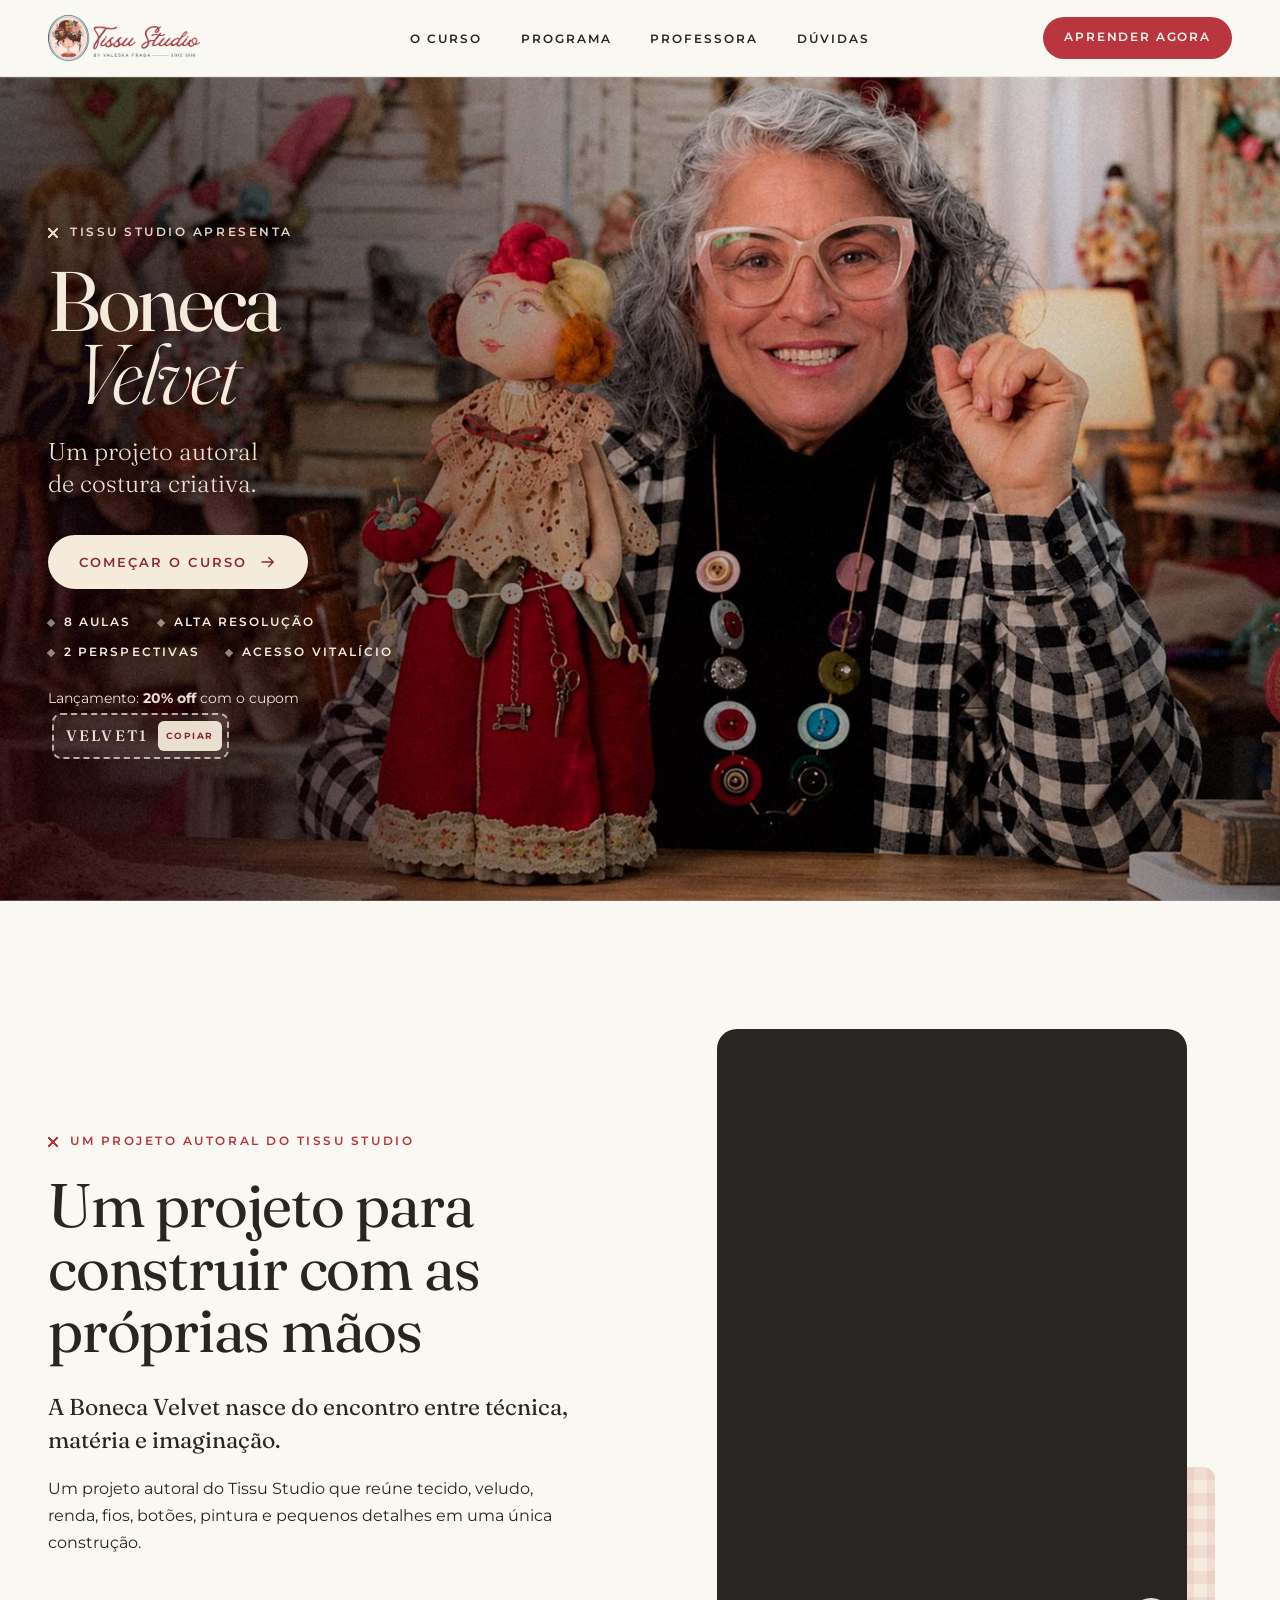
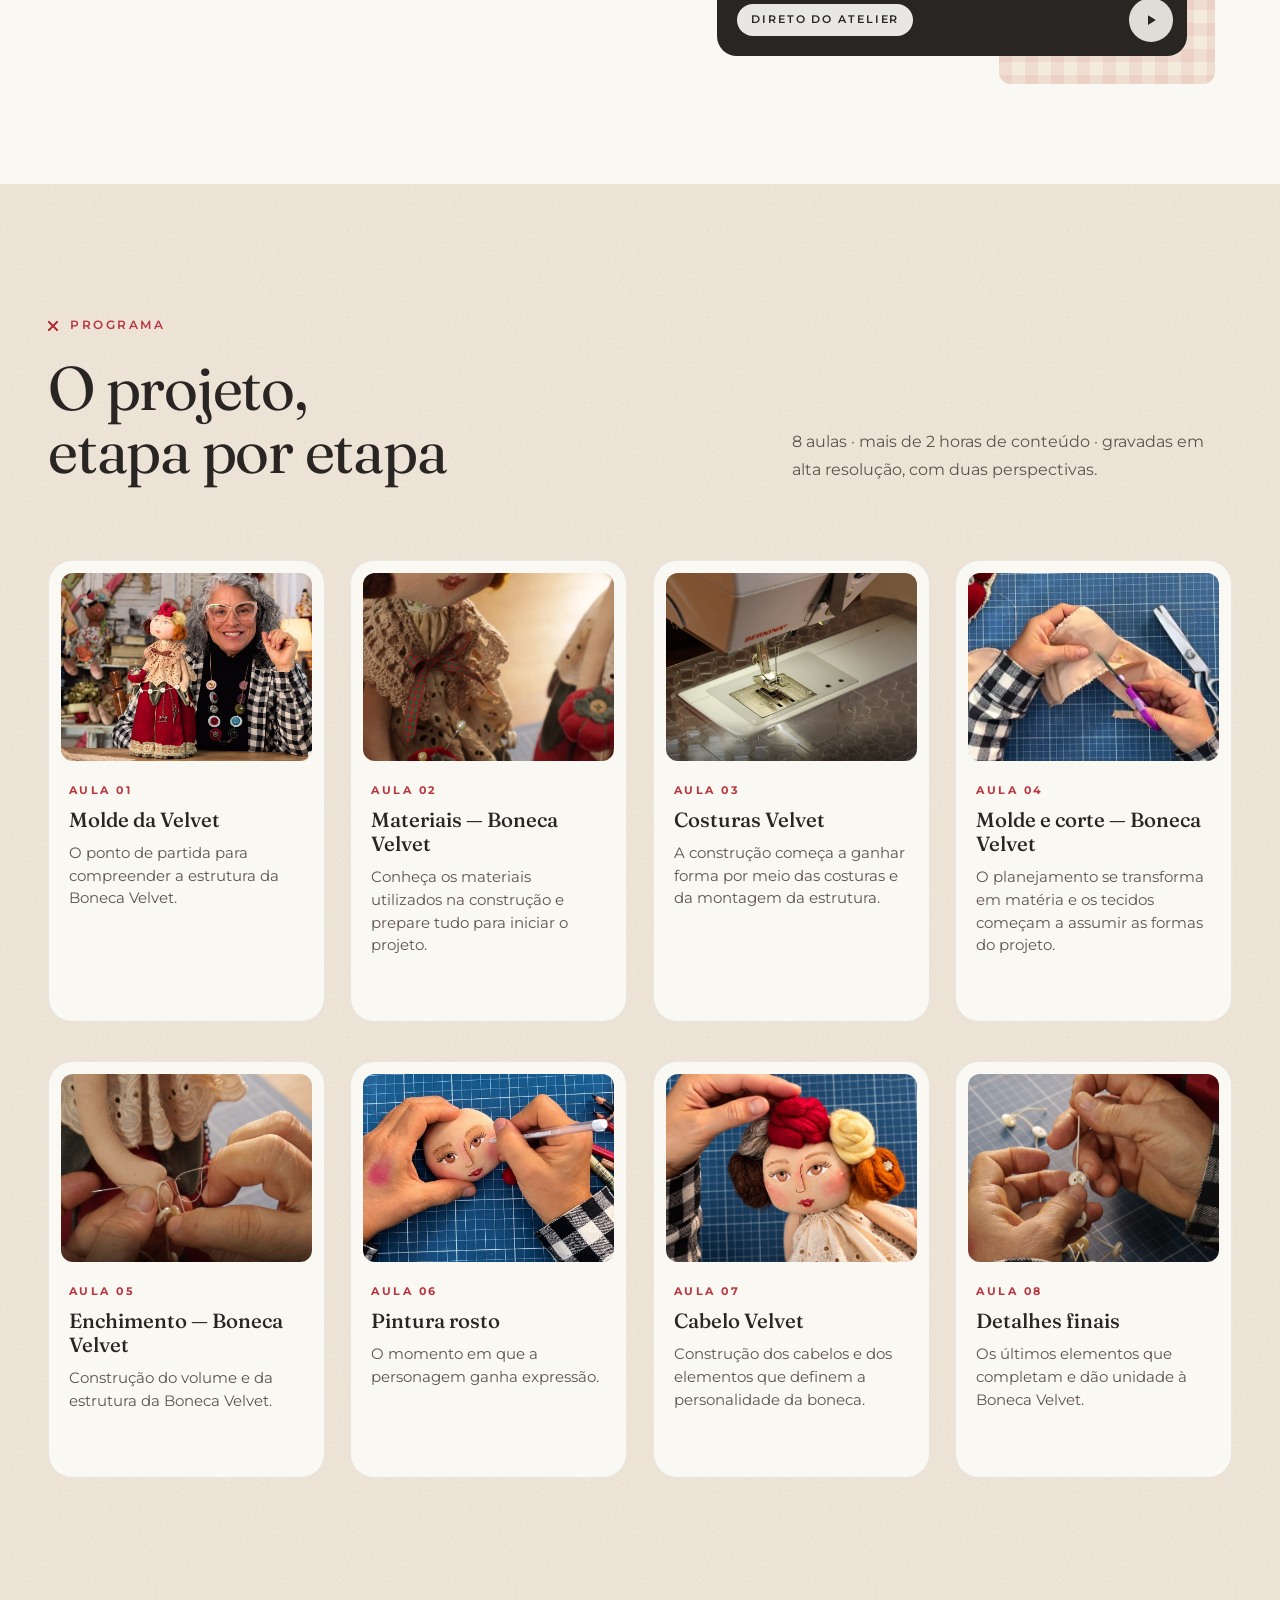
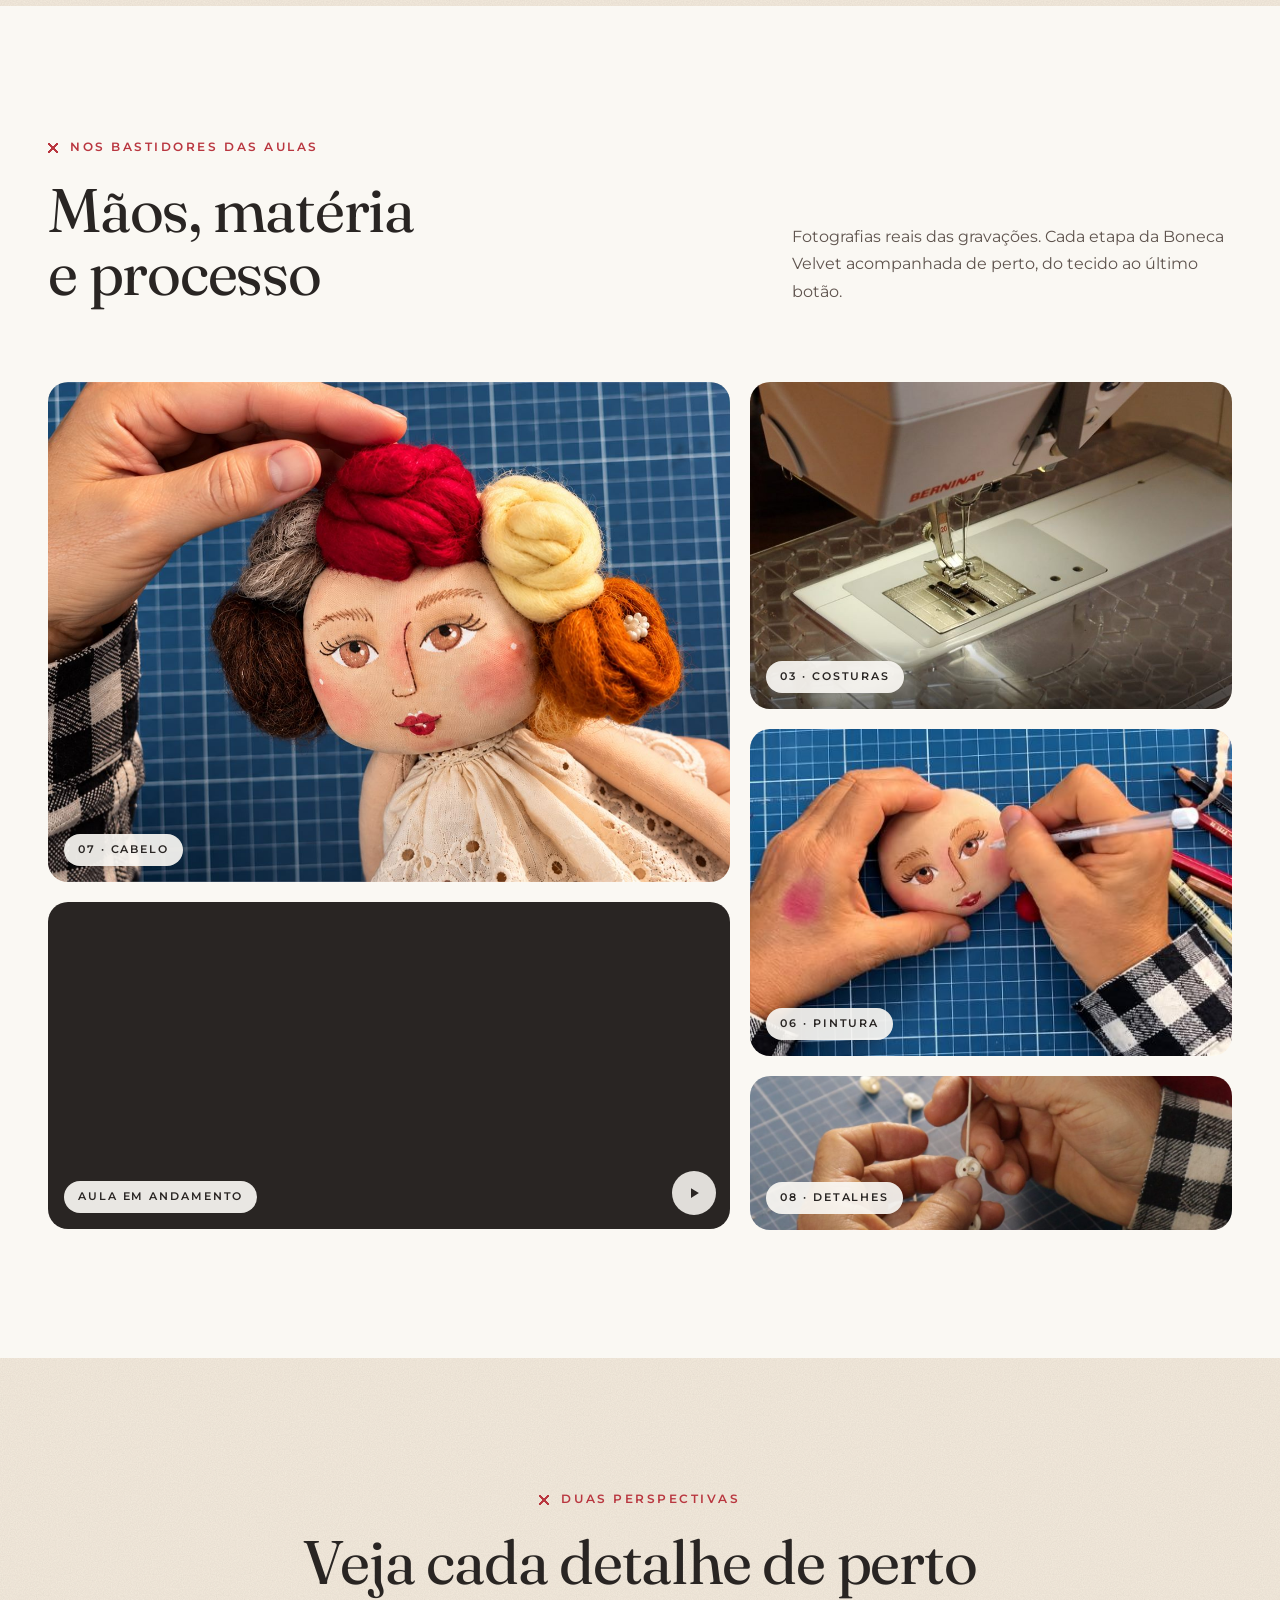
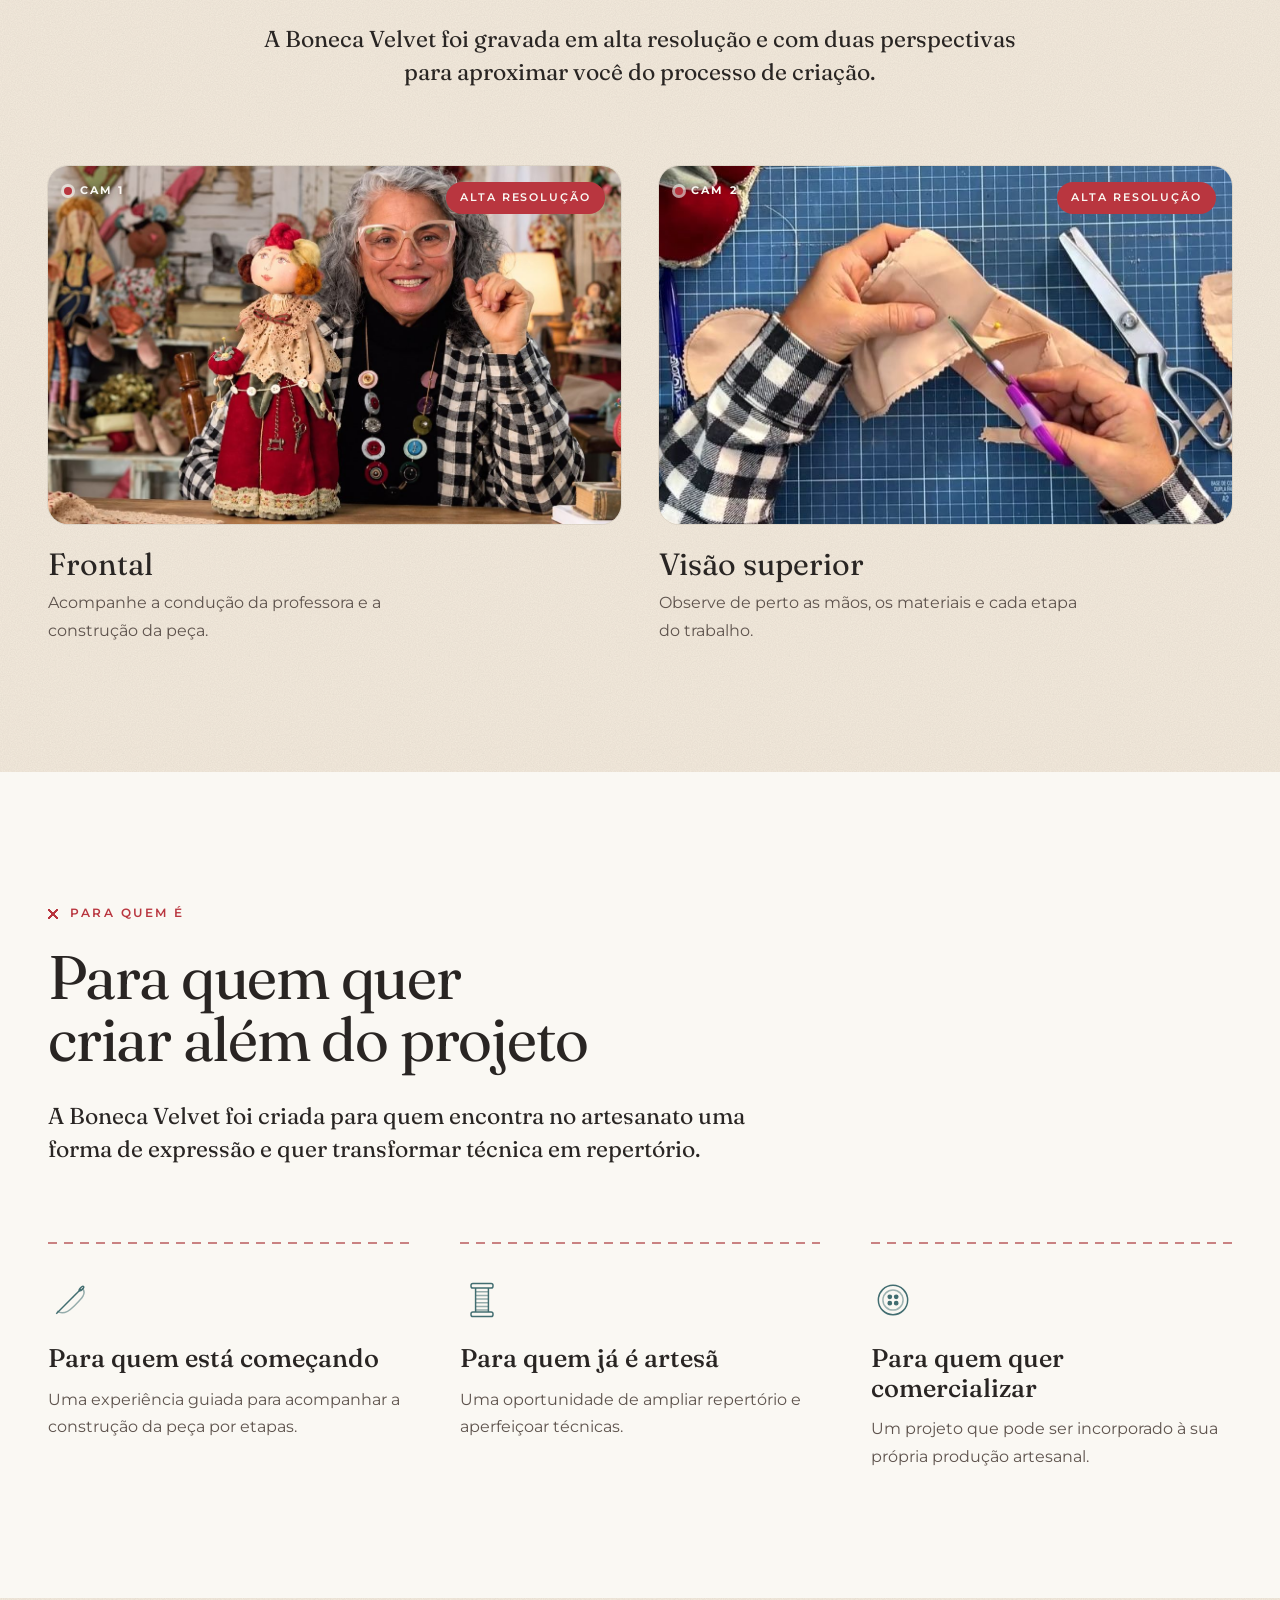
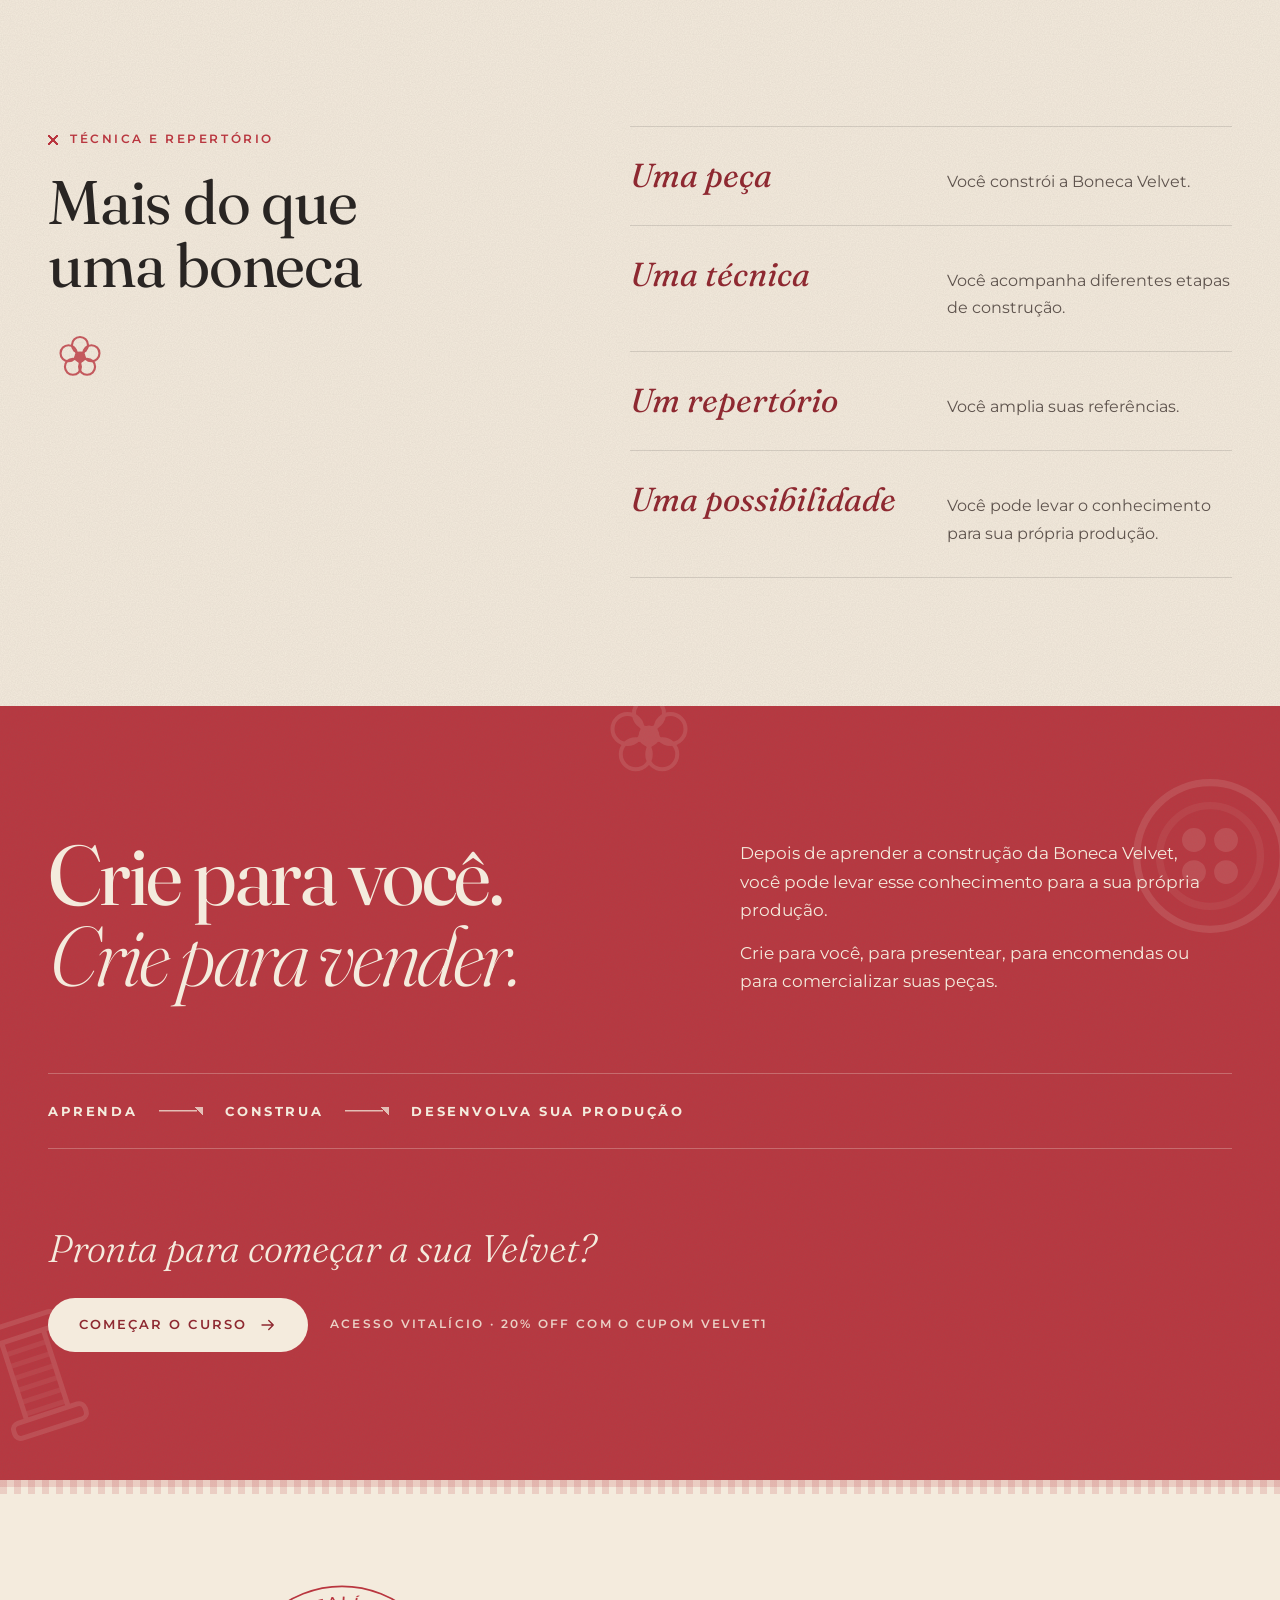
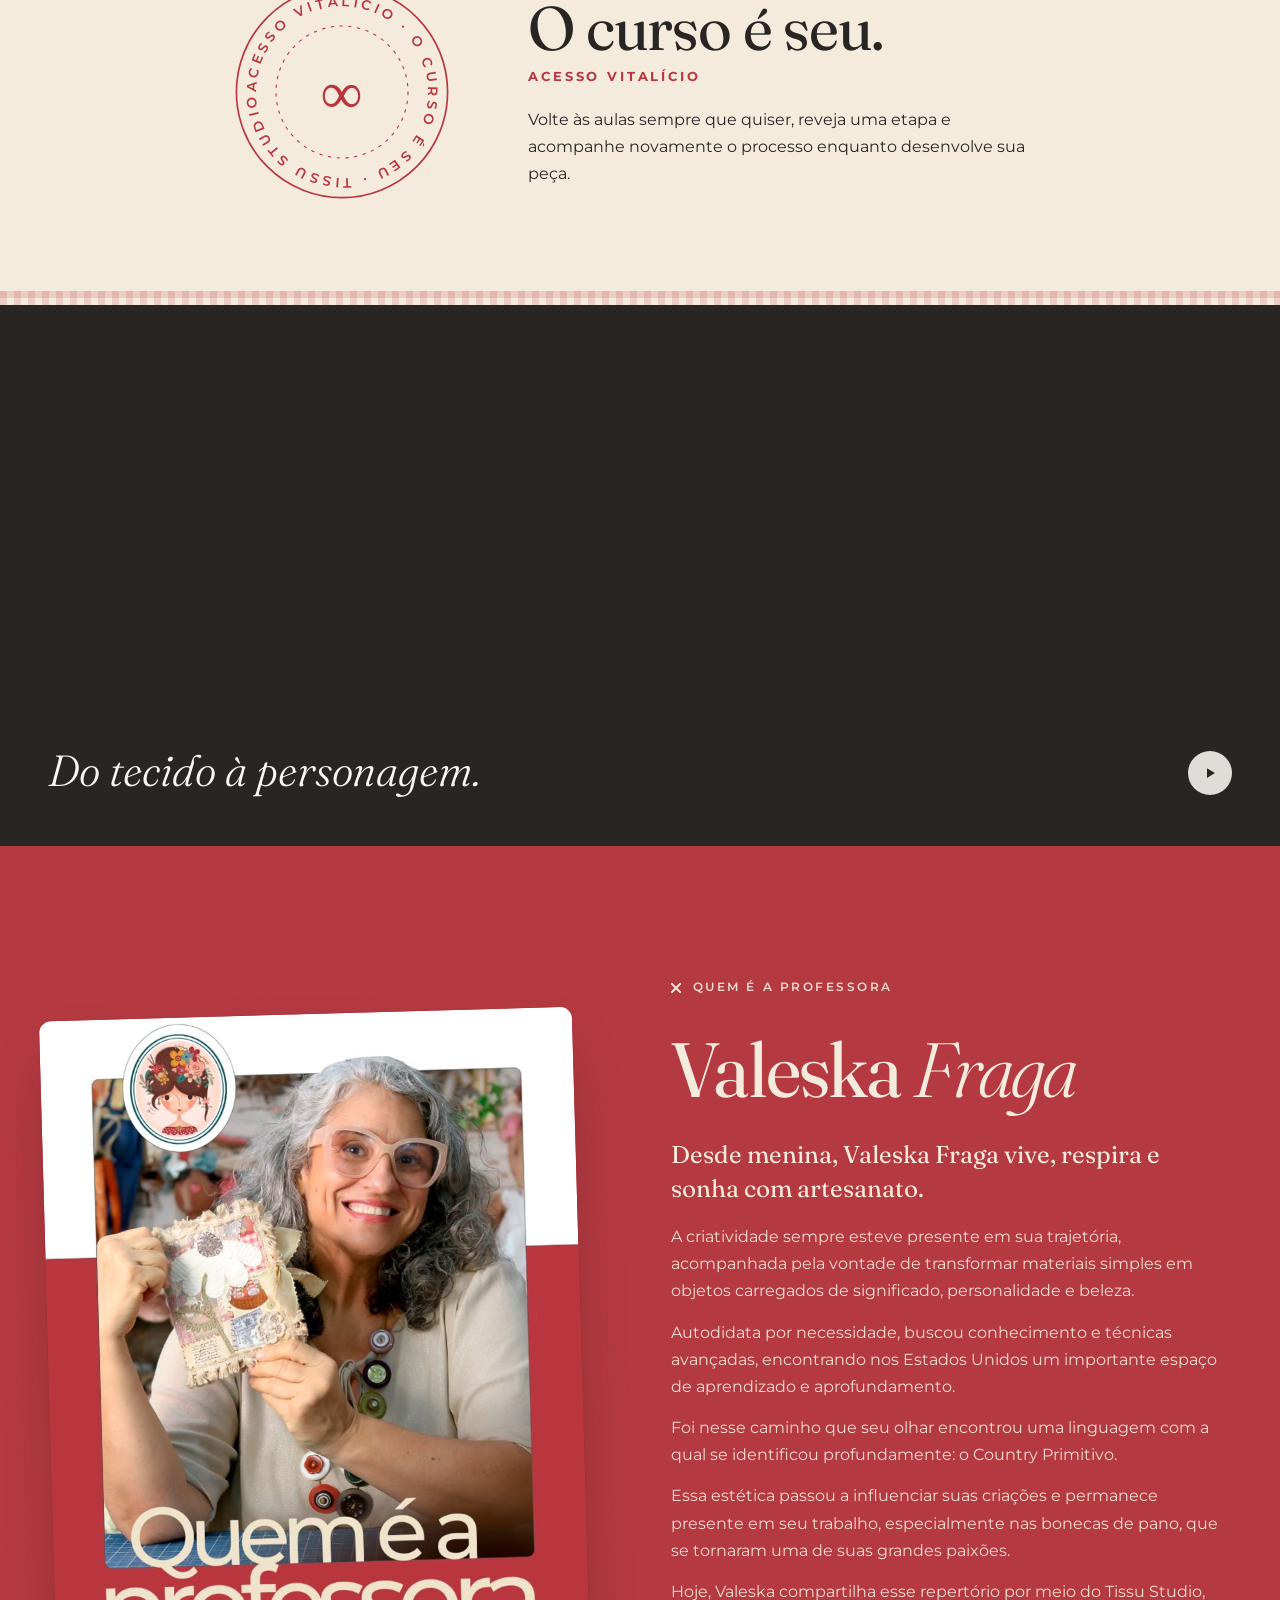
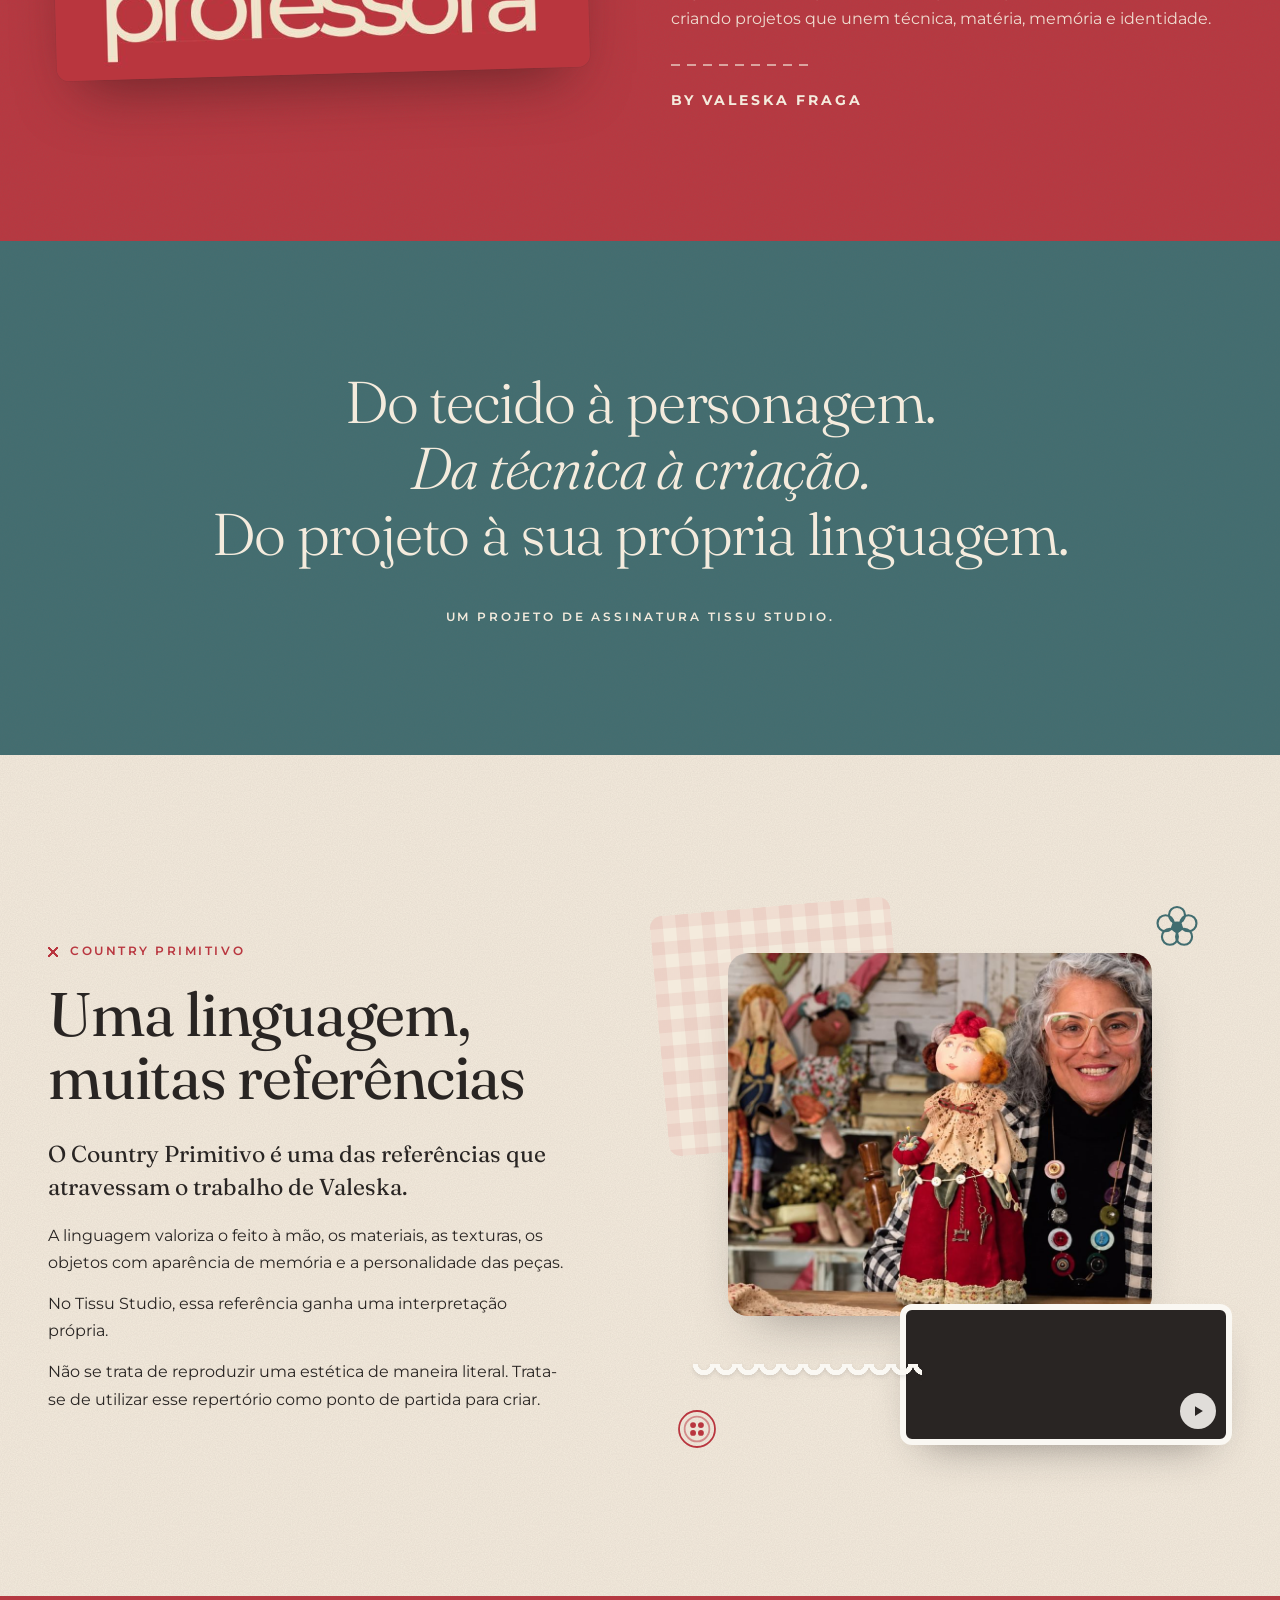
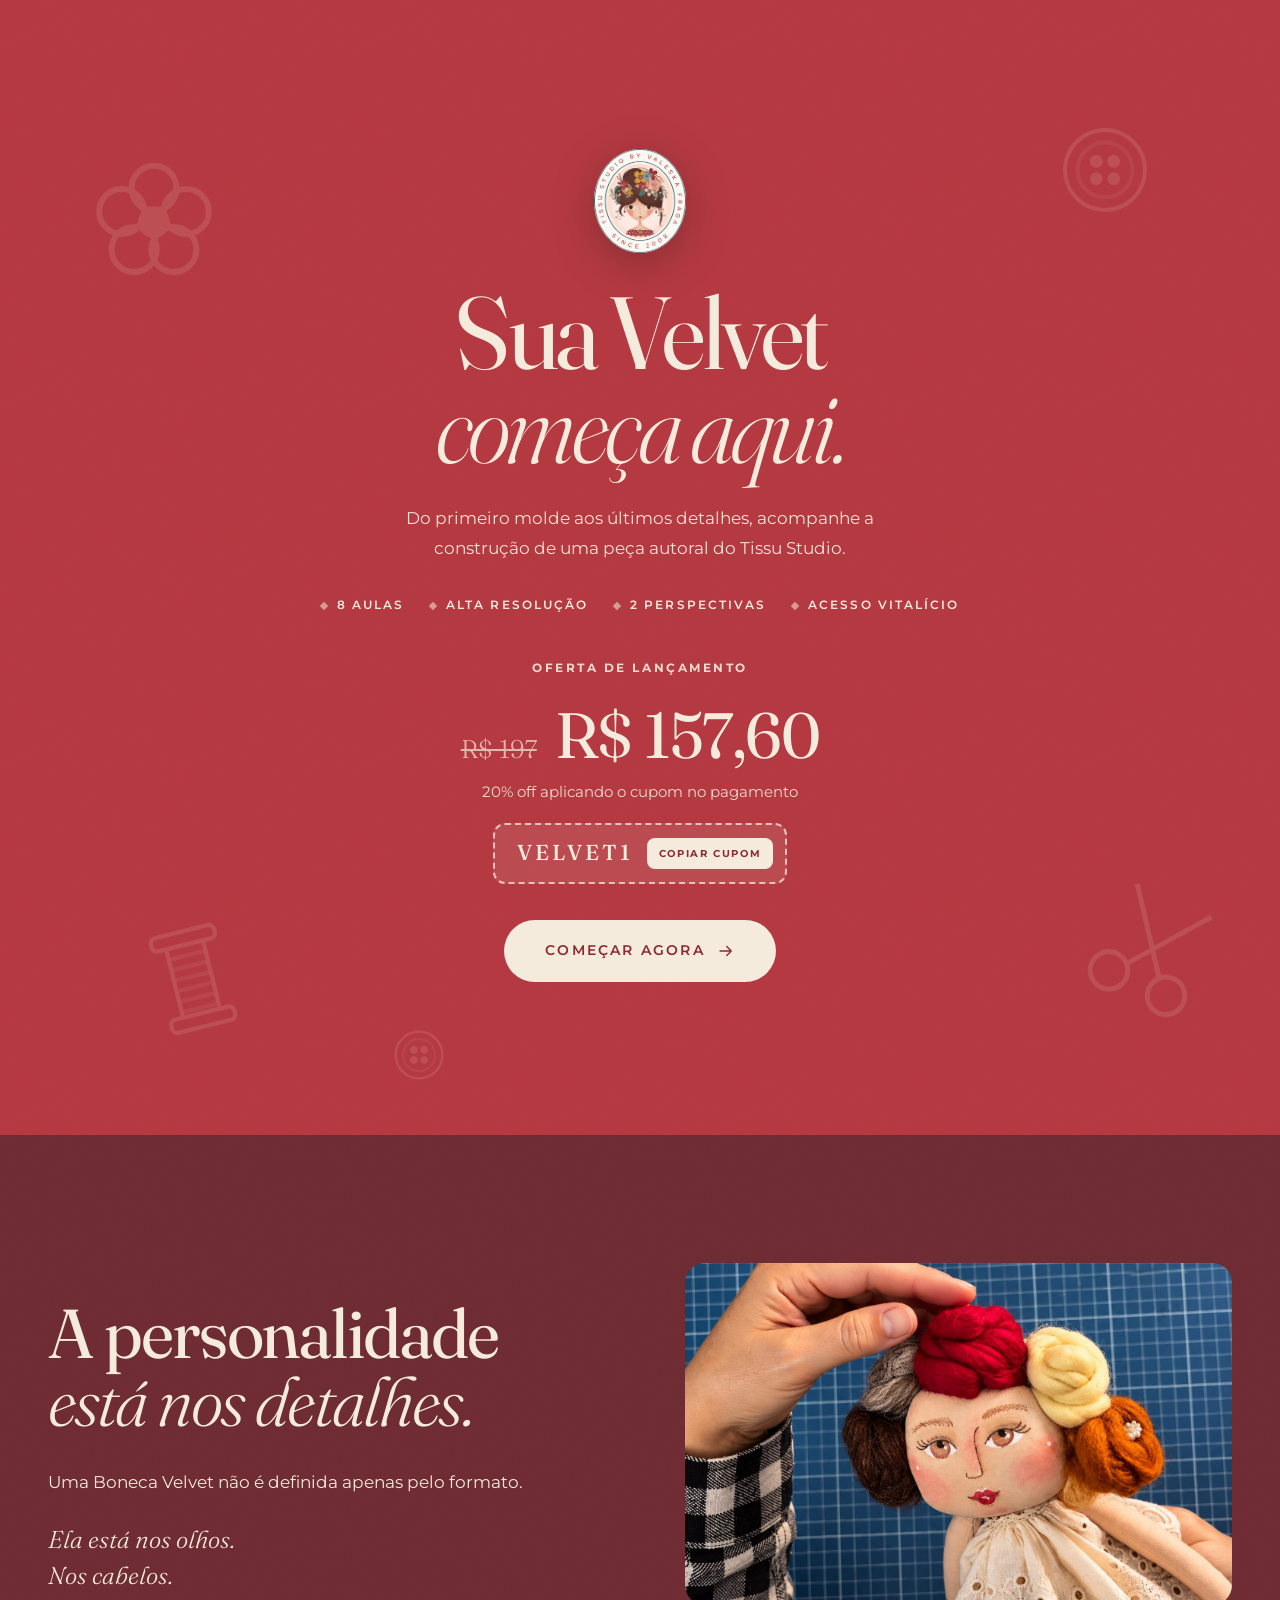
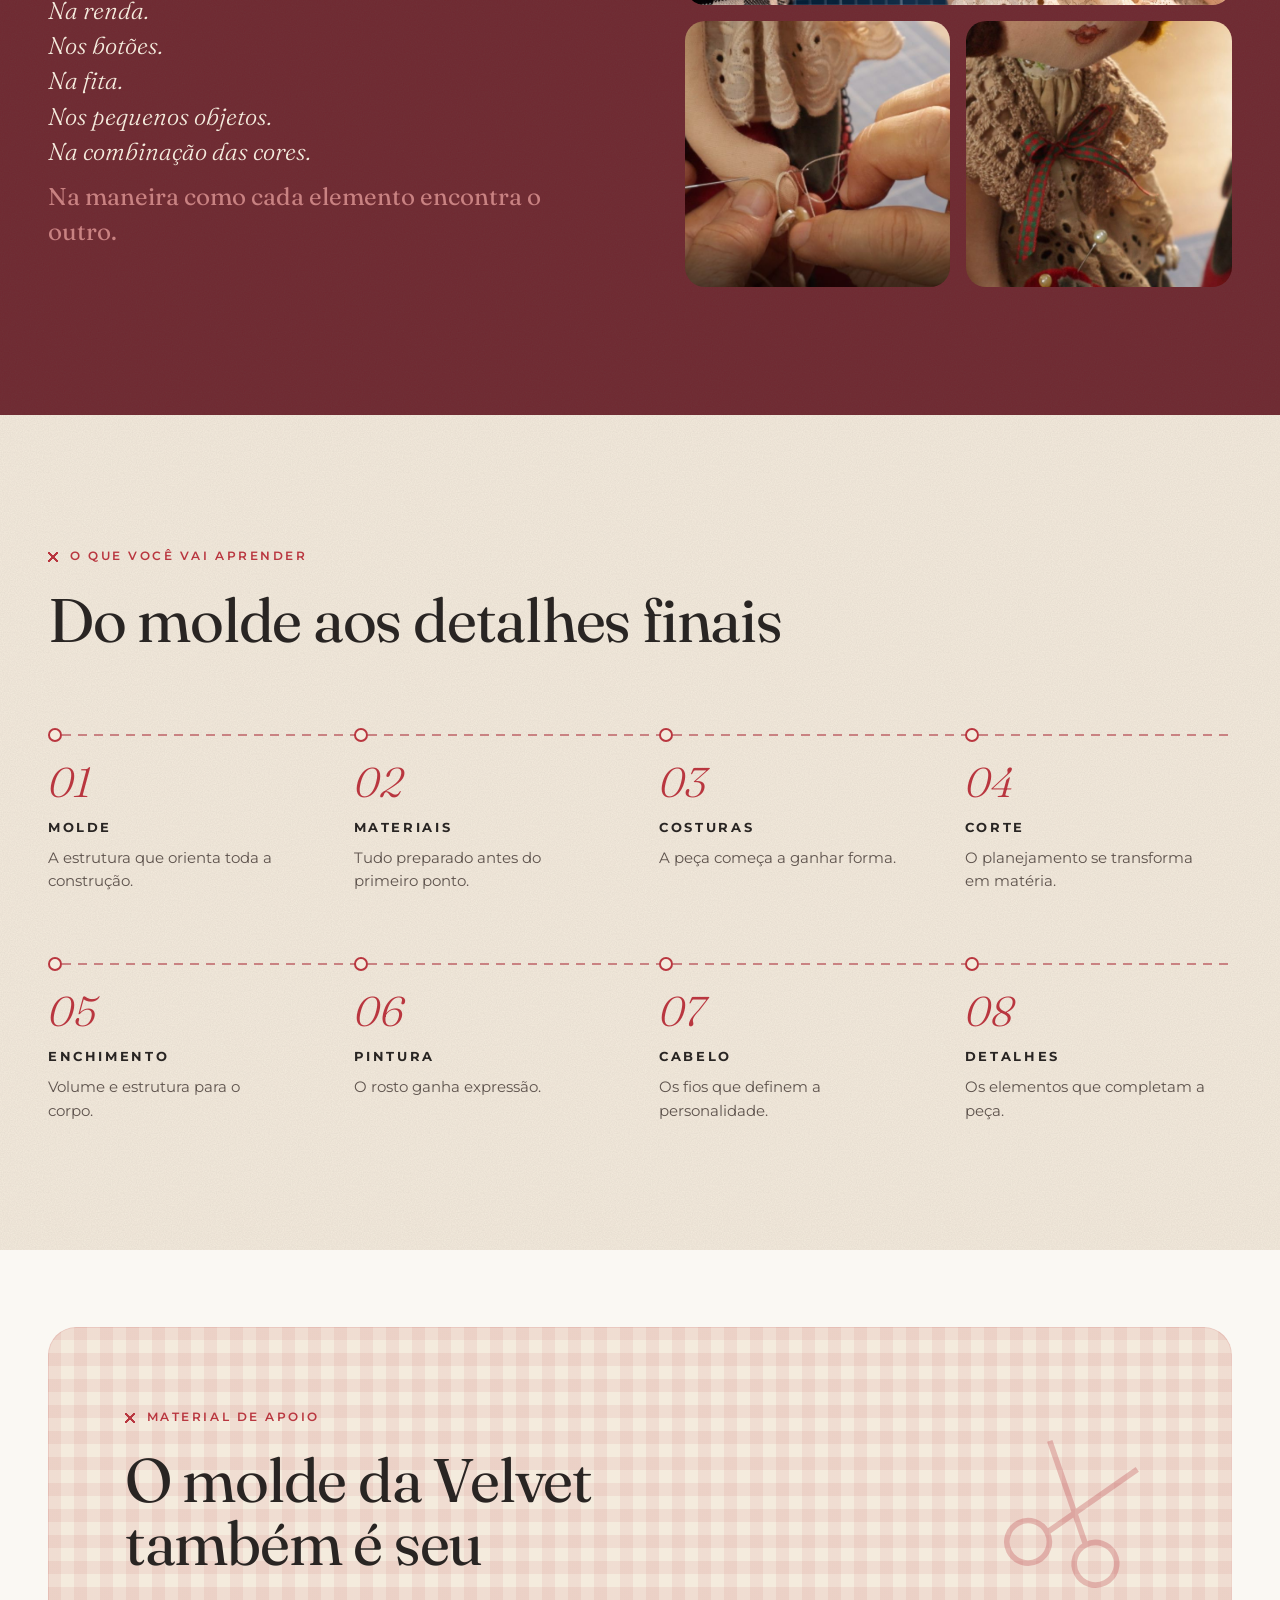
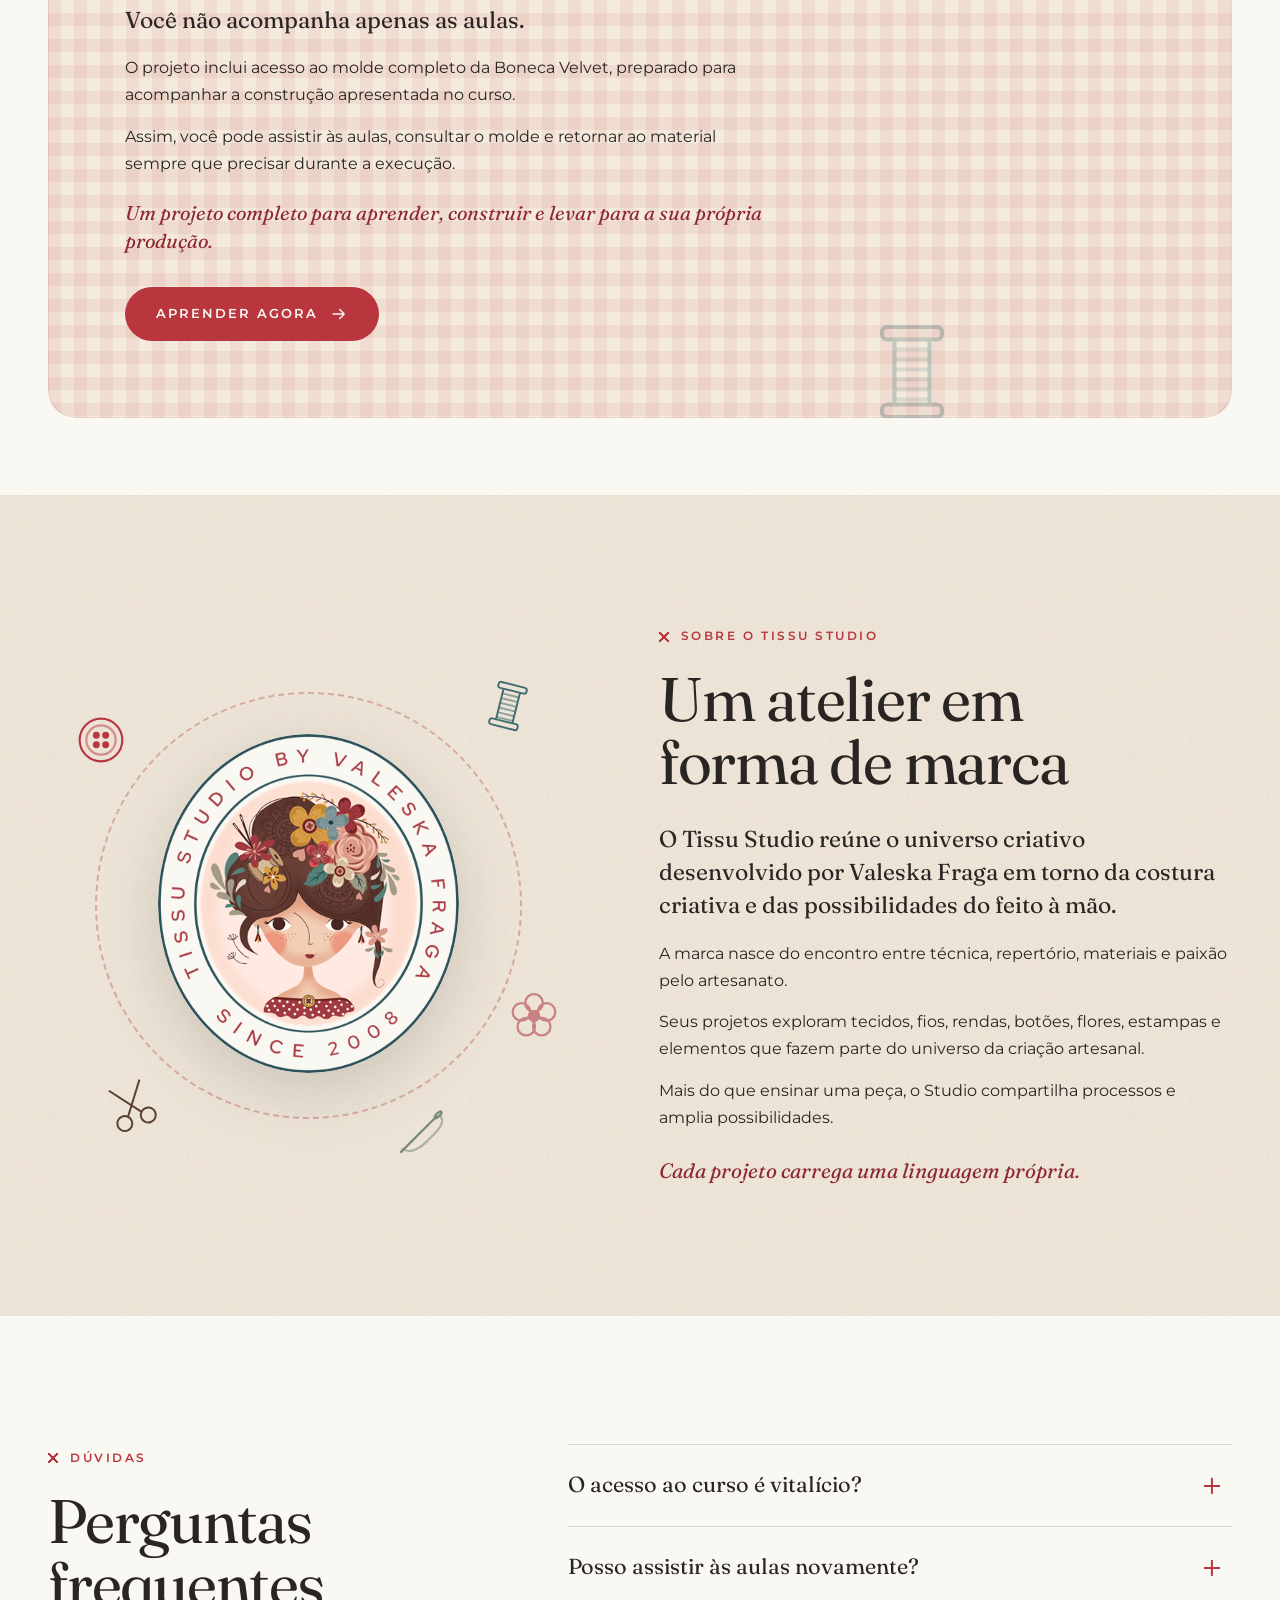
==== cursos/boneca-velvet/index.html @ a9a872b1 "Home/hub do Tissu Studio e Velvet em /cursos/boneca-velvet/ Co-Authored-By: Claude Opus 5.5 <noreply" ====
<!doctype html>
<html lang="pt-BR">
<head>
  <meta charset="utf-8">
  <meta name="viewport" content="width=device-width, initial-scale=1">
  <title>Boneca Velvet | Curso de Costura Criativa — Tissu Studio</title>
  <meta name="description" content="Aprenda a construir a Boneca Velvet em um projeto autoral do Tissu Studio. Aulas em alta resolução, duas perspectivas de gravação e acesso vitalício.">
  <meta name="theme-color" content="#B9363F">
  <meta property="og:type" content="website">
  <meta property="og:title" content="Boneca Velvet — Tissu Studio">
  <meta property="og:description" content="Um projeto autoral de costura criativa. 8 aulas, alta resolução, 2 perspectivas e acesso vitalício.">
  <meta property="og:image" content="../../assets/img/atelier.jpg">
  <meta property="og:locale" content="pt_BR">
  <link rel="icon" type="image/png" href="../../assets/logo/favicon.png">
  <link rel="preconnect" href="https://fonts.googleapis.com">
  <link rel="preconnect" href="https://fonts.gstatic.com" crossorigin>
  <link href="https://fonts.googleapis.com/css2?family=Fraunces:ital,opsz,wght@0,9..144,300..600;1,9..144,300..600&family=Montserrat:wght@400;500;600;700&display=swap" rel="stylesheet">
  <link rel="preload" as="image" href="../../assets/img/hero.jpg">
  <link rel="stylesheet" href="../../css/style.css">
</head>
<body>

  <!-- Ícones e grafismos do atelier -->
  <svg width="0" height="0" style="position:absolute" aria-hidden="true" focusable="false">
    <defs>
      <symbol id="i-button" viewBox="0 0 48 48" fill="none" stroke="currentColor" stroke-width="1.6">
        <circle cx="24" cy="24" r="16"/><circle cx="24" cy="24" r="11" opacity=".5"/>
        <circle cx="20.5" cy="20.5" r="1.8" fill="currentColor"/><circle cx="27.5" cy="20.5" r="1.8" fill="currentColor"/>
        <circle cx="20.5" cy="27.5" r="1.8" fill="currentColor"/><circle cx="27.5" cy="27.5" r="1.8" fill="currentColor"/>
      </symbol>
      <symbol id="i-spool" viewBox="0 0 48 48" fill="none" stroke="currentColor" stroke-width="1.6">
        <rect x="12" y="6" width="24" height="5" rx="2"/><rect x="12" y="37" width="24" height="5" rx="2"/>
        <path d="M17 11v26M31 11v26"/><path d="M17 15h14M17 19h14M17 23h14M17 27h14M17 31h14M17 35h14" opacity=".55"/>
      </symbol>
      <symbol id="i-flower" viewBox="0 0 48 48" fill="none" stroke="currentColor" stroke-width="1.6">
        <circle cx="24" cy="15" r="6"/><circle cx="32.6" cy="21.2" r="6"/><circle cx="29.3" cy="31.3" r="6"/>
        <circle cx="18.7" cy="31.3" r="6"/><circle cx="15.4" cy="21.2" r="6"/><circle cx="24" cy="24" r="3.4" fill="currentColor"/>
      </symbol>
      <symbol id="i-scissors" viewBox="0 0 48 48" fill="none" stroke="currentColor" stroke-width="1.6">
        <circle cx="14" cy="37" r="6"/><circle cx="34" cy="37" r="6"/><path d="M18.4 32.6 37 8M29.6 32.6 11 8"/>
      </symbol>
      <symbol id="i-needle" viewBox="0 0 48 48" fill="none" stroke="currentColor" stroke-width="1.6">
        <path d="M9 39 36 12"/><ellipse cx="36.5" cy="11.5" rx="1.3" ry="3.2" transform="rotate(45 36.5 11.5)"/>
        <path d="M37 11c7 6-3 14-9 20s-13 9-18 5" opacity=".55"/>
      </symbol>
      <symbol id="i-arrow" viewBox="0 0 24 24" fill="none" stroke="currentColor" stroke-width="1.8" stroke-linecap="round" stroke-linejoin="round">
        <path d="M4 12h15M13 6l6 6-6 6"/>
      </symbol>
      <symbol id="i-clock" viewBox="0 0 24 24" fill="none" stroke="currentColor" stroke-width="1.6" stroke-linecap="round">
        <circle cx="12" cy="12" r="9"/><path d="M12 7v5l3 2"/>
      </symbol>
      <symbol id="i-play" viewBox="0 0 24 24"><path d="M8 5.5v13l10.5-6.5z" fill="currentColor"/></symbol>
      <symbol id="i-pause" viewBox="0 0 24 24"><path d="M7 5h3.5v14H7zM13.5 5H17v14h-3.5z" fill="currentColor"/></symbol>
    </defs>
  </svg>

  <a class="skip-link" href="#conteudo">Pular para o conteúdo</a>

  <!-- HEADER -->
  <header class="site-header" id="topo">
    <div class="site-header__inner">
      <a class="site-header__logo" href="../../index.html" aria-label="Tissu Studio — página inicial">
        <img src="../../assets/logo/logo-horizontal.png" alt="Tissu Studio by Valeska Fraga" width="720" height="218">
      </a>

      <nav class="site-nav" id="site-nav" aria-label="Navegação principal">
        <ul>
          <li><a href="#curso">O curso</a></li>
          <li><a href="#programa">Programa</a></li>
          <li><a href="#professora">Professora</a></li>
          <li><a href="#duvidas">Dúvidas</a></li>
        </ul>
        <a class="btn btn--red site-nav__cta" href="#" data-link="checkout">Começar o curso</a>
      </nav>

      <div class="site-header__actions">
        <a class="btn btn--red btn--sm site-header__cta" href="#" data-link="checkout">Aprender agora</a>
        <button class="menu-toggle" type="button" aria-expanded="false" aria-controls="site-nav">
          <span class="menu-toggle__bars" aria-hidden="true"></span>
          <span class="sr-only">Abrir menu</span>
        </button>
      </div>
    </div>
  </header>

  <main id="conteudo">

    <!-- HERO -->
    <section class="hero" aria-labelledby="hero-title">
      <img class="hero__bg" src="../../assets/img/hero.jpg" width="1600" height="895"
           alt="Valeska Fraga sorrindo em seu atelier ao lado da Boneca Velvet, de saia de veludo vermelho, blusa de renda e cabelos de lã coloridos.">

      <div class="hero__inner container">
      <div class="hero__text">
        <p class="eyebrow eyebrow--light">Tissu Studio apresenta</p>
        <h1 class="hero__title" id="hero-title">Boneca <em>Velvet</em></h1>
        <p class="hero__lead">Um projeto autoral<br> de costura criativa.</p>
      </div>

      <div class="hero__actions">
        <a class="btn btn--cream" href="#" data-link="checkout">
          Começar o curso <svg class="btn__icon" aria-hidden="true"><use href="#i-arrow"/></svg>
        </a>
        <ul class="facts" aria-label="Sobre o curso">
          <li>8 aulas</li>
          <li>Alta resolução</li>
          <li>2 perspectivas</li>
          <li>Acesso vitalício</li>
        </ul>
        <p class="hero__coupon">
          Lançamento: <strong>20% off</strong> com o cupom
          <button class="coupon coupon--sm" type="button" data-copy="VELVET1" aria-label="Copiar cupom VELVET1">
            <span class="coupon__code">VELVET1</span><span class="coupon__action">Copiar</span>
          </button>
        </p>
      </div>
      </div>
    </section>

    <!-- ABERTURA -->
    <section class="intro section" id="curso" aria-labelledby="intro-title">
      <div class="container intro__grid">
        <div class="intro__text reveal">
          <p class="eyebrow">Um projeto autoral do Tissu Studio</p>
          <h2 class="h2" id="intro-title">Um projeto para construir com as próprias mãos</h2>
          <p class="lead">A Boneca Velvet nasce do encontro entre técnica, matéria e imaginação.</p>
          <p>Um projeto autoral do Tissu Studio que reúne tecido, veludo, renda, fios, botões, pintura e pequenos detalhes em uma única construção.</p>
        </div>
        <div class="intro__media reveal">
          <span class="intro__swatch gingham" aria-hidden="true"></span>
          <div class="intro__video take take--clean">
            <video muted loop playsinline preload="none" data-src="../../assets/video/home-02.mp4" aria-label="Bastidores da construção da Boneca Velvet"></video>
            <button class="take__toggle" type="button" aria-label="Pausar vídeo">
              <svg class="take__icon take__icon--pause" aria-hidden="true"><use href="#i-pause"/></svg>
              <svg class="take__icon take__icon--play" aria-hidden="true"><use href="#i-play"/></svg>
            </button>
            <span class="tag">Direto do atelier</span>
          </div>
        </div>
      </div>
    </section>

    <!-- PROGRAMA -->
    <section class="program section section--cream textured" id="programa" aria-labelledby="program-title">
      <div class="container">
        <header class="section-head section-head--split reveal">
          <div>
            <p class="eyebrow">Programa</p>
            <h2 class="h2" id="program-title">O projeto, etapa por etapa</h2>
          </div>
          <p class="section-head__aside">8 aulas · mais de 2 horas de conteúdo · gravadas em alta resolução, com duas perspectivas.</p>
        </header>

        <div class="lessons">
          <article class="lesson reveal">
            <div class="lesson__thumb"><img src="../../assets/img/atelier.jpg" width="1265" height="745" loading="lazy" alt="" style="object-position: 40% 40%"></div>
            <p class="lesson__num">Aula 01</p>
            <h3 class="lesson__title">Molde da Velvet</h3>
            <p class="lesson__desc">O ponto de partida para compreender a estrutura da Boneca Velvet.</p>
            <div class="lesson__meta"><a class="lesson__cta" href="#" data-link="checkout">Começar o curso <svg aria-hidden="true"><use href="#i-arrow"/></svg></a></div>
          </article>
          <article class="lesson reveal">
            <div class="lesson__thumb"><img src="../../assets/img/roupa.jpg" width="1177" height="670" loading="lazy" alt=""></div>
            <p class="lesson__num">Aula 02</p>
            <h3 class="lesson__title">Materiais — Boneca Velvet</h3>
            <p class="lesson__desc">Conheça os materiais utilizados na construção e prepare tudo para iniciar o projeto.</p>
            <div class="lesson__meta"><span class="lesson__time"><svg aria-hidden="true"><use href="#i-clock"/></svg>09:55</span><a class="lesson__cta" href="#" data-link="checkout">Começar o curso <svg aria-hidden="true"><use href="#i-arrow"/></svg></a></div>
          </article>
          <article class="lesson reveal">
            <div class="lesson__thumb"><img src="../../assets/img/costura.jpg" width="1157" height="613" loading="lazy" alt=""></div>
            <p class="lesson__num">Aula 03</p>
            <h3 class="lesson__title">Costuras Velvet</h3>
            <p class="lesson__desc">A construção começa a ganhar forma por meio das costuras e da montagem da estrutura.</p>
            <div class="lesson__meta"><span class="lesson__time"><svg aria-hidden="true"><use href="#i-clock"/></svg>17:27</span><a class="lesson__cta" href="#" data-link="checkout">Começar o curso <svg aria-hidden="true"><use href="#i-arrow"/></svg></a></div>
          </article>
          <article class="lesson reveal">
            <div class="lesson__thumb"><img src="../../assets/img/corte.jpg" width="763" height="446" loading="lazy" alt=""></div>
            <p class="lesson__num">Aula 04</p>
            <h3 class="lesson__title">Molde e corte — Boneca Velvet</h3>
            <p class="lesson__desc">O planejamento se transforma em matéria e os tecidos começam a assumir as formas do projeto.</p>
            <div class="lesson__meta"><span class="lesson__time"><svg aria-hidden="true"><use href="#i-clock"/></svg>07:24</span><a class="lesson__cta" href="#" data-link="checkout">Começar o curso <svg aria-hidden="true"><use href="#i-arrow"/></svg></a></div>
          </article>
          <article class="lesson reveal">
            <div class="lesson__thumb"><img src="../../assets/img/montagem.jpg" width="1153" height="607" loading="lazy" alt=""></div>
            <p class="lesson__num">Aula 05</p>
            <h3 class="lesson__title">Enchimento — Boneca Velvet</h3>
            <p class="lesson__desc">Construção do volume e da estrutura da Boneca Velvet.</p>
            <div class="lesson__meta"><span class="lesson__time"><svg aria-hidden="true"><use href="#i-clock"/></svg>26:55</span><a class="lesson__cta" href="#" data-link="checkout">Começar o curso <svg aria-hidden="true"><use href="#i-arrow"/></svg></a></div>
          </article>
          <article class="lesson reveal">
            <div class="lesson__thumb"><img src="../../assets/img/pintura-rosto.jpg" width="602" height="340" loading="lazy" alt=""></div>
            <p class="lesson__num">Aula 06</p>
            <h3 class="lesson__title">Pintura rosto</h3>
            <p class="lesson__desc">O momento em que a personagem ganha expressão.</p>
            <div class="lesson__meta"><span class="lesson__time"><svg aria-hidden="true"><use href="#i-clock"/></svg>20:27</span><a class="lesson__cta" href="#" data-link="checkout">Começar o curso <svg aria-hidden="true"><use href="#i-arrow"/></svg></a></div>
          </article>
          <article class="lesson reveal">
            <div class="lesson__thumb"><img src="../../assets/img/cabelo.jpg" width="1600" height="900" loading="lazy" alt=""></div>
            <p class="lesson__num">Aula 07</p>
            <h3 class="lesson__title">Cabelo Velvet</h3>
            <p class="lesson__desc">Construção dos cabelos e dos elementos que definem a personalidade da boneca.</p>
            <div class="lesson__meta"><span class="lesson__time"><svg aria-hidden="true"><use href="#i-clock"/></svg>30:37</span><a class="lesson__cta" href="#" data-link="checkout">Começar o curso <svg aria-hidden="true"><use href="#i-arrow"/></svg></a></div>
          </article>
          <article class="lesson reveal">
            <div class="lesson__thumb"><img src="../../assets/img/detalhes-finais.jpg" width="1189" height="664" loading="lazy" alt=""></div>
            <p class="lesson__num">Aula 08</p>
            <h3 class="lesson__title">Detalhes finais</h3>
            <p class="lesson__desc">Os últimos elementos que completam e dão unidade à Boneca Velvet.</p>
            <div class="lesson__meta"><span class="lesson__time"><svg aria-hidden="true"><use href="#i-clock"/></svg>25:00</span><a class="lesson__cta" href="#" data-link="checkout">Começar o curso <svg aria-hidden="true"><use href="#i-arrow"/></svg></a></div>
          </article>
        </div>
      </div>
    </section>

    <!-- PROCESSO VISUAL -->
    <section class="process section" aria-labelledby="process-title">
      <div class="container">
        <header class="section-head section-head--split reveal">
          <div>
            <p class="eyebrow">Nos bastidores das aulas</p>
            <h2 class="h2" id="process-title">Mãos, matéria<br> e processo</h2>
          </div>
          <p class="section-head__aside">Fotografias reais das gravações. Cada etapa da Boneca Velvet acompanhada de perto, do tecido ao último botão.</p>
        </header>

        <div class="collage">
          <figure class="collage__item collage__item--a reveal">
            <img src="../../assets/img/cabelo.jpg" width="1600" height="900" loading="lazy"
                 alt="Mão ajustando os cabelos de lã da Boneca Velvet, em tons de vermelho, creme, marrom e laranja, sobre base de corte azul.">
            <figcaption class="tag">07 · Cabelo</figcaption>
          </figure>
          <figure class="collage__item collage__item--b reveal">
            <img src="../../assets/img/costura.jpg" width="1157" height="613" loading="lazy"
                 alt="Máquina de costura com o calcador sobre a mesa de trabalho.">
            <figcaption class="tag">03 · Costuras</figcaption>
          </figure>
          <figure class="collage__item collage__item--c reveal">
            <img src="../../assets/img/pintura-rosto.jpg" width="602" height="340" loading="lazy"
                 alt="Mãos pintando os olhos no rosto de tecido da boneca com caneta fina.">
            <figcaption class="tag">06 · Pintura</figcaption>
          </figure>
          <div class="collage__item collage__item--d take reveal">
            <video muted loop playsinline preload="none" data-src="../../assets/video/take-01.mp4" aria-label="Trecho de uma aula da Boneca Velvet acontecendo"></video>
            <button class="take__toggle" type="button" aria-label="Pausar vídeo">
              <svg class="take__icon take__icon--pause" aria-hidden="true"><use href="#i-pause"/></svg>
              <svg class="take__icon take__icon--play" aria-hidden="true"><use href="#i-play"/></svg>
            </button>
            <span class="tag">Aula em andamento</span>
          </div>
          <figure class="collage__item collage__item--e reveal">
            <img src="../../assets/img/detalhes-finais.jpg" width="1189" height="664" loading="lazy"
                 alt="Mãos passando um cordão com pequenos botões de madrepérola.">
            <figcaption class="tag">08 · Detalhes</figcaption>
          </figure>
        </div>
      </div>
    </section>

    <!-- DUAS CÂMERAS -->
    <section class="cameras section section--cream textured" aria-labelledby="cameras-title">
      <div class="container">
        <header class="section-head section-head--center reveal">
          <p class="eyebrow">Duas perspectivas</p>
          <h2 class="h2" id="cameras-title">Veja cada detalhe de perto</h2>
          <p class="lead">A Boneca Velvet foi gravada em alta resolução e com duas perspectivas para aproximar você do processo de criação.</p>
        </header>

        <div class="cameras__grid">
          <article class="cam reveal">
            <div class="cam__frame">
              <img src="../../assets/img/atelier.jpg" width="1265" height="745" loading="lazy"
                   alt="Câmera frontal: Valeska Fraga de frente para a câmera, ao lado da Boneca Velvet.">
              <span class="cam__rec" aria-hidden="true">CAM 1</span>
              <span class="badge">Alta resolução</span>
            </div>
            <h3 class="cam__title">Frontal</h3>
            <p>Acompanhe a condução da professora e a construção da peça.</p>
          </article>
          <article class="cam reveal">
            <div class="cam__frame">
              <img src="../../assets/img/corte.jpg" width="763" height="446" loading="lazy"
                   alt="Câmera superior: vista de cima das mãos recortando o tecido sobre a base de corte.">
              <span class="cam__rec" aria-hidden="true">CAM 2</span>
              <span class="badge">Alta resolução</span>
            </div>
            <h3 class="cam__title">Visão superior</h3>
            <p>Observe de perto as mãos, os materiais e cada etapa do trabalho.</p>
          </article>
        </div>
      </div>
    </section>

    <!-- PARA QUEM É -->
    <section class="audience section" aria-labelledby="audience-title">
      <div class="container">
        <header class="section-head reveal">
          <p class="eyebrow">Para quem é</p>
          <h2 class="h2" id="audience-title">Para quem quer criar além do projeto</h2>
          <p class="lead">A Boneca Velvet foi criada para quem encontra no artesanato uma forma de expressão e quer transformar técnica em repertório.</p>
        </header>

        <div class="audience__grid">
          <article class="profile reveal">
            <svg class="profile__icon" aria-hidden="true"><use href="#i-needle"/></svg>
            <h3 class="h3">Para quem está começando</h3>
            <p>Uma experiência guiada para acompanhar a construção da peça por etapas.</p>
          </article>
          <article class="profile reveal">
            <svg class="profile__icon" aria-hidden="true"><use href="#i-spool"/></svg>
            <h3 class="h3">Para quem já é artesã</h3>
            <p>Uma oportunidade de ampliar repertório e aperfeiçoar técnicas.</p>
          </article>
          <article class="profile reveal">
            <svg class="profile__icon" aria-hidden="true"><use href="#i-button"/></svg>
            <h3 class="h3">Para quem quer comercializar</h3>
            <p>Um projeto que pode ser incorporado à sua própria produção artesanal.</p>
          </article>
        </div>
      </div>
    </section>

    <!-- O QUE VOCÊ LEVA -->
    <section class="takeaways section section--cream textured" aria-labelledby="takeaways-title">
      <div class="container takeaways__grid">
        <header class="takeaways__head reveal">
          <p class="eyebrow">Técnica e repertório</p>
          <h2 class="h2" id="takeaways-title">Mais do que uma boneca</h2>
          <svg class="takeaways__orn" aria-hidden="true"><use href="#i-flower"/></svg>
        </header>
        <ul class="takeaways__list">
          <li class="reveal"><span class="takeaways__word">Uma peça</span><p>Você constrói a Boneca Velvet.</p></li>
          <li class="reveal"><span class="takeaways__word">Uma técnica</span><p>Você acompanha diferentes etapas de construção.</p></li>
          <li class="reveal"><span class="takeaways__word">Um repertório</span><p>Você amplia suas referências.</p></li>
          <li class="reveal"><span class="takeaways__word">Uma possibilidade</span><p>Você pode levar o conhecimento para sua própria produção.</p></li>
        </ul>
      </div>
    </section>

    <!-- COMERCIALIZAÇÃO + CTA INTERMEDIÁRIO -->
    <section class="sell section section--red textured" aria-labelledby="sell-title">
      <svg class="orn orn--sell-1" aria-hidden="true"><use href="#i-button"/></svg>
      <svg class="orn orn--sell-2" aria-hidden="true"><use href="#i-flower"/></svg>
      <svg class="orn orn--sell-3" aria-hidden="true"><use href="#i-spool"/></svg>

      <div class="container">
        <div class="sell__grid">
          <h2 class="sell__title reveal" id="sell-title">Crie para você.<br><em>Crie para vender.</em></h2>
          <div class="sell__text reveal">
            <p>Depois de aprender a construção da Boneca Velvet, você pode levar esse conhecimento para a sua própria produção.</p>
            <p>Crie para você, para presentear, para encomendas ou para comercializar suas peças.</p>
          </div>
        </div>

        <ol class="flow reveal" aria-label="Caminho">
          <li>Aprenda</li>
          <li>Construa</li>
          <li>Desenvolva sua produção</li>
        </ol>

        <div class="midcta reveal">
          <p class="midcta__q">Pronta para começar a sua Velvet?</p>
          <div class="midcta__action">
            <a class="btn btn--cream" href="#" data-link="checkout">
              Começar o curso <svg class="btn__icon" aria-hidden="true"><use href="#i-arrow"/></svg>
            </a>
            <span class="midcta__note">Acesso vitalício · 20% off com o cupom VELVET1</span>
          </div>
        </div>
      </div>
    </section>

    <!-- ACESSO VITALÍCIO -->
    <section class="lifetime section section--cream" aria-labelledby="lifetime-title">
      <div class="container lifetime__inner reveal">
        <div class="seal" aria-hidden="true">
          <svg class="seal__ring" viewBox="0 0 200 200">
            <defs><path id="seal-path" d="M100,100 m-78,0 a78,78 0 1,1 156,0 a78,78 0 1,1 -156,0"/></defs>
            <circle cx="100" cy="100" r="96" fill="none" stroke="currentColor" stroke-width="1.5"/>
            <circle cx="100" cy="100" r="60" fill="none" stroke="currentColor" stroke-width="1" stroke-dasharray="3 5"/>
            <text><textPath href="#seal-path">ACESSO VITALÍCIO · O CURSO É SEU · TISSU STUDIO ·</textPath></text>
          </svg>
          <span class="seal__center">∞</span>
        </div>
        <div class="lifetime__text">
          <h2 class="h2" id="lifetime-title">O curso é seu.</h2>
          <h3 class="lifetime__sub">Acesso vitalício</h3>
          <p>Volte às aulas sempre que quiser, reveja uma etapa e acompanhe novamente o processo enquanto desenvolve sua peça.</p>
        </div>
      </div>
    </section>

    <!-- RESPIRO EM VÍDEO -->
    <section class="film take" aria-label="Trecho das aulas">
      <video muted loop playsinline preload="none" data-src="../../assets/video/take-02.mp4" aria-label="Trecho de uma aula da Boneca Velvet acontecendo"></video>
      <button class="take__toggle" type="button" aria-label="Pausar vídeo">
        <svg class="take__icon take__icon--pause" aria-hidden="true"><use href="#i-pause"/></svg>
        <svg class="take__icon take__icon--play" aria-hidden="true"><use href="#i-play"/></svg>
      </button>
      <p class="film__caption">Do tecido à personagem.</p>
    </section>

    <!-- SOBRE A PROFESSORA -->
    <section class="teacher section section--red textured" id="professora" aria-labelledby="teacher-title">
      <div class="container teacher__grid">
        <figure class="teacher__media reveal">
          <img src="../../assets/img/professora.jpg" width="724" height="896" loading="lazy"
               alt="Valeska Fraga, de cabelos grisalhos e óculos rosados, segurando uma peça artesanal de tecido e renda, com o título “Quem é a professora”.">
        </figure>
        <div class="teacher__text reveal">
          <h2 class="sr-only" id="teacher-title">Quem é a professora</h2>
          <p class="eyebrow eyebrow--light">Quem é a professora</p>
          <p class="teacher__name">Valeska <em>Fraga</em></p>
          <p class="teacher__lead">Desde menina, Valeska Fraga vive, respira e sonha com artesanato.</p>
          <p>A criatividade sempre esteve presente em sua trajetória, acompanhada pela vontade de transformar materiais simples em objetos carregados de significado, personalidade e beleza.</p>
          <p>Autodidata por necessidade, buscou conhecimento e técnicas avançadas, encontrando nos Estados Unidos um importante espaço de aprendizado e aprofundamento.</p>
          <p>Foi nesse caminho que seu olhar encontrou uma linguagem com a qual se identificou profundamente: o Country Primitivo.</p>
          <p>Essa estética passou a influenciar suas criações e permanece presente em seu trabalho, especialmente nas bonecas de pano, que se tornaram uma de suas grandes paixões.</p>
          <p>Hoje, Valeska compartilha esse repertório por meio do Tissu Studio, criando projetos que unem técnica, matéria, memória e identidade.</p>
          <p class="teacher__sign">By Valeska Fraga</p>
        </div>
      </div>
    </section>

    <!-- MANIFESTO -->
    <section class="manifesto section section--teal textured" aria-label="Manifesto">
      <div class="container">
        <p class="manifesto__lines reveal">
          <span>Do tecido à personagem.</span>
          <span>Da técnica à criação.</span>
          <span>Do projeto à sua própria linguagem.</span>
        </p>
        <p class="manifesto__sign reveal">Um projeto de assinatura Tissu Studio.</p>
      </div>
    </section>

    <!-- COUNTRY PRIMITIVO -->
    <section class="country section section--cream textured" aria-labelledby="country-title">
      <div class="container country__grid">
        <div class="country__text reveal">
          <p class="eyebrow">Country Primitivo</p>
          <h2 class="h2" id="country-title">Uma linguagem, muitas referências</h2>
          <p class="lead">O Country Primitivo é uma das referências que atravessam o trabalho de Valeska.</p>
          <p>A linguagem valoriza o feito à mão, os materiais, as texturas, os objetos com aparência de memória e a personalidade das peças.</p>
          <p>No Tissu Studio, essa referência ganha uma interpretação própria.</p>
          <p>Não se trata de reproduzir uma estética de maneira literal. Trata-se de utilizar esse repertório como ponto de partida para criar.</p>
        </div>

        <div class="country__collage reveal">
          <span class="country__gingham gingham" aria-hidden="true"></span>
          <figure class="country__photo">
            <img src="../../assets/img/atelier.jpg" width="1265" height="745" loading="lazy"
                 alt="Prateleiras do atelier com bonecas de pano no estilo Country Primitivo, livros e flores secas.">
          </figure>
          <div class="country__video take">
            <video muted loop playsinline preload="none" data-src="../../assets/video/take-03.mp4" aria-label="Trecho de uma aula da Boneca Velvet acontecendo"></video>
            <button class="take__toggle" type="button" aria-label="Pausar vídeo">
              <svg class="take__icon take__icon--pause" aria-hidden="true"><use href="#i-pause"/></svg>
              <svg class="take__icon take__icon--play" aria-hidden="true"><use href="#i-play"/></svg>
            </button>
          </div>
          <span class="country__lace" aria-hidden="true"></span>
          <svg class="country__orn country__orn--1" aria-hidden="true"><use href="#i-button"/></svg>
          <svg class="country__orn country__orn--2" aria-hidden="true"><use href="#i-flower"/></svg>
        </div>
      </div>
    </section>

    <!-- VALORES -->
    <section class="final section section--red textured" id="valores" aria-labelledby="final-title">
      <svg class="orn orn--final-1" aria-hidden="true"><use href="#i-flower"/></svg>
      <svg class="orn orn--final-2" aria-hidden="true"><use href="#i-button"/></svg>
      <svg class="orn orn--final-3" aria-hidden="true"><use href="#i-scissors"/></svg>
      <svg class="orn orn--final-4" aria-hidden="true"><use href="#i-spool"/></svg>
      <svg class="orn orn--final-5" aria-hidden="true"><use href="#i-button"/></svg>

      <div class="container final__inner reveal">
        <img class="final__seal" src="../../assets/logo/selo-oval.png" width="420" height="473" alt="" loading="lazy">
        <h2 class="final__title" id="final-title">Sua Velvet<br><em>começa aqui.</em></h2>
        <p class="final__text">Do primeiro molde aos últimos detalhes, acompanhe a construção de uma peça autoral do Tissu Studio.</p>
        <ul class="facts facts--center" aria-label="Sobre o curso">
          <li>8 aulas</li>
          <li>Alta resolução</li>
          <li>2 perspectivas</li>
          <li>Acesso vitalício</li>
        </ul>
        <div class="offer">
          <p class="offer__label">Oferta de lançamento</p>
          <p class="offer__price">
            <s><span class="sr-only">De </span>R$ 197</s>
            <strong><span class="sr-only">por </span>R$ 157,60</strong>
          </p>
          <p class="offer__hint">20% off aplicando o cupom no pagamento</p>
          <button class="coupon" type="button" data-copy="VELVET1" aria-label="Copiar cupom VELVET1">
            <span class="coupon__code">VELVET1</span><span class="coupon__action">Copiar cupom</span>
          </button>
        </div>
        <a class="btn btn--cream btn--lg" href="#" data-link="checkout">
          Começar agora <svg class="btn__icon" aria-hidden="true"><use href="#i-arrow"/></svg>
        </a>
      </div>
    </section>

    <!-- A PERSONALIDADE ESTÁ NOS DETALHES -->
    <section class="details section section--wine textured" aria-labelledby="details-title">
      <div class="container details__grid">
        <div class="details__text">
          <h2 class="details__title reveal" id="details-title">A personalidade<br><em>está nos detalhes.</em></h2>
          <p class="details__intro reveal">Uma Boneca Velvet não é definida apenas pelo formato.</p>
          <ul class="details__lines">
            <li class="reveal">Ela está nos olhos.</li>
            <li class="reveal">Nos cabelos.</li>
            <li class="reveal">Na renda.</li>
            <li class="reveal">Nos botões.</li>
            <li class="reveal">Na fita.</li>
            <li class="reveal">Nos pequenos objetos.</li>
            <li class="reveal">Na combinação das cores.</li>
            <li class="reveal">Na maneira como cada elemento encontra o outro.</li>
          </ul>
        </div>
        <div class="details__mosaic">
          <figure class="details__img details__img--a reveal">
            <img src="../../assets/img/cabelo.jpg" width="1600" height="900" loading="lazy"
                 alt="Rosto pintado da Boneca Velvet em close: olhos castanhos, bochechas rosadas e boca vermelha.">
          </figure>
          <figure class="details__img details__img--b reveal">
            <img src="../../assets/img/montagem.jpg" width="1153" height="607" loading="lazy"
                 alt="Close da blusa de laise da boneca enquanto a agulha prende um botão.">
          </figure>
          <figure class="details__img details__img--c reveal">
            <img src="../../assets/img/roupa.jpg" width="1177" height="670" loading="lazy"
                 alt="Close do laço xadrez e da alfineteira vermelha em forma de flor.">
          </figure>
        </div>
      </div>
    </section>

    <!-- O QUE VOCÊ VAI APRENDER -->
    <section class="steps-section section section--cream textured" aria-labelledby="steps-title">
      <div class="container">
        <header class="section-head reveal">
          <p class="eyebrow">O que você vai aprender</p>
          <h2 class="h2" id="steps-title">Do molde aos detalhes finais</h2>
        </header>

        <ol class="steps">
          <li class="reveal"><span class="steps__num">01</span><h3 class="steps__name">Molde</h3><p>A estrutura que orienta toda a construção.</p></li>
          <li class="reveal"><span class="steps__num">02</span><h3 class="steps__name">Materiais</h3><p>Tudo preparado antes do primeiro ponto.</p></li>
          <li class="reveal"><span class="steps__num">03</span><h3 class="steps__name">Costuras</h3><p>A peça começa a ganhar forma.</p></li>
          <li class="reveal"><span class="steps__num">04</span><h3 class="steps__name">Corte</h3><p>O planejamento se transforma em matéria.</p></li>
          <li class="reveal"><span class="steps__num">05</span><h3 class="steps__name">Enchimento</h3><p>Volume e estrutura para o corpo.</p></li>
          <li class="reveal"><span class="steps__num">06</span><h3 class="steps__name">Pintura</h3><p>O rosto ganha expressão.</p></li>
          <li class="reveal"><span class="steps__num">07</span><h3 class="steps__name">Cabelo</h3><p>Os fios que definem a personalidade.</p></li>
          <li class="reveal"><span class="steps__num">08</span><h3 class="steps__name">Detalhes</h3><p>Os elementos que completam a peça.</p></li>
        </ol>
      </div>
    </section>

    <!-- MOLDE -->
    <section class="materials section section--tight" aria-labelledby="molde-title">
      <div class="container">
        <div class="materials__card gingham reveal">
          <svg class="materials__orn materials__orn--1" aria-hidden="true"><use href="#i-scissors"/></svg>
          <svg class="materials__orn materials__orn--2" aria-hidden="true"><use href="#i-spool"/></svg>
          <div class="materials__body">
            <p class="eyebrow">Material de apoio</p>
            <h2 class="h2" id="molde-title">O molde da Velvet também é seu</h2>
            <p class="lead">Você não acompanha apenas as aulas.</p>
            <p>O projeto inclui acesso ao molde completo da Boneca Velvet, preparado para acompanhar a construção apresentada no curso.</p>
            <p>Assim, você pode assistir às aulas, consultar o molde e retornar ao material sempre que precisar durante a execução.</p>
            <p class="materials__close">Um projeto completo para aprender, construir e levar para a sua própria produção.</p>
            <a class="btn btn--red" href="#" data-link="checkout">
              Aprender agora <svg class="btn__icon" aria-hidden="true"><use href="#i-arrow"/></svg>
            </a>
          </div>
        </div>
      </div>
    </section>

    <!-- SOBRE O TISSU STUDIO -->
    <section class="studio section section--cream textured" aria-labelledby="studio-title">
      <div class="container studio__grid">
        <div class="studio__art reveal" aria-hidden="true">
          <img class="studio__seal" src="../../assets/logo/selo-oval.png" width="420" height="473" alt="" loading="lazy">
          <svg class="studio__orn studio__orn--1"><use href="#i-button"/></svg>
          <svg class="studio__orn studio__orn--2"><use href="#i-spool"/></svg>
          <svg class="studio__orn studio__orn--3"><use href="#i-flower"/></svg>
          <svg class="studio__orn studio__orn--4"><use href="#i-scissors"/></svg>
          <svg class="studio__orn studio__orn--5"><use href="#i-needle"/></svg>
        </div>
        <div class="studio__text reveal">
          <p class="eyebrow">Sobre o Tissu Studio</p>
          <h2 class="h2" id="studio-title">Um atelier em forma de marca</h2>
          <p class="lead">O Tissu Studio reúne o universo criativo desenvolvido por Valeska Fraga em torno da costura criativa e das possibilidades do feito à mão.</p>
          <p>A marca nasce do encontro entre técnica, repertório, materiais e paixão pelo artesanato.</p>
          <p>Seus projetos exploram tecidos, fios, rendas, botões, flores, estampas e elementos que fazem parte do universo da criação artesanal.</p>
          <p>Mais do que ensinar uma peça, o Studio compartilha processos e amplia possibilidades.</p>
          <p class="studio__close">Cada projeto carrega uma linguagem própria.</p>
        </div>
      </div>
    </section>

    <!-- FAQ -->
    <section class="faq section" id="duvidas" aria-labelledby="faq-title">
      <div class="container faq__grid">
        <header class="reveal">
          <p class="eyebrow">Dúvidas</p>
          <h2 class="h2" id="faq-title">Perguntas frequentes</h2>
        </header>
        <div class="faq__list reveal">
          <details class="faq__item">
            <summary>O acesso ao curso é vitalício?</summary>
            <p>Sim. O acesso ao curso é vitalício.</p>
          </details>
          <details class="faq__item">
            <summary>Posso assistir às aulas novamente?</summary>
            <p>Sim. O acesso permite retornar ao conteúdo e rever as etapas do projeto.</p>
          </details>
          <details class="faq__item">
            <summary>O curso possui mais de uma câmera?</summary>
            <p>Sim. As aulas foram gravadas com duas perspectivas: frontal e visão superior.</p>
          </details>
          <details class="faq__item">
            <summary>Posso produzir a Boneca Velvet para vender?</summary>
            <p>O curso pode ser utilizado por artesãs que desejam produzir e comercializar suas peças físicas, respeitando os termos de uso do conteúdo e do projeto.</p>
          </details>
          <details class="faq__item">
            <summary>Preciso saber costurar?</summary>
            <p>Não é necessário ser uma costureira experiente para acompanhar o projeto. As aulas apresentam a construção da Boneca Velvet por etapas, permitindo acompanhar o processo e desenvolver as técnicas ao longo da execução.</p>
          </details>
          <details class="faq__item">
            <summary>O molde está incluído?</summary>
            <p>Sim. O molde utilizado para a construção da Boneca Velvet faz parte dos materiais de apoio do projeto e pode ser utilizado para acompanhar as etapas apresentadas nas aulas.</p>
          </details>
          <details class="faq__item">
            <summary>Recebo certificado?</summary>
            <p>O curso não possui certificado de conclusão. A proposta do Tissu Studio é oferecer uma experiência prática de criação, com foco no desenvolvimento de técnicas, repertório e construção da peça.</p>
          </details>
        </div>
      </div>
    </section>

  </main>

  <!-- FOOTER -->
  <footer class="site-footer">
    <div class="container">
      <p class="site-footer__phrase">Feito à mão, <em>pensado nos detalhes.</em></p>
      <span class="stitch" aria-hidden="true"></span>

      <div class="site-footer__grid">
        <div class="site-footer__brand">
          <img src="../../assets/logo/logo-nominal-creme.png" width="520" height="150" alt="Tissu Studio by Valeska Fraga" loading="lazy">
          <p>A técnica dá estrutura.<br>A criação dá identidade.</p>
          <a class="social" href="https://www.instagram.com/tissustudio/" target="_blank" rel="noopener">
            <svg aria-hidden="true" viewBox="0 0 24 24" fill="none" stroke="currentColor" stroke-width="1.6"><rect x="3" y="3" width="18" height="18" rx="5"/><circle cx="12" cy="12" r="4.2"/><circle cx="17.4" cy="6.6" r="1" fill="currentColor" stroke="none"/></svg>
            @tissustudio<span class="sr-only"> no Instagram (abre em nova aba)</span>
          </a>
        </div>
        <nav aria-label="Navegação do rodapé">
          <p class="site-footer__label">Navegação</p>
          <ul>
            <li><a href="#curso">O curso</a></li>
            <li><a href="#programa">Programa</a></li>
            <li><a href="#professora">Professora</a></li>
            <li><a href="#duvidas">Dúvidas</a></li>
          </ul>
        </nav>
        <nav aria-label="Tissu Studio">
          <p class="site-footer__label">Tissu Studio</p>
          <ul>
            <li><a href="../../index.html">Página inicial</a></li>
            <li><a href="../../index.html#cursos">Todos os cursos</a></li>
            <li><a href="https://wa.me/5521993231262" target="_blank" rel="noopener">WhatsApp</a></li>
            <li><a href="https://www.youtube.com/@tissustudio" target="_blank" rel="noopener">YouTube</a></li>
          </ul>
        </nav>
      </div>

      <div class="site-footer__bottom">
        <p>© <span data-year>2026</span> Tissu Studio · By Valeska Fraga</p>
        <a href="#topo">Voltar ao topo ↑</a>
      </div>
    </div>
  </footer>

  <script src="../../js/main.js" defer></script>
</body>
</html>
---- css/style.css ----
/* =========================================================
   TISSU STUDIO — BONECA VELVET
   Atelier editorial contemporâneo
   ========================================================= */

/* ---------- 1. Tokens ---------- */
:root {
  /* Paleta (ajuste aqui, os componentes seguem) */
  --tissu-cream: #F4EBDD;
  --tissu-offwhite: #FAF8F3;
  --tissu-red: #B9363F;
  --tissu-red-dark: #8E2931;
  --tissu-wine: #6F2830;
  --tissu-rose: #C98282;
  --tissu-sage: #788B76;
  --tissu-teal: #416D70;
  --tissu-brown: #5A4035;
  --tissu-brown-deep: #43302A;
  --tissu-ink: #292523;

  --text: var(--tissu-ink);
  --text-muted: #5E534D;

  --ff-display: "Fraunces", Georgia, "Times New Roman", serif;
  --ff-body: "Montserrat", system-ui, -apple-system, "Segoe UI", sans-serif;

  --maxw: 1240px;
  --gutter: clamp(16px, 4vw, 48px);
  --edge: max(var(--gutter), calc((100vw - var(--maxw)) / 2));
  --section-y: clamp(80px, 10vw, 148px);
  --radius: 20px;
  --radius-sm: 12px;
  --header-h: 76px;
  --ease: cubic-bezier(.2, .7, .2, 1);

  /* Textura de papel/fibra, quase imperceptível */
  --noise: url("data:image/svg+xml,%3Csvg xmlns='http://www.w3.org/2000/svg' width='180' height='180'%3E%3Cfilter id='n'%3E%3CfeTurbulence type='fractalNoise' baseFrequency='.85' numOctaves='2' stitchTiles='stitch'/%3E%3CfeColorMatrix values='0 0 0 0 .16 0 0 0 0 .14 0 0 0 0 .13 0 0 0 .55 0'/%3E%3C/filter%3E%3Crect width='100%25' height='100%25' filter='url(%23n)' opacity='.22'/%3E%3C/svg%3E");
}

/* ---------- 2. Base ---------- */
*, *::before, *::after { box-sizing: border-box; }
html { scroll-behavior: smooth; scroll-padding-top: calc(var(--header-h) + 12px); -webkit-text-size-adjust: 100%; }
body {
  margin: 0;
  background: var(--tissu-offwhite);
  color: var(--text);
  font-family: var(--ff-body);
  font-size: 1rem;
  line-height: 1.7;
  -webkit-font-smoothing: antialiased;
  text-rendering: optimizeLegibility;
  overflow-x: hidden;
}
img, video, svg { display: block; max-width: 100%; }
img { height: auto; }
h1, h2, h3, p, ul, ol, figure { margin: 0; }
ul, ol { padding: 0; list-style: none; }
a { color: inherit; }
em { font-style: italic; }
button { font: inherit; color: inherit; }

:focus-visible { outline: 2px solid var(--tissu-teal); outline-offset: 3px; border-radius: 4px; }
.section--red :focus-visible, .section--wine :focus-visible, .section--teal :focus-visible,
.hero :focus-visible, .site-footer :focus-visible { outline-color: var(--tissu-cream); }

.sr-only {
  position: absolute !important; width: 1px; height: 1px; padding: 0; margin: -1px;
  overflow: hidden; clip: rect(0 0 0 0); white-space: nowrap; border: 0;
}
.skip-link {
  position: absolute; left: 16px; top: -60px; z-index: 100;
  background: var(--tissu-ink); color: var(--tissu-offwhite);
  padding: 10px 18px; border-radius: 999px; text-decoration: none; font-weight: 600;
  transition: top .2s;
}
.skip-link:focus { top: 12px; }

.container { width: 100%; max-width: calc(var(--maxw) + var(--gutter) * 2); margin: 0 auto; padding: 0 var(--gutter); }
.section { position: relative; padding: var(--section-y) 0; }
.section--tight { padding: clamp(48px, 6vw, 80px) 0; }
.section--cream { background-color: var(--tissu-cream); }
.section--red { background-color: var(--tissu-red); color: var(--tissu-cream); }
.section--wine { background-color: var(--tissu-wine); color: var(--tissu-cream); }
.section--teal { background-color: var(--tissu-teal); color: var(--tissu-cream); }
.textured { background-image: var(--noise); }

/* Xadrez/vichy muito discreto */
.gingham {
  background-color: var(--tissu-cream);
  background-image:
    linear-gradient(90deg, rgba(185, 54, 63, .075) 50%, transparent 50%),
    linear-gradient(rgba(185, 54, 63, .075) 50%, transparent 50%);
  background-size: 26px 26px;
}

/* Linha de costura */
.stitch {
  display: block; height: 2px; width: 100%;
  background: repeating-linear-gradient(90deg, currentColor 0 10px, transparent 10px 18px);
  opacity: .35;
}

/* ---------- 3. Tipografia ---------- */
.eyebrow {
  display: inline-flex; align-items: center; gap: 12px;
  font-size: .72rem; font-weight: 600; letter-spacing: .22em; text-transform: uppercase;
  color: var(--tissu-red); margin-bottom: 22px;
}
.eyebrow::before {
  /* ponto em "x", como ponto-cruz */
  content: ""; width: 10px; height: 10px; flex: none;
  background:
    linear-gradient(45deg, transparent 43%, currentColor 43% 57%, transparent 57%),
    linear-gradient(-45deg, transparent 43%, currentColor 43% 57%, transparent 57%);
}
.eyebrow--light { color: var(--tissu-cream); opacity: .9; }

.h2 {
  font-family: var(--ff-display);
  font-weight: 400;
  font-size: clamp(2.3rem, 4.8vw, 4.1rem);
  line-height: 1.02;
  letter-spacing: -.02em;
  font-optical-sizing: auto;
  margin-bottom: 28px;
  text-wrap: balance;
}
.h3 {
  font-family: var(--ff-display);
  font-weight: 500;
  font-size: clamp(1.35rem, 2vw, 1.6rem);
  line-height: 1.15;
  margin-bottom: 12px;
}
.lead {
  font-family: var(--ff-display);
  font-size: clamp(1.2rem, 1.8vw, 1.45rem);
  line-height: 1.45;
  font-weight: 400;
  margin-bottom: 18px;
}
p + p { margin-top: 14px; }
.lead + p { margin-top: 0; }

.section-head { max-width: 760px; margin-bottom: clamp(44px, 6vw, 80px); }
.section-head--center { margin-left: auto; margin-right: auto; text-align: center; }
.section-head--split {
  max-width: none; display: grid; gap: 24px 64px; align-items: end;
  grid-template-columns: minmax(0, 1.2fr) minmax(0, 1fr);
}
.section-head--split .h2 { margin-bottom: 0; }
.section-head__aside { color: var(--text-muted); max-width: 440px; justify-self: end; }

/* ---------- 4. Botões e selos ---------- */
.btn {
  display: inline-flex; align-items: center; justify-content: center; gap: 12px;
  min-height: 54px; padding: 0 30px;
  border-radius: 999px; border: 1.5px solid transparent;
  font-family: var(--ff-body); font-size: .8rem; font-weight: 600;
  letter-spacing: .16em; text-transform: uppercase; text-decoration: none;
  cursor: pointer;
  transition: background-color .35s var(--ease), color .35s var(--ease), border-color .35s var(--ease), transform .35s var(--ease);
}
.btn:hover { transform: translateY(-1px); }
.btn__icon { width: 18px; height: 18px; transition: transform .35s var(--ease); }
.btn:hover .btn__icon { transform: translateX(4px); }
.btn--sm { min-height: 42px; padding: 0 20px; font-size: .72rem; }
.btn--lg { min-height: 62px; padding: 0 40px; font-size: .86rem; }
.btn--red { background: var(--tissu-red); color: var(--tissu-offwhite); }
.btn--red:hover { background: var(--tissu-red-dark); }
.btn--cream { background: var(--tissu-cream); color: var(--tissu-red-dark); }
.btn--cream:hover { background: var(--tissu-offwhite); }
.btn--ghost { border-color: currentColor; color: var(--tissu-ink); background: transparent; }
.btn--ghost:hover { background: var(--tissu-ink); color: var(--tissu-offwhite); border-color: var(--tissu-ink); }

.tag, .badge {
  display: inline-flex; align-items: center;
  font-size: .66rem; font-weight: 600; letter-spacing: .18em; text-transform: uppercase;
  padding: 7px 14px; border-radius: 999px;
}
.tag { background: rgba(250, 248, 243, .92); color: var(--tissu-ink); }
.badge { background: var(--tissu-red); color: var(--tissu-offwhite); }

/* Lista de microinformações */
.facts { display: flex; flex-wrap: wrap; align-items: center; gap: 10px 26px; }
.facts li {
  display: inline-flex; align-items: center;
  font-size: .72rem; font-weight: 600; letter-spacing: .18em; text-transform: uppercase;
}
.facts li::before {
  content: ""; width: 6px; height: 6px; margin-right: 10px; flex: none;
  background: currentColor; opacity: .55; transform: rotate(45deg);
}
.facts--center { justify-content: center; }

/* Grafismos soltos */
.orn { position: absolute; color: var(--tissu-cream); opacity: .12; pointer-events: none; }

/* ---------- 5. Header ---------- */
.site-header {
  position: sticky; top: 0; z-index: 50;
  background: rgba(250, 248, 243, .94);
  backdrop-filter: saturate(1.2) blur(10px);
  -webkit-backdrop-filter: saturate(1.2) blur(10px);
  border-bottom: 1px solid rgba(41, 37, 35, .07);
}
.site-header__inner {
  height: var(--header-h);
  display: grid; grid-template-columns: 1fr auto 1fr; align-items: center; gap: 24px;
  max-width: calc(var(--maxw) + var(--gutter) * 2); margin: 0 auto; padding: 0 var(--gutter);
}
.site-header__logo { justify-self: start; display: block; }
.site-header__logo img { height: 46px; width: auto; }
.site-nav ul { display: flex; gap: clamp(20px, 3vw, 44px); }
.site-nav a:not(.btn) {
  position: relative; text-decoration: none;
  font-size: .78rem; font-weight: 600; letter-spacing: .16em; text-transform: uppercase;
  padding: 8px 0;
}
.site-nav a:not(.btn)::after {
  content: ""; position: absolute; left: 0; right: 0; bottom: 2px; height: 1.5px;
  background: var(--tissu-red); transform: scaleX(0); transform-origin: left;
  transition: transform .4s var(--ease);
}
.site-nav a:not(.btn):hover::after { transform: scaleX(1); }
.site-nav__cta { display: none; }
.site-header__actions { justify-self: end; display: flex; align-items: center; gap: 12px; }

.menu-toggle {
  display: none; width: 44px; height: 44px; border: 0; background: transparent;
  cursor: pointer; border-radius: 50%; position: relative;
}
.menu-toggle__bars, .menu-toggle__bars::before, .menu-toggle__bars::after {
  position: absolute; left: 11px; width: 22px; height: 1.8px; background: var(--tissu-ink);
  transition: transform .35s var(--ease), opacity .2s;
}
.menu-toggle__bars { top: 21px; }
.menu-toggle__bars::before { content: ""; left: 0; top: -7px; }
.menu-toggle__bars::after { content: ""; left: 0; top: 7px; }
.menu-toggle[aria-expanded="true"] .menu-toggle__bars { background: transparent; }
.menu-toggle[aria-expanded="true"] .menu-toggle__bars::before { transform: translateY(7px) rotate(45deg); }
.menu-toggle[aria-expanded="true"] .menu-toggle__bars::after { transform: translateY(-7px) rotate(-45deg); }

/* ---------- 6. Hero ---------- */
/* Foto de fundo inteira (já preparada com o vermelho à esquerda), texto por cima */
.hero {
  position: relative; overflow: hidden;
  display: flex; align-items: center;
  min-height: min(calc(100svh - var(--header-h)), 900px);
  background: var(--tissu-red);
  color: var(--tissu-cream);
}
.hero__bg {
  position: absolute; inset: 0; width: 100%; height: 100%;
  object-fit: cover; object-position: center 35%;
}
.hero__inner { position: relative; z-index: 1; padding-top: clamp(56px, 7vw, 110px); padding-bottom: clamp(56px, 7vw, 110px); }
.hero__text, .hero__actions { max-width: min(30vw, 440px); }
.hero__text { text-shadow: 0 2px 30px rgba(80, 14, 20, .35); }
.hero__title {
  font-family: var(--ff-display); font-weight: 400;
  font-size: clamp(3.4rem, 6.6vw, 7.2rem);
  line-height: .86; letter-spacing: -.035em;
  margin-bottom: 26px;
}
.hero__title em { display: block; font-weight: 300; padding-left: .32em; }
.hero__lead {
  font-family: var(--ff-display); font-size: clamp(1.25rem, 1.9vw, 1.6rem);
  line-height: 1.3; font-weight: 300; opacity: .95;
}
.hero__actions {
  margin-top: 36px;
  display: flex; flex-direction: column; align-items: flex-start; gap: 24px;
}

/* ---------- 7. Abertura ---------- */
.intro__grid {
  display: grid; grid-template-columns: minmax(0, 1fr) minmax(0, 1.05fr);
  gap: clamp(48px, 7vw, 110px); align-items: center;
}
.intro__text { max-width: 520px; }
.intro__media { position: relative; width: 100%; max-width: 470px; justify-self: center; }
.intro__video {
  position: relative; z-index: 1;
  width: 100%; aspect-ratio: 3 / 4;
  border-radius: var(--radius);
}
.intro__swatch {
  position: absolute; z-index: 0; width: 46%; aspect-ratio: 1;
  right: -28px; bottom: -28px; border-radius: var(--radius-sm);
}
.intro__media .tag { position: absolute; z-index: 2; left: 20px; bottom: 20px; }

/* ---------- 8. Etapas ---------- */
.steps {
  display: grid; grid-template-columns: repeat(4, minmax(0, 1fr));
  gap: clamp(40px, 5vw, 64px) clamp(24px, 3vw, 44px);
  counter-reset: none;
}
.steps li { position: relative; padding-top: 34px; }
.steps li::before {
  /* linha de costura */
  content: ""; position: absolute; left: 14px; right: -44px; top: 6px; height: 2px;
  background: repeating-linear-gradient(90deg, var(--tissu-rose) 0 9px, transparent 9px 16px);
}
.steps li:nth-child(4n)::before { right: 0; }
.steps li::after {
  /* botão no início da linha */
  content: ""; position: absolute; left: 0; top: 0; width: 14px; height: 14px; border-radius: 50%;
  background: var(--tissu-cream); border: 2px solid var(--tissu-red);
}
.steps__num {
  display: block; font-family: var(--ff-display); font-style: italic; font-weight: 300;
  font-size: 2.6rem; line-height: 1; color: var(--tissu-red); margin-bottom: 12px;
}
.steps__name {
  font-size: .82rem; font-weight: 700; letter-spacing: .2em; text-transform: uppercase;
  margin-bottom: 8px;
}
.steps p { color: var(--text-muted); font-size: .95rem; line-height: 1.55; max-width: 240px; }

/* ---------- 9. Processo (colagem) ---------- */
.collage {
  display: grid; grid-template-columns: repeat(12, minmax(0, 1fr));
  grid-auto-rows: clamp(120px, 12vw, 170px);
  gap: clamp(12px, 1.6vw, 20px);
}
.collage__item { position: relative; overflow: hidden; border-radius: var(--radius); background: var(--tissu-cream); }
.collage__item img, .collage__item video {
  width: 100%; height: 100%; object-fit: cover;
  transition: transform 1.2s var(--ease);
}
.collage__item:hover img { transform: scale(1.03); }
.collage__item .tag { position: absolute; left: 16px; bottom: 16px; z-index: 2; }
.collage__item--a { grid-column: 1 / 8; grid-row: 1 / 4; }
.collage__item--a img { object-position: 55% 40%; }
.collage__item--b { grid-column: 8 / 13; grid-row: 1 / 3; }
.collage__item--c { grid-column: 8 / 13; grid-row: 3 / 5; }
.collage__item--d { grid-column: 1 / 8; grid-row: 4 / 6; background: var(--tissu-ink); }
.collage__item--e { grid-column: 8 / 13; grid-row: 5 / 6; }

/* Vídeos (takes) */
/* Os takes são gravações 16:9 com faixas pretas nas laterais (arquivo 1920x812).
   A caixa do vídeo é forçada a 16:9 e cobre o contêiner, cortando as faixas. */
.take { position: relative; overflow: hidden; background: var(--tissu-ink); container-type: size; }
.take video {
  position: absolute; left: 50%; top: 50%; translate: -50% -50%;
  width: max(100cqw, 177.8cqh); height: max(100cqh, 56.25cqw); max-width: none;
  object-fit: cover;
}
/* Vídeo exportado sem faixas pretas: ocupa a caixa normalmente */
.take--clean video { left: 0; top: 0; translate: none; width: 100%; height: 100%; }
.take__toggle {
  position: absolute; z-index: 3; right: 14px; bottom: 14px;
  width: 44px; height: 44px; border-radius: 50%; border: 0; cursor: pointer;
  display: grid; place-items: center;
  background: rgba(250, 248, 243, .88); color: var(--tissu-ink);
  transition: background-color .3s, transform .3s var(--ease);
}
.take__toggle:hover { background: var(--tissu-offwhite); transform: scale(1.05); }
.take__icon { width: 18px; height: 18px; }
.take__icon--play { display: none; }
.take__toggle.is-paused .take__icon--play { display: block; }
.take__toggle.is-paused .take__icon--pause { display: none; }

/* ---------- 10. Duas câmeras ---------- */
.cameras__grid { display: grid; grid-template-columns: repeat(2, minmax(0, 1fr)); gap: clamp(20px, 3vw, 40px); }
.cam__frame {
  position: relative; overflow: hidden; border-radius: var(--radius);
  aspect-ratio: 16 / 10; margin-bottom: 24px;
  box-shadow: 0 0 0 1px rgba(41, 37, 35, .08);
}
.cam__frame img { width: 100%; height: 100%; object-fit: cover; transition: transform 1.2s var(--ease); }
.cam:hover .cam__frame img { transform: scale(1.03); }
.cam__frame .badge { position: absolute; right: 16px; top: 16px; }
.cam__rec {
  position: absolute; left: 16px; top: 16px;
  display: inline-flex; align-items: center; gap: 8px;
  font-size: .66rem; font-weight: 700; letter-spacing: .2em;
  color: var(--tissu-offwhite); text-shadow: 0 1px 8px rgba(0, 0, 0, .45);
}
.cam__rec::before { content: ""; width: 8px; height: 8px; border-radius: 50%; background: var(--tissu-red); box-shadow: 0 0 0 3px rgba(250, 248, 243, .6); }
.cam__title {
  font-family: var(--ff-display); font-weight: 400; font-size: clamp(1.6rem, 2.4vw, 2.1rem);
  line-height: 1.1; margin-bottom: 8px;
}
.cam p { color: var(--text-muted); max-width: 420px; }

/* ---------- 11. Para quem é ---------- */
.audience__grid { display: grid; grid-template-columns: repeat(3, minmax(0, 1fr)); gap: clamp(32px, 4vw, 64px); }
.profile { position: relative; padding-top: 36px; }
.profile::before {
  content: ""; position: absolute; left: 0; right: 0; top: 0; height: 2px;
  background: repeating-linear-gradient(90deg, var(--tissu-rose) 0 9px, transparent 9px 16px);
}
.profile__icon { width: 44px; height: 44px; color: var(--tissu-teal); margin-bottom: 22px; }
.profile p { color: var(--text-muted); }

/* ---------- 12. O que você leva ---------- */
.takeaways__grid { display: grid; grid-template-columns: minmax(0, .9fr) minmax(0, 1.1fr); gap: clamp(40px, 7vw, 120px); align-items: start; }
.takeaways__head { position: sticky; top: calc(var(--header-h) + 40px); }
.takeaways__orn { width: 64px; height: 64px; color: var(--tissu-red); opacity: .8; }
.takeaways__list li {
  display: grid; grid-template-columns: minmax(0, 1fr) minmax(0, 1fr); gap: 12px 32px; align-items: baseline;
  padding: 30px 0; border-bottom: 1px solid rgba(41, 37, 35, .14);
}
.takeaways__list li:first-child { border-top: 1px solid rgba(41, 37, 35, .14); }
.takeaways__word {
  font-family: var(--ff-display); font-style: italic; font-weight: 400;
  font-size: clamp(1.6rem, 2.6vw, 2.3rem); line-height: 1.1; color: var(--tissu-red-dark);
}
.takeaways__list p { color: var(--text-muted); margin: 0; }

/* ---------- 13. Comercialização ---------- */
.sell { overflow: hidden; }
.sell__grid { display: grid; grid-template-columns: minmax(0, 1.25fr) minmax(0, 1fr); gap: clamp(32px, 6vw, 96px); align-items: end; }
.sell__title {
  font-family: var(--ff-display); font-weight: 400;
  font-size: clamp(2.8rem, 6.6vw, 6rem); line-height: .96; letter-spacing: -.03em;
}
.sell__title em { font-weight: 300; }
.sell__text { font-size: 1.05rem; max-width: 460px; opacity: .95; }
.flow {
  display: flex; flex-wrap: wrap; align-items: center; gap: 14px 0;
  margin-top: clamp(48px, 6vw, 80px); padding: 26px 0;
  border-top: 1px solid rgba(244, 235, 221, .28); border-bottom: 1px solid rgba(244, 235, 221, .28);
}
.flow li { font-size: .82rem; font-weight: 700; letter-spacing: .2em; text-transform: uppercase; display: inline-flex; align-items: center; }
.flow li + li::before {
  content: ""; width: 44px; height: 12px; margin: 0 22px;
  background:
    linear-gradient(currentColor, currentColor) left center / calc(100% - 6px) 1.5px no-repeat,
    linear-gradient(45deg, transparent 50%, currentColor 50%) right center / 8px 8px no-repeat;
  opacity: .75;
}
.midcta {
  display: flex; flex-wrap: wrap; align-items: center; justify-content: space-between; gap: 28px;
  margin-top: clamp(48px, 6vw, 80px);
}
.midcta__q { font-family: var(--ff-display); font-style: italic; font-weight: 300; font-size: clamp(1.7rem, 3vw, 2.5rem); line-height: 1.15; }
.midcta__action { display: flex; align-items: center; gap: 22px; flex-wrap: wrap; }
.midcta__note { font-size: .72rem; font-weight: 600; letter-spacing: .2em; text-transform: uppercase; opacity: .85; }
.orn--sell-1 { width: 220px; height: 220px; right: -40px; top: 40px; }
.orn--sell-2 { width: 120px; height: 120px; left: 46%; top: -30px; }
.orn--sell-3 { width: 150px; height: 150px; left: -40px; bottom: 30px; transform: rotate(-18deg); }

/* ---------- 14. Acesso vitalício ---------- */
.lifetime { padding: clamp(64px, 8vw, 110px) 0; }
.lifetime::before, .lifetime::after {
  content: ""; position: absolute; left: 0; right: 0; height: 14px;
  background-color: var(--tissu-cream);
  background-image:
    linear-gradient(90deg, rgba(185, 54, 63, .16) 50%, transparent 50%),
    linear-gradient(rgba(185, 54, 63, .16) 50%, transparent 50%);
  background-size: 14px 14px;
}
.lifetime::before { top: 0; }
.lifetime::after { bottom: 0; }
.lifetime__inner { display: flex; align-items: center; justify-content: center; gap: clamp(32px, 6vw, 96px); }
.seal { position: relative; width: clamp(170px, 18vw, 220px); aspect-ratio: 1; flex: none; color: var(--tissu-red); }
.seal__ring { width: 100%; height: 100%; }
.seal__ring text { font-family: var(--ff-body); font-size: 12.4px; font-weight: 600; letter-spacing: 3.2px; fill: currentColor; }
.seal__center {
  position: absolute; inset: 0; display: grid; place-items: center;
  font-family: var(--ff-display); font-weight: 300; font-size: clamp(3.4rem, 4.6vw, 4.4rem); line-height: 1;
}
.lifetime__text { max-width: 520px; }
.lifetime__text .h2 { margin-bottom: 6px; }
.lifetime__sub { font-size: .8rem; font-weight: 700; letter-spacing: .22em; text-transform: uppercase; color: var(--tissu-red); margin-bottom: 18px; }

/* ---------- 15. Faixa de vídeo ---------- */
.film { aspect-ratio: 1920 / 812; max-height: 78vh; width: 100%; }
.film::after {
  content: ""; position: absolute; inset: 0; pointer-events: none;
  background: linear-gradient(180deg, transparent 55%, rgba(41, 37, 35, .55));
}
.film__caption {
  position: absolute; z-index: 2; left: var(--edge); bottom: clamp(24px, 4vw, 52px);
  font-family: var(--ff-display); font-style: italic; font-weight: 300;
  font-size: clamp(1.6rem, 3.4vw, 3rem); color: var(--tissu-offwhite); line-height: 1.1;
}
.film .take__toggle { right: var(--edge); bottom: clamp(24px, 4vw, 52px); }

/* ---------- 16. Professora ---------- */
.teacher__grid { display: grid; grid-template-columns: minmax(0, .95fr) minmax(0, 1fr); gap: clamp(48px, 7vw, 110px); align-items: center; }
.teacher__media img {
  width: 100%; border-radius: var(--radius-sm);
  transform: rotate(-1.6deg);
  box-shadow: 0 30px 60px -24px rgba(41, 20, 20, .55), 0 0 0 1px rgba(0, 0, 0, .04);
}
.teacher__name {
  font-family: var(--ff-display); font-weight: 400;
  font-size: clamp(3rem, 6vw, 5.4rem); line-height: .95; letter-spacing: -.03em;
  margin-bottom: 30px;
}
.teacher__name em { font-weight: 300; }
.teacher__lead { font-family: var(--ff-display); font-size: clamp(1.25rem, 1.9vw, 1.55rem); line-height: 1.4; margin-bottom: 18px; }
.teacher__text > p:not(.teacher__name):not(.teacher__lead):not(.eyebrow):not(.teacher__sign) { opacity: .92; }
.teacher__lead + p { margin-top: 0; }
.teacher__sign {
  margin-top: 32px !important; padding-top: 24px; position: relative;
  font-weight: 700; letter-spacing: .2em; text-transform: uppercase; font-size: .9rem;
}
.teacher__sign::before {
  content: ""; position: absolute; left: 0; top: 0; width: 140px; height: 2px;
  background: repeating-linear-gradient(90deg, var(--tissu-cream) 0 9px, transparent 9px 16px); opacity: .6;
}

/* ---------- 17. Tissu Studio ---------- */
.studio__grid { display: grid; grid-template-columns: minmax(0, 1fr) minmax(0, 1.1fr); gap: clamp(48px, 7vw, 110px); align-items: center; }
.studio__art { position: relative; aspect-ratio: 1; max-width: 520px; width: 100%; margin: 0 auto; }
.studio__art::before {
  content: ""; position: absolute; inset: 9%; border-radius: 50%;
  border: 2px dashed rgba(201, 130, 130, .6);
}
.studio__seal { position: absolute; background: var(--tissu-offwhite); border-radius: 50%; width: 58%; left: 21%; top: 17%; filter: drop-shadow(0 18px 30px rgba(41, 37, 35, .16)); }
.studio__orn { position: absolute; }
.studio__orn--1 { width: 64px; height: 64px; color: var(--tissu-red); left: 4%; top: 12%; }
.studio__orn--2 { width: 58px; height: 58px; color: var(--tissu-teal); right: 6%; top: 6%; transform: rotate(14deg); }
.studio__orn--3 { width: 70px; height: 70px; color: var(--tissu-rose); right: 0; bottom: 22%; }
.studio__orn--4 { width: 60px; height: 60px; color: var(--tissu-brown); left: 10%; bottom: 6%; transform: rotate(-20deg); }
.studio__orn--5 { width: 66px; height: 66px; color: var(--tissu-sage); right: 22%; bottom: 0; }
.studio__close { font-family: var(--ff-display); font-style: italic; font-size: 1.3rem; color: var(--tissu-red-dark); margin-top: 22px !important; }

/* ---------- 18. Manifesto ---------- */
.manifesto { text-align: center; padding: clamp(80px, 10vw, 140px) 0; }
.manifesto__lines span {
  display: block; font-family: var(--ff-display); font-weight: 300;
  font-size: clamp(2rem, 4.6vw, 4rem); line-height: 1.12; letter-spacing: -.02em;
}
.manifesto__lines span:nth-child(2) { font-style: italic; }
.manifesto__sign {
  margin-top: 40px !important; font-size: .74rem; font-weight: 600; letter-spacing: .24em; text-transform: uppercase; opacity: .85;
}

/* ---------- 19. Country Primitivo ---------- */
.country__grid { display: grid; grid-template-columns: minmax(0, 1fr) minmax(0, 1.1fr); gap: clamp(48px, 7vw, 110px); align-items: center; }
.country__text { max-width: 520px; }
.country__collage { position: relative; aspect-ratio: 1 / 1.02; }
.country__gingham { position: absolute; width: 42%; aspect-ratio: 1; left: 0; top: 4%; border-radius: var(--radius-sm); transform: rotate(-5deg); }
.country__photo {
  position: absolute; left: 12%; top: 12%; width: 74%; height: 62%;
  border-radius: var(--radius); overflow: hidden; box-shadow: 0 24px 50px -28px rgba(41, 37, 35, .5);
}
.country__photo img { width: 100%; height: 100%; object-fit: cover; object-position: 8% 30%; }
.country__video {
  position: absolute; right: 0; bottom: 4%; width: 58%; aspect-ratio: 1920 / 812;
  border-radius: var(--radius-sm); border: 6px solid var(--tissu-offwhite);
  box-shadow: 0 20px 44px -24px rgba(41, 37, 35, .55);
}
.country__video .take__toggle { width: 36px; height: 36px; right: 10px; bottom: 10px; }
.country__lace {
  /* barrado de renda */
  position: absolute; left: 6%; bottom: 14%; width: 40%; height: 22px;
  background:
    radial-gradient(circle at 11px 0, transparent 6px, var(--tissu-offwhite) 6.5px 11px, transparent 11.5px) 0 0 / 22px 22px repeat-x;
  filter: drop-shadow(0 2px 2px rgba(41, 37, 35, .12));
}
.country__orn { position: absolute; }
.country__orn--1 { width: 54px; height: 54px; color: var(--tissu-red); left: 2%; bottom: 2%; }
.country__orn--2 { width: 64px; height: 64px; color: var(--tissu-teal); right: 4%; top: 2%; }

/* ---------- 20. Detalhes ---------- */
.details { overflow: hidden; }
.details__grid { display: grid; grid-template-columns: minmax(0, 1fr) minmax(0, 1fr); gap: clamp(48px, 7vw, 110px); align-items: center; }
.details__title {
  font-family: var(--ff-display); font-weight: 400;
  font-size: clamp(2.6rem, 5.4vw, 4.8rem); line-height: .98; letter-spacing: -.03em; margin-bottom: 32px;
}
.details__title em { font-weight: 300; }
.details__intro { font-size: 1.05rem; opacity: .9; margin-bottom: 26px; }
.details__lines li {
  font-family: var(--ff-display); font-style: italic; font-weight: 300;
  font-size: clamp(1.25rem, 1.9vw, 1.6rem); line-height: 1.45;
}
.details__lines li:last-child { margin-top: 10px; font-style: normal; font-weight: 400; color: var(--tissu-rose); }
.details__mosaic { display: grid; grid-template-columns: 1fr 1fr; grid-template-rows: auto auto; gap: 16px; }
.details__img { overflow: hidden; border-radius: var(--radius); }
.details__img img { width: 100%; height: 100%; object-fit: cover; transition: transform 1.2s var(--ease); }
.details__img:hover img { transform: scale(1.03); }
.details__img--a { grid-column: 1 / 3; aspect-ratio: 16 / 10; }
.details__img--a img { object-position: 52% 55%; }
.details__img--b, .details__img--c { aspect-ratio: 1; }
.details__img--c img { object-position: 30% 50%; }

/* ---------- 21. Programa ---------- */
.lessons { display: grid; grid-template-columns: repeat(4, minmax(0, 1fr)); gap: clamp(28px, 3vw, 40px) clamp(18px, 2vw, 28px); }
.lesson {
  position: relative; display: flex; flex-direction: column;
  padding: 12px 12px 22px; border-radius: calc(var(--radius) + 4px);
  border: 1px solid rgba(41, 37, 35, .09); background: var(--tissu-offwhite);
  transition: border-color .4s var(--ease), background-color .4s var(--ease);
}
.lesson__thumb { overflow: hidden; border-radius: var(--radius-sm); aspect-ratio: 4 / 3; margin-bottom: 20px; background: var(--tissu-cream); }
.lesson__thumb img { width: 100%; height: 100%; object-fit: cover; transition: transform 1s var(--ease); }
.lesson__num, .lesson__title, .lesson__desc, .lesson__meta { padding: 0 8px; }
.lesson__num { font-size: .7rem; font-weight: 700; letter-spacing: .22em; text-transform: uppercase; color: var(--tissu-red); margin-bottom: 8px; }
.lesson__title { font-family: var(--ff-display); font-weight: 500; font-size: 1.28rem; line-height: 1.18; margin-bottom: 10px; }
.lesson__desc { color: var(--text-muted); font-size: .92rem; line-height: 1.55; margin-bottom: 18px; }
.lesson__meta { margin-top: auto; display: flex; align-items: center; justify-content: space-between; gap: 12px; min-height: 24px; }
.lesson__time { display: inline-flex; align-items: center; gap: 6px; font-size: .78rem; font-weight: 600; letter-spacing: .08em; color: var(--tissu-teal); }
.lesson__time svg { width: 16px; height: 16px; }
.lesson__cta {
  display: inline-flex; align-items: center; gap: 6px; margin-left: auto;
  font-size: .68rem; font-weight: 700; letter-spacing: .16em; text-transform: uppercase;
  color: var(--tissu-red); text-decoration: none;
}
.lesson__cta svg { width: 14px; height: 14px; }
.lesson:hover { border-color: rgba(185, 54, 63, .45); }
.lesson:hover .lesson__thumb img { transform: scale(1.05); }

@media (hover: hover) and (pointer: fine) {
  .lesson__time, .lesson__cta { opacity: 0; transform: translateY(6px); transition: opacity .4s var(--ease), transform .4s var(--ease); }
  .lesson:hover .lesson__time, .lesson:hover .lesson__cta,
  .lesson:focus-within .lesson__time, .lesson:focus-within .lesson__cta { opacity: 1; transform: none; }
}

/* ---------- 22. Materiais ---------- */
.materials__card {
  position: relative; overflow: hidden;
  border-radius: calc(var(--radius) + 8px);
  padding: clamp(40px, 6vw, 88px);
  box-shadow: inset 0 0 0 1px rgba(185, 54, 63, .12);
}
.materials__body { position: relative; z-index: 1; max-width: 640px; }
.materials__body .btn { margin-top: 32px; }
.materials__close { font-family: var(--ff-display); font-style: italic; font-size: 1.25rem; line-height: 1.4; color: var(--tissu-red-dark); margin-top: 22px !important; }
.materials__orn { position: absolute; color: var(--tissu-red); opacity: .28; }
.materials__orn--1 { width: 170px; height: 170px; right: 6%; top: 14%; transform: rotate(18deg); }
.materials__orn--2 { width: 120px; height: 120px; right: 22%; bottom: -14px; color: var(--tissu-teal); }

/* ---------- 23. FAQ ---------- */
.faq__grid { display: grid; grid-template-columns: minmax(0, .8fr) minmax(0, 1.2fr); gap: clamp(32px, 6vw, 96px); align-items: start; }
.faq__item { border-bottom: 1px solid rgba(41, 37, 35, .16); }
.faq__item:first-child { border-top: 1px solid rgba(41, 37, 35, .16); }
.faq__item summary {
  list-style: none; cursor: pointer; position: relative;
  padding: 26px 56px 26px 0;
  font-family: var(--ff-display); font-size: clamp(1.15rem, 1.7vw, 1.4rem); font-weight: 400; line-height: 1.3;
}
.faq__item summary::-webkit-details-marker { display: none; }
.faq__item summary::before, .faq__item summary::after {
  content: ""; position: absolute; right: 12px; top: 50%; width: 16px; height: 1.8px;
  background: var(--tissu-red); transition: transform .35s var(--ease);
}
.faq__item summary::after { transform: rotate(90deg); }
.faq__item[open] summary::after { transform: rotate(0deg); }
.faq__item summary:hover { color: var(--tissu-red-dark); }
.faq__item p { padding: 0 56px 28px 0; color: var(--text-muted); max-width: 620px; }

/* ---------- 24. CTA final ---------- */
.final { overflow: hidden; text-align: center; padding: clamp(96px, 12vw, 170px) 0; }
.final__inner { position: relative; z-index: 1; display: flex; flex-direction: column; align-items: center; }
.final__seal { width: 92px; background: var(--tissu-offwhite); border-radius: 50%; margin-bottom: 32px; filter: drop-shadow(0 10px 20px rgba(41, 20, 20, .3)); }
.final__title {
  font-family: var(--ff-display); font-weight: 400;
  font-size: clamp(3.2rem, 8vw, 7.4rem); line-height: .92; letter-spacing: -.035em; margin-bottom: 30px;
}
.final__title em { font-weight: 300; }
.final__text { max-width: 560px; font-size: 1.08rem; opacity: .95; margin-bottom: 34px; }
.final .facts { margin-bottom: 44px; }
/* Oferta + cupom */
.offer { display: flex; flex-direction: column; align-items: center; margin-bottom: 36px; }
.offer__label { font-size: .72rem; font-weight: 700; letter-spacing: .22em; text-transform: uppercase; opacity: .9; margin-bottom: 10px; }
.offer__price { display: flex; align-items: baseline; gap: 18px; font-family: var(--ff-display); line-height: 1; }
.offer__price s { font-size: clamp(1.3rem, 2vw, 1.6rem); font-weight: 300; opacity: .7; text-decoration-thickness: 1.5px; }
.offer__price strong { font-size: clamp(2.8rem, 5vw, 4rem); font-weight: 400; letter-spacing: -.02em; }
.offer__hint { margin: 12px 0 18px !important; font-size: .95rem; opacity: .9; }

.coupon {
  display: inline-flex; align-items: center; gap: 14px;
  padding: 10px 12px 10px 22px; border-radius: 12px; cursor: pointer;
  background: rgba(244, 235, 221, .1); color: var(--tissu-cream);
  border: 2px dashed rgba(244, 235, 221, .75);
  transition: background-color .3s var(--ease), border-color .3s var(--ease);
}
.coupon:hover { background: rgba(244, 235, 221, .18); border-color: var(--tissu-cream); }
.coupon__code { font-family: var(--ff-display); font-size: 1.35rem; font-weight: 500; letter-spacing: .14em; }
.coupon__action {
  font-size: .64rem; font-weight: 700; letter-spacing: .16em; text-transform: uppercase;
  background: var(--tissu-cream); color: var(--tissu-red-dark); padding: 7px 12px; border-radius: 8px;
}
.coupon.is-copied { border-style: solid; }
.coupon--sm { padding: 4px 5px 4px 12px; gap: 10px; border-radius: 9px; vertical-align: middle; margin-left: 4px; }
.coupon--sm .coupon__code { font-size: .95rem; }
.coupon--sm .coupon__action { font-size: .58rem; padding: 5px 8px; border-radius: 6px; }
.hero__coupon { font-size: .88rem; line-height: 2.2; opacity: .95; margin-top: -4px; }
.hero__coupon strong { font-weight: 700; }

.orn--final-1 { width: 180px; height: 180px; left: 5%; top: 12%; }
.orn--final-2 { width: 120px; height: 120px; right: 9%; top: 10%; }
.orn--final-3 { width: 150px; height: 150px; right: 4%; bottom: 10%; transform: rotate(24deg); }
.orn--final-4 { width: 130px; height: 130px; left: 10%; bottom: 8%; transform: rotate(-14deg); }
.orn--final-5 { width: 70px; height: 70px; left: 30%; bottom: 4%; }

/* ---------- 25. Footer ---------- */
.site-footer { background: var(--tissu-brown-deep) var(--noise); color: var(--tissu-cream); padding: clamp(64px, 8vw, 110px) 0 32px; }
.site-footer__phrase {
  font-family: var(--ff-display); font-weight: 300;
  font-size: clamp(2rem, 4.4vw, 3.6rem); line-height: 1.08; letter-spacing: -.02em; margin-bottom: 44px; max-width: 900px;
}
.site-footer .stitch { margin-bottom: 52px; }
.site-footer__grid { display: grid; grid-template-columns: minmax(0, 1.6fr) minmax(0, 1fr) minmax(0, 1fr); gap: 40px; margin-bottom: 64px; }
.site-footer__brand img { width: 220px; margin-bottom: 22px; }
.site-footer__brand p { font-family: var(--ff-display); font-style: italic; font-size: 1.1rem; line-height: 1.45; opacity: .85; }
.social {
  display: inline-flex; align-items: center; gap: 10px; margin-top: 24px;
  padding: 10px 18px 10px 14px; border-radius: 999px;
  border: 1px solid rgba(244, 235, 221, .3); text-decoration: none;
  font-size: .85rem; font-weight: 600; letter-spacing: .04em;
  transition: background-color .3s var(--ease), border-color .3s var(--ease);
}
.social svg { width: 20px; height: 20px; }
.social:hover { background: rgba(244, 235, 221, .1); border-color: var(--tissu-cream); }
.site-footer__label { font-size: .7rem; font-weight: 700; letter-spacing: .22em; text-transform: uppercase; color: var(--tissu-rose); margin-bottom: 18px; }
.site-footer ul li + li { margin-top: 10px; }
.site-footer nav a { text-decoration: none; opacity: .88; transition: opacity .3s; }
.site-footer nav a:hover { opacity: 1; text-decoration: underline; text-underline-offset: 4px; }
.site-footer__bottom {
  display: flex; flex-wrap: wrap; justify-content: space-between; gap: 12px;
  padding-top: 24px; border-top: 1px solid rgba(244, 235, 221, .16);
  font-size: .8rem; opacity: .75;
}
.site-footer__bottom a { text-decoration: none; }

/* ---------- 26. Animação de entrada ---------- */
.js .reveal { opacity: 0; transform: translateY(16px); transition: opacity .9s var(--ease), transform .9s var(--ease); }
.js .reveal.is-in { opacity: 1; transform: none; }

@media (prefers-reduced-motion: reduce) {
  html { scroll-behavior: auto; }
  .js .reveal { opacity: 1; transform: none; transition: none; }
  *, *::before, *::after { transition-duration: .01ms !important; }
}

/* =========================================================
   RESPONSIVO
   ========================================================= */

/* Tablet */
@media (max-width: 1080px) {
  .steps { grid-template-columns: repeat(2, minmax(0, 1fr)); }
  .steps li:nth-child(2n)::before { right: 0; }
  .lessons { grid-template-columns: repeat(2, minmax(0, 1fr)); }
  .audience__grid { grid-template-columns: 1fr; max-width: 640px; gap: 40px; }
  .site-header__logo img { height: 40px; }
}

/* Menu mobile a partir de 900px */
@media (max-width: 900px) {
  :root { --header-h: 66px; }
  .site-header__inner { grid-template-columns: 1fr auto; }
  .site-header__logo img { height: 36px; }
  .menu-toggle { display: block; }
  .site-nav {
    position: fixed; left: 0; right: 0; top: var(--header-h);
    background: var(--tissu-offwhite);
    padding: 28px var(--gutter) 36px;
    border-bottom: 1px solid rgba(41, 37, 35, .08);
    box-shadow: 0 24px 40px -24px rgba(41, 37, 35, .25);
    transform: translateY(-8px); opacity: 0; visibility: hidden;
    transition: opacity .3s var(--ease), transform .3s var(--ease), visibility .3s;
  }
  .site-nav.is-open { transform: none; opacity: 1; visibility: visible; }
  .site-nav ul { flex-direction: column; gap: 0; margin-bottom: 24px; }
  .site-nav ul li { border-bottom: 1px solid rgba(41, 37, 35, .08); }
  .site-nav a:not(.btn) { display: block; padding: 16px 0; font-size: .85rem; }
  .site-nav a:not(.btn)::after { display: none; }
  .site-nav__cta { display: flex; width: 100%; }

  /* Hero recomposto: título → imagem → CTA → informações */
  .hero { display: flex; flex-direction: column; align-items: stretch; min-height: 0; background: var(--tissu-red) var(--noise); }
  .hero__inner { display: contents; }
  .hero__text, .hero__actions { max-width: none; }
  .hero__text { order: 1; padding: 44px var(--gutter) 32px; text-shadow: none; }
  .hero__title { font-size: clamp(3.6rem, 17vw, 5.6rem); margin-bottom: 18px; }
  .hero__bg { order: 2; position: static; height: auto; aspect-ratio: 5 / 4; object-position: 62% 35%; }
  .hero__actions { order: 3; margin: 0; padding: 32px var(--gutter) 48px; gap: 24px; }
  .hero__actions .btn { width: 100%; }

  .section-head--split { grid-template-columns: 1fr; }
  .section-head__aside { justify-self: start; }

  .intro__grid, .takeaways__grid, .sell__grid, .teacher__grid, .studio__grid,
  .country__grid, .details__grid, .faq__grid { grid-template-columns: 1fr; }

  .intro__media { max-width: 560px; }
  .intro__swatch { right: -12px; bottom: -16px; }

  .takeaways__head { position: static; }
  .takeaways__orn { display: none; }

  .teacher__media { max-width: 480px; margin: 0 auto; }
  .teacher__media img { transform: none; }

  .studio__art { max-width: 380px; order: 2; }

  .country__collage { max-width: 560px; width: 100%; margin: 0 auto; }

  .details__mosaic { order: -1; }

  .collage { grid-auto-rows: auto; grid-template-columns: repeat(2, minmax(0, 1fr)); }
  .collage__item { grid-column: auto !important; grid-row: auto !important; aspect-ratio: 4 / 3; }
  .collage__item--a, .collage__item--d { grid-column: 1 / -1 !important; aspect-ratio: 16 / 10; }

  .lifetime__inner { flex-direction: column; text-align: center; }

  .midcta { flex-direction: column; align-items: flex-start; }
}

/* Mobile */
@media (max-width: 640px) {
  body { font-size: .98rem; }
  .site-header__cta { padding: 0 14px; font-size: .64rem; letter-spacing: .12em; min-height: 38px; }

  .steps { grid-template-columns: 1fr; gap: 0; }
  .steps li { padding: 0 0 30px 44px; }
  .steps li::before { left: 6px; right: auto; top: 18px; bottom: 0; width: 2px; height: auto;
    background: repeating-linear-gradient(180deg, var(--tissu-rose) 0 9px, transparent 9px 16px); }
  .steps li:last-child::before { display: none; }
  .steps li::after { top: 4px; }
  .steps__num { font-size: 2rem; margin-bottom: 6px; }

  .cameras__grid { grid-template-columns: 1fr; }
  .lessons { grid-template-columns: 1fr; }

  .takeaways__list li { grid-template-columns: 1fr; gap: 6px; padding: 24px 0; }

  .flow { flex-direction: column; align-items: flex-start; gap: 0; }
  .flow li { padding: 8px 0; }
  .flow li + li::before { width: 26px; margin: 0 14px 0 0; }
  .midcta__action, .midcta__action .btn { width: 100%; }

  .film { aspect-ratio: 4 / 3; }
  .film__caption { font-size: 1.5rem; right: 76px; }

  .facts li { font-size: .66rem; letter-spacing: .14em; }
  .facts { gap: 10px 18px; }

  .final .btn { width: 100%; }
  .orn--final-1, .orn--final-4 { width: 110px; height: 110px; }

  .site-footer__grid { grid-template-columns: 1fr 1fr; }
  .site-footer__brand { grid-column: 1 / -1; }

  .materials__orn--1 { width: 110px; height: 110px; right: -20px; top: -10px; }
  .materials__orn--2 { display: none; }
  .materials__body .btn { width: 100%; }
}
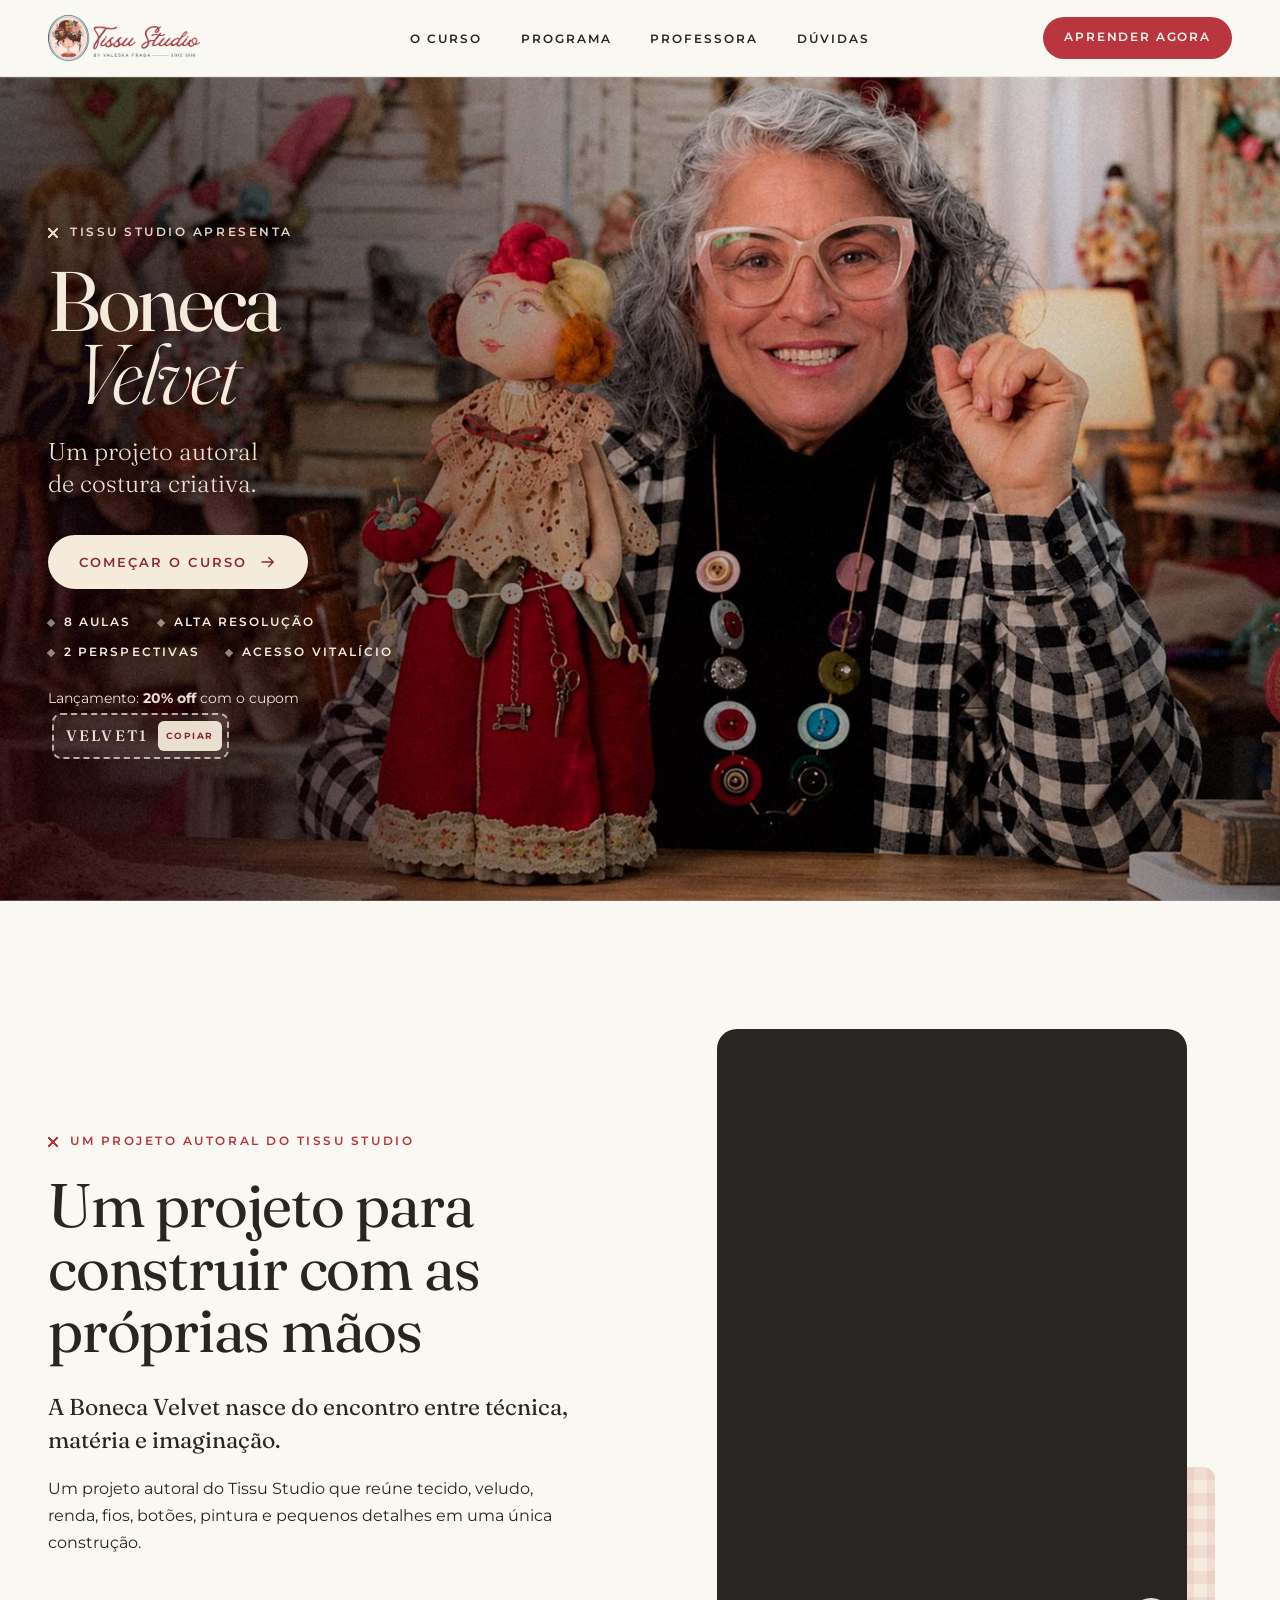
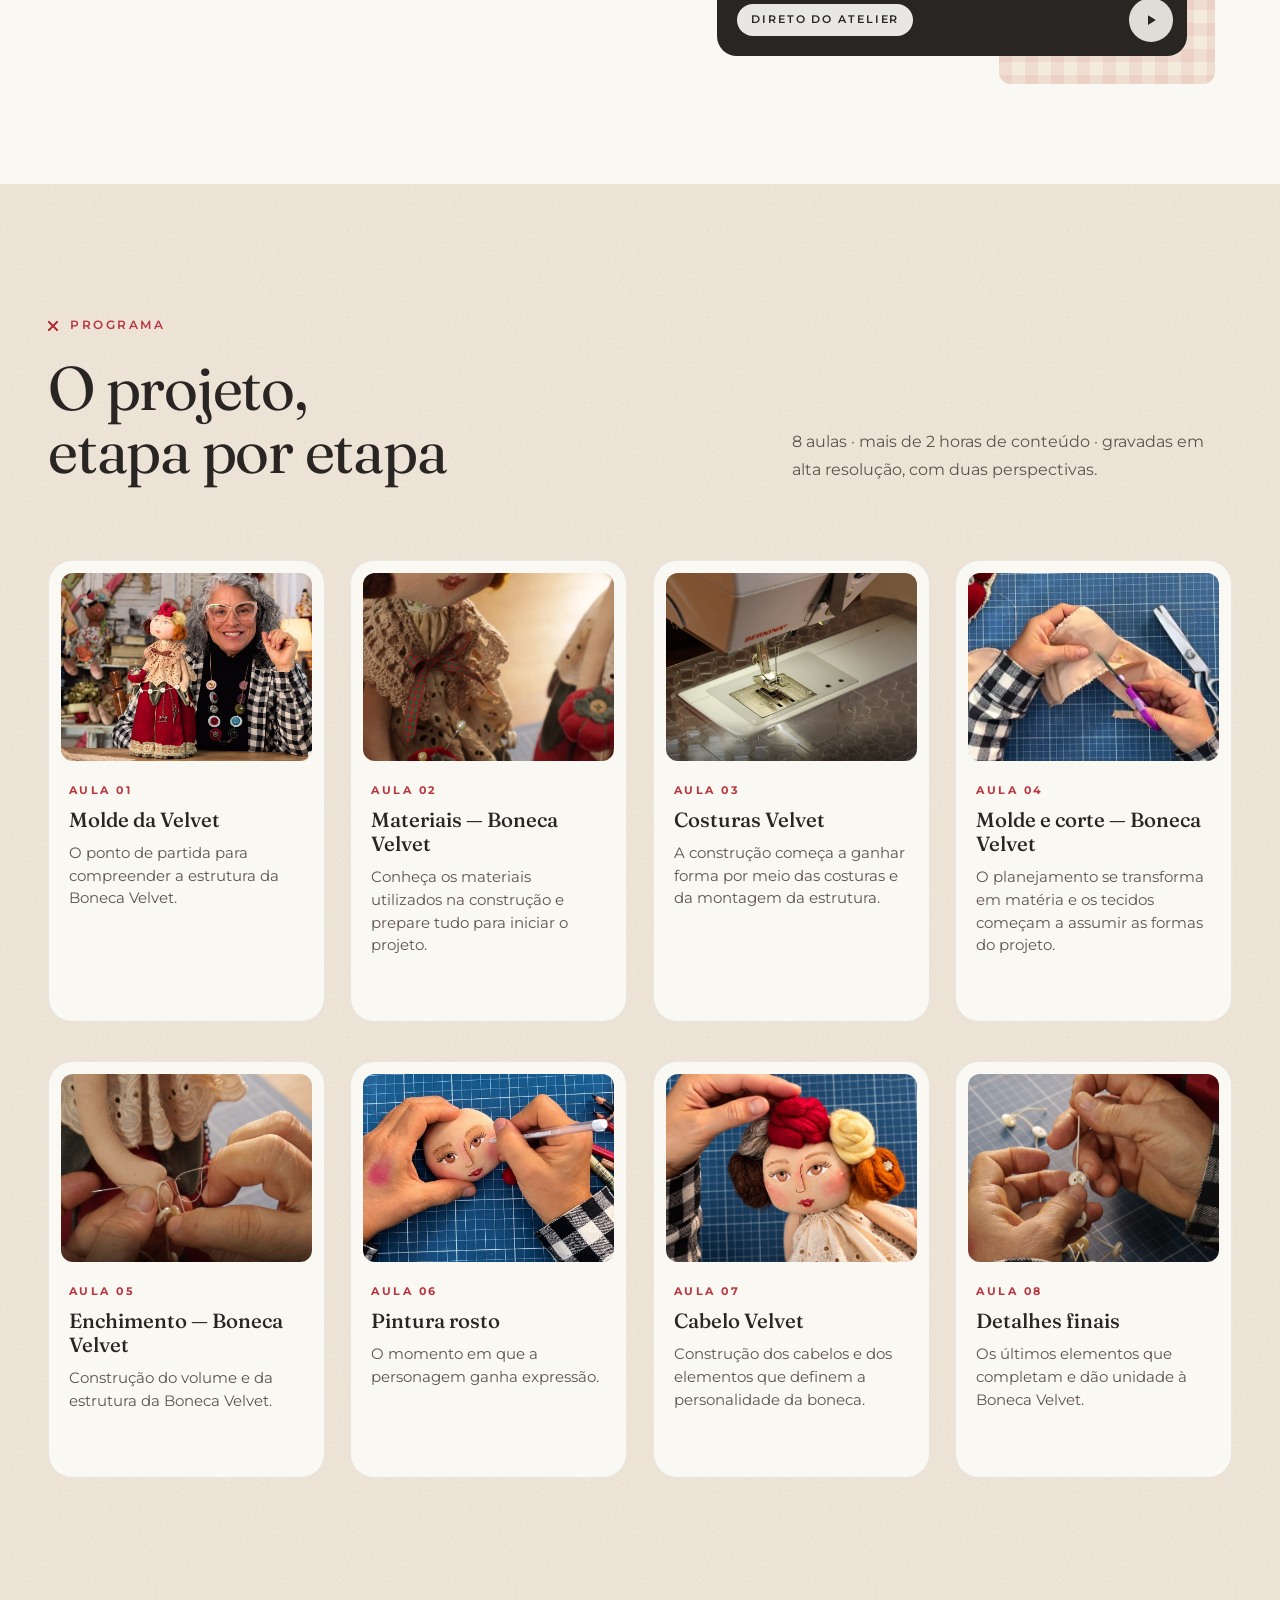
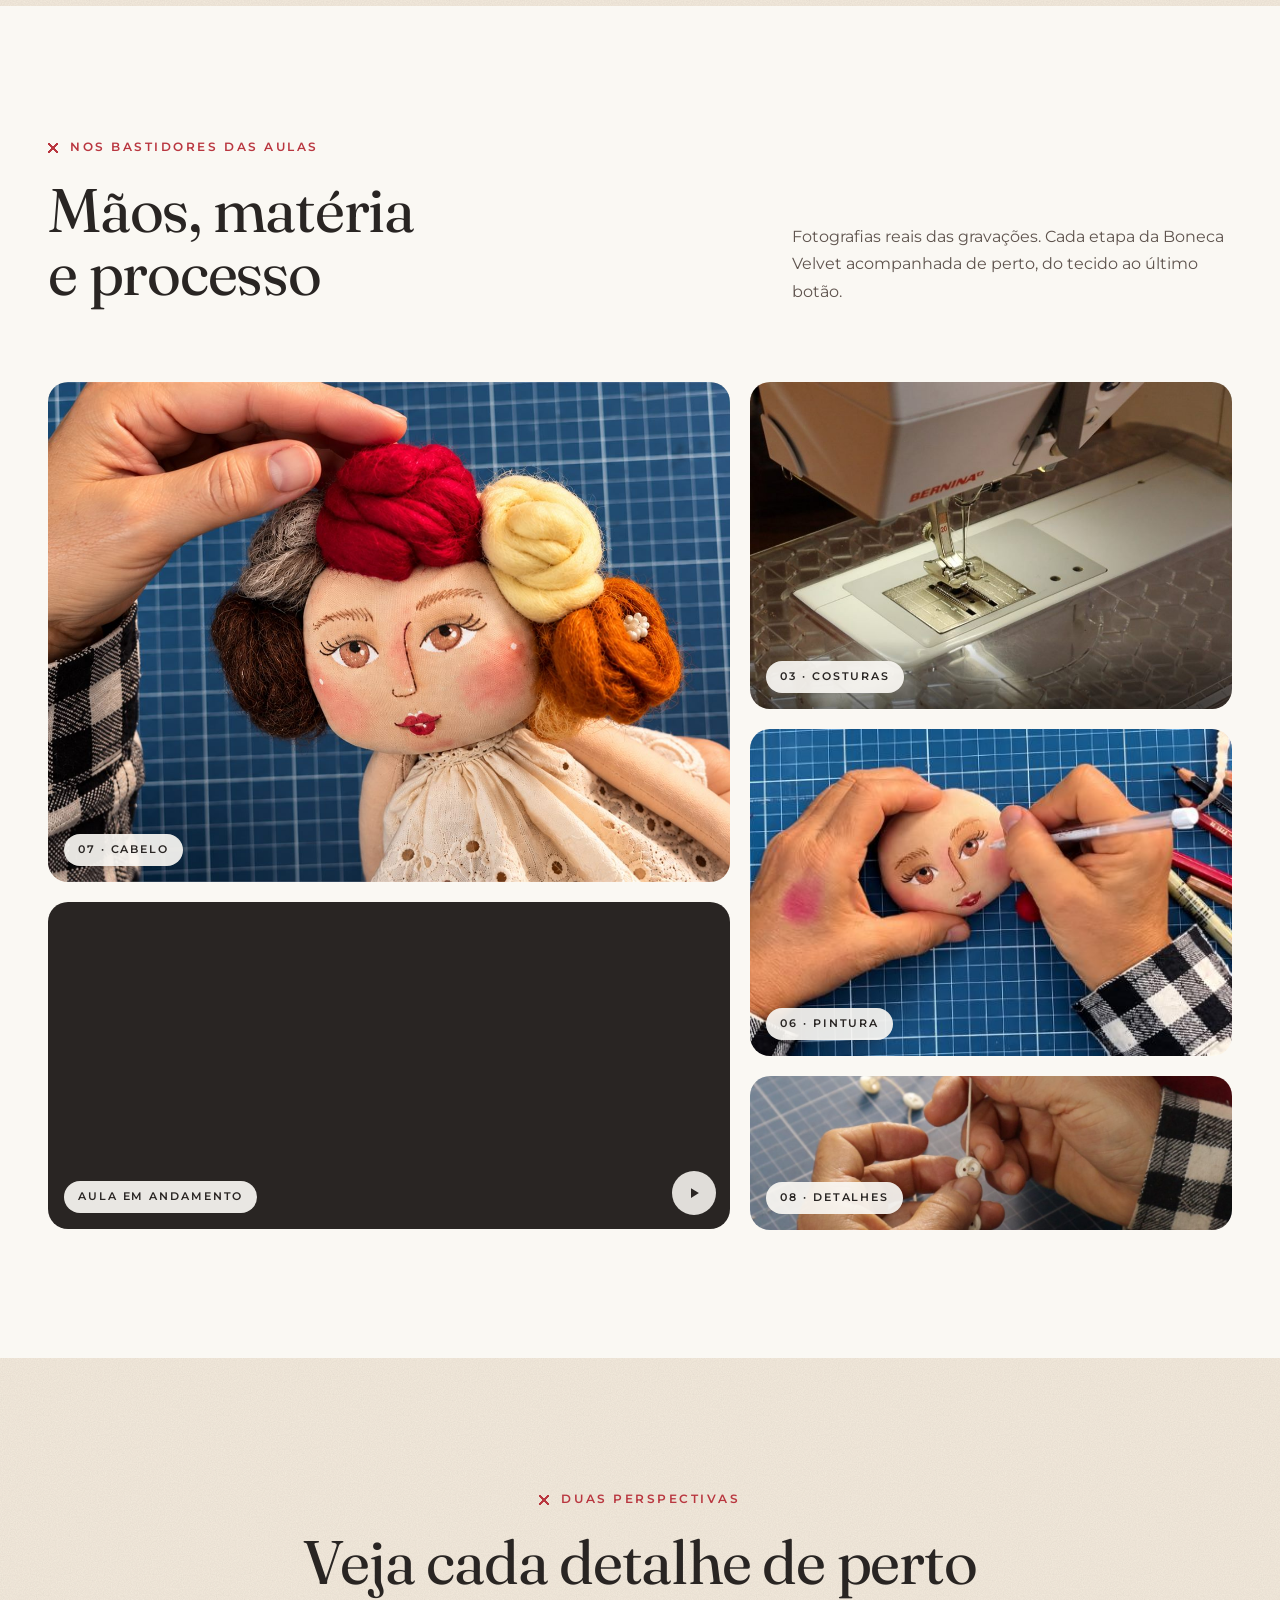
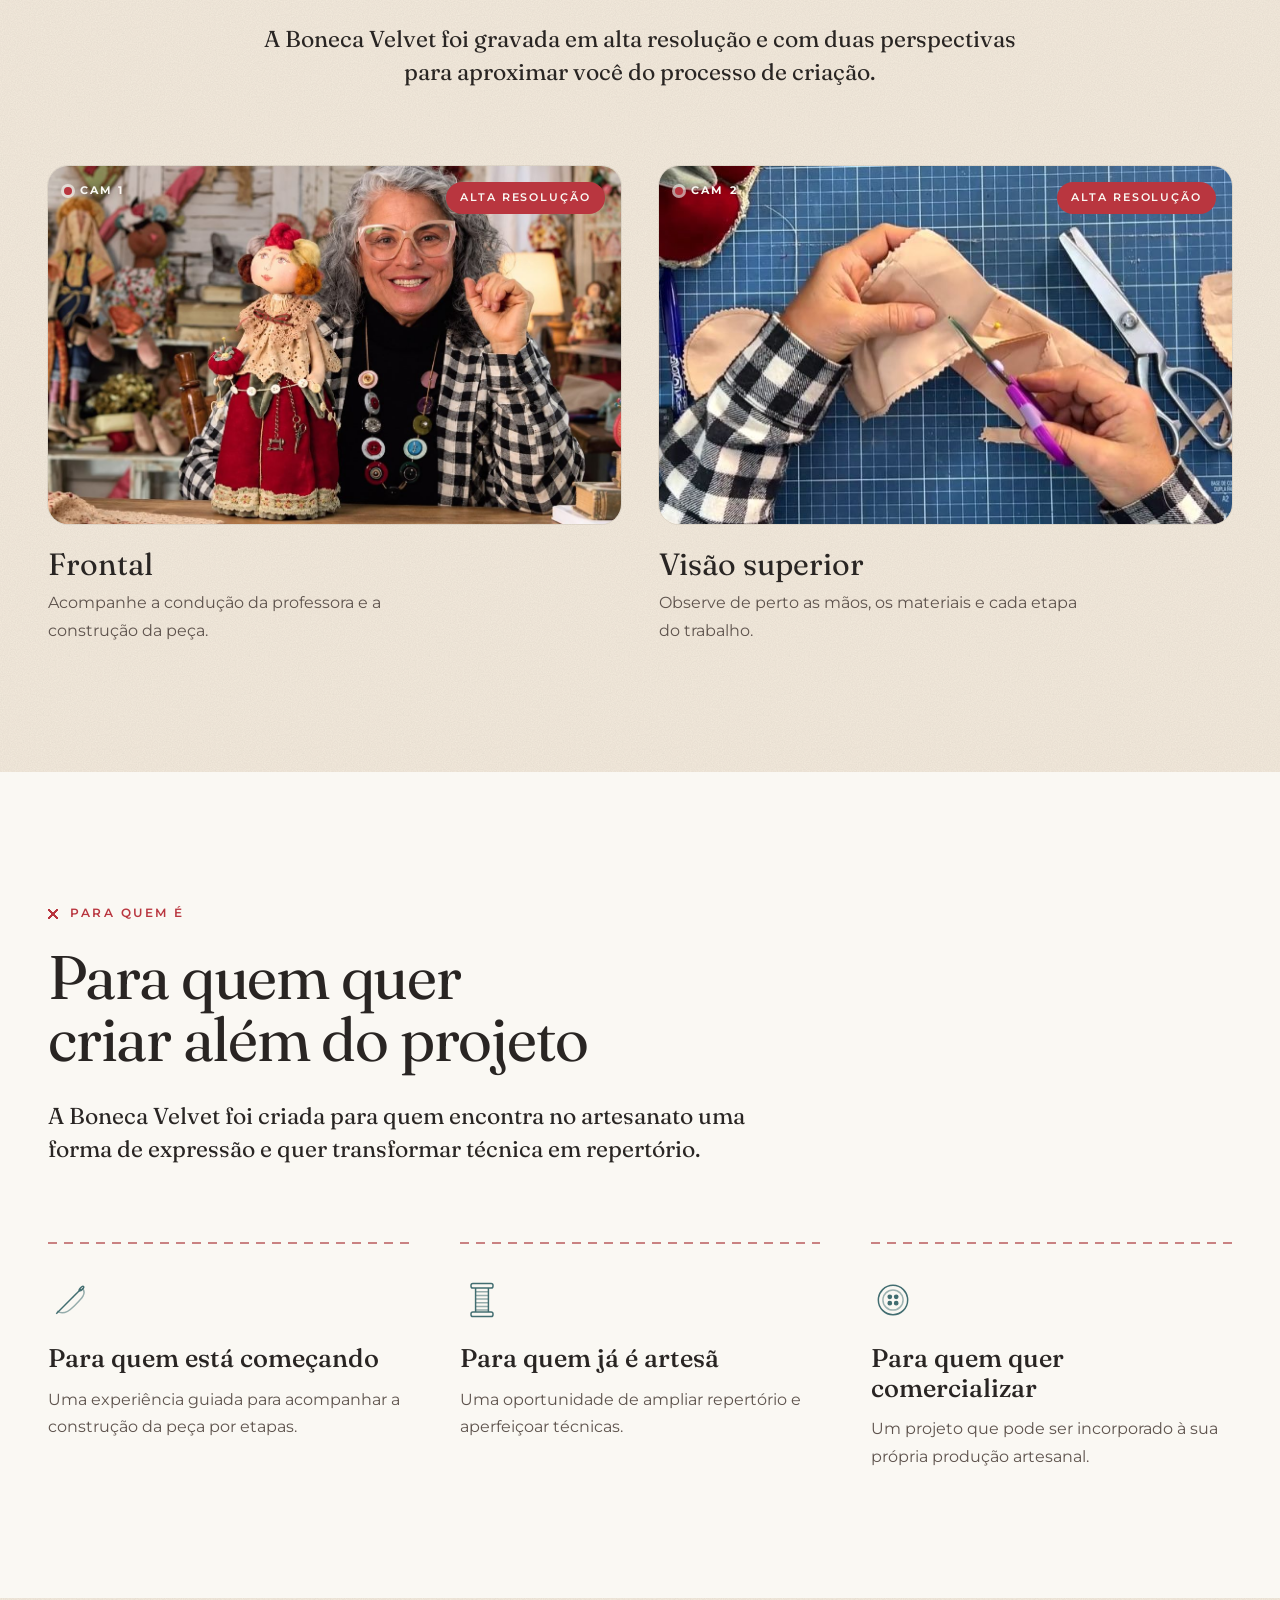
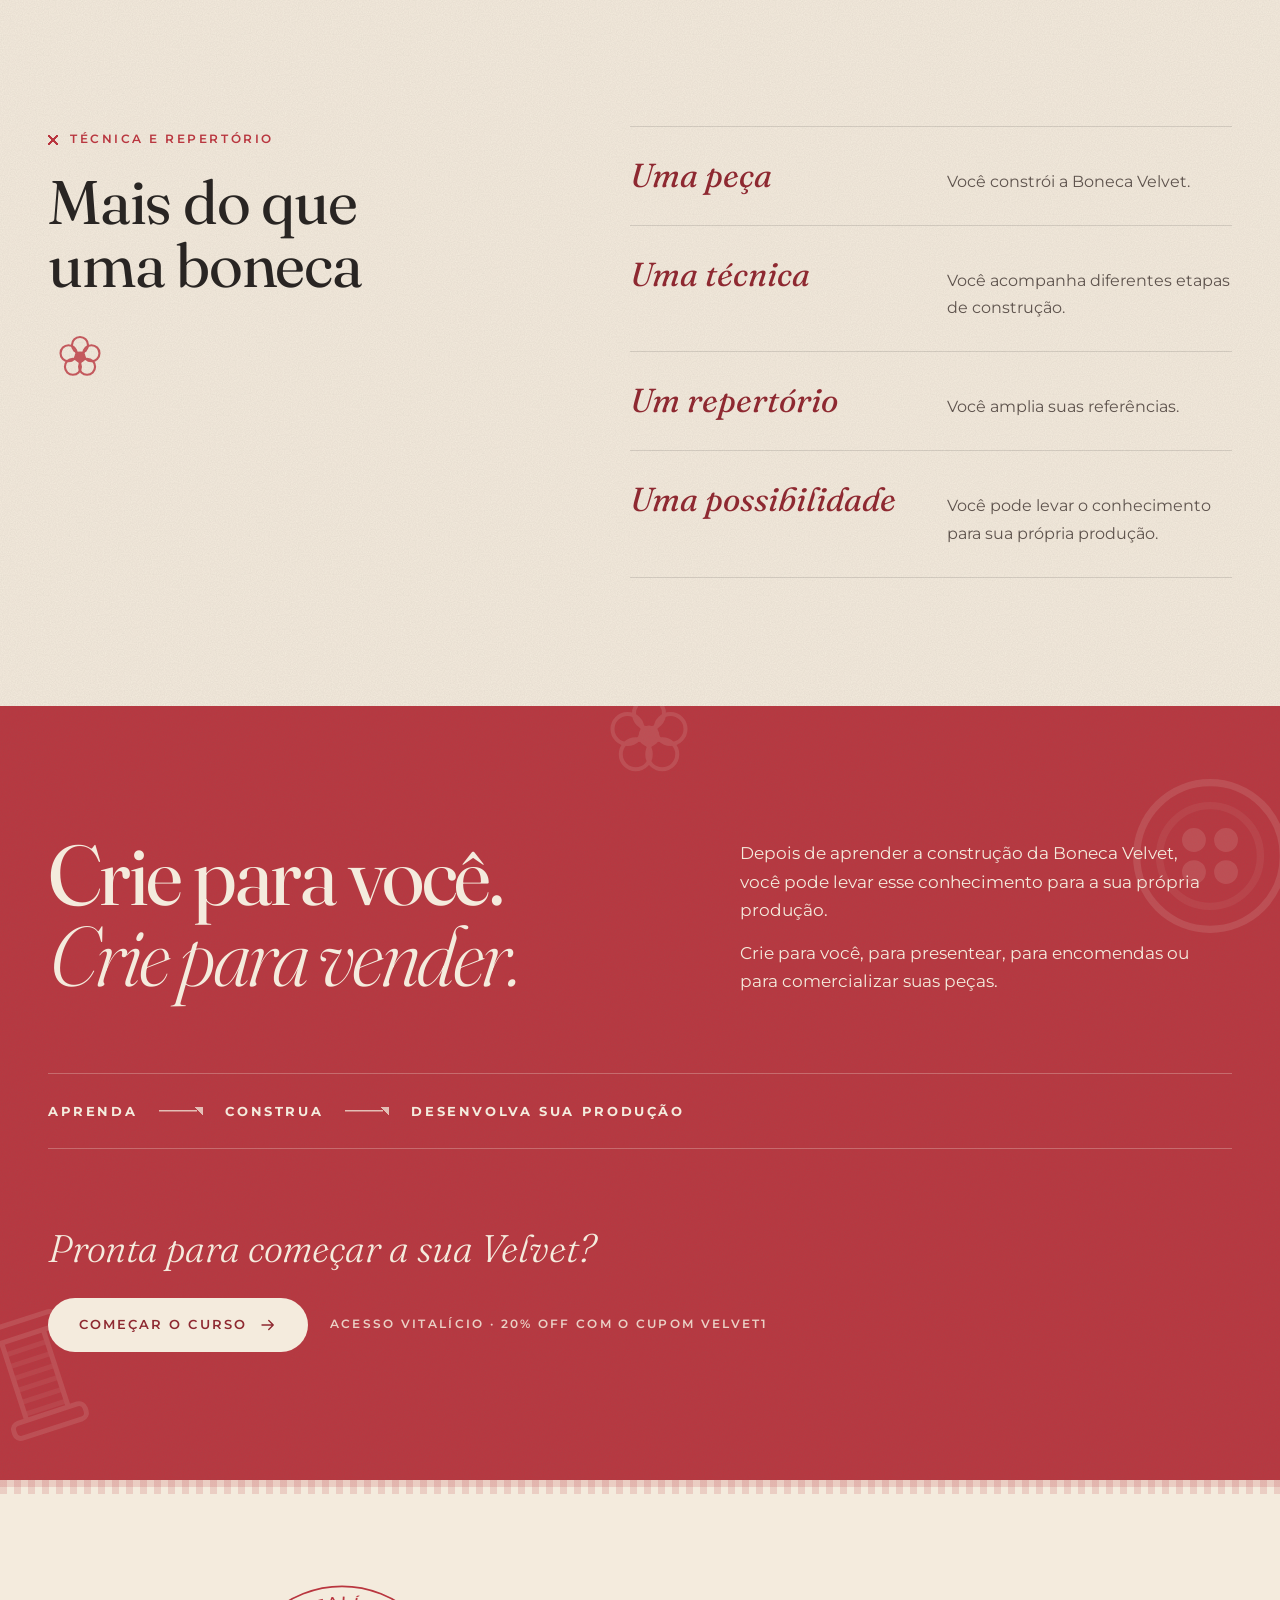
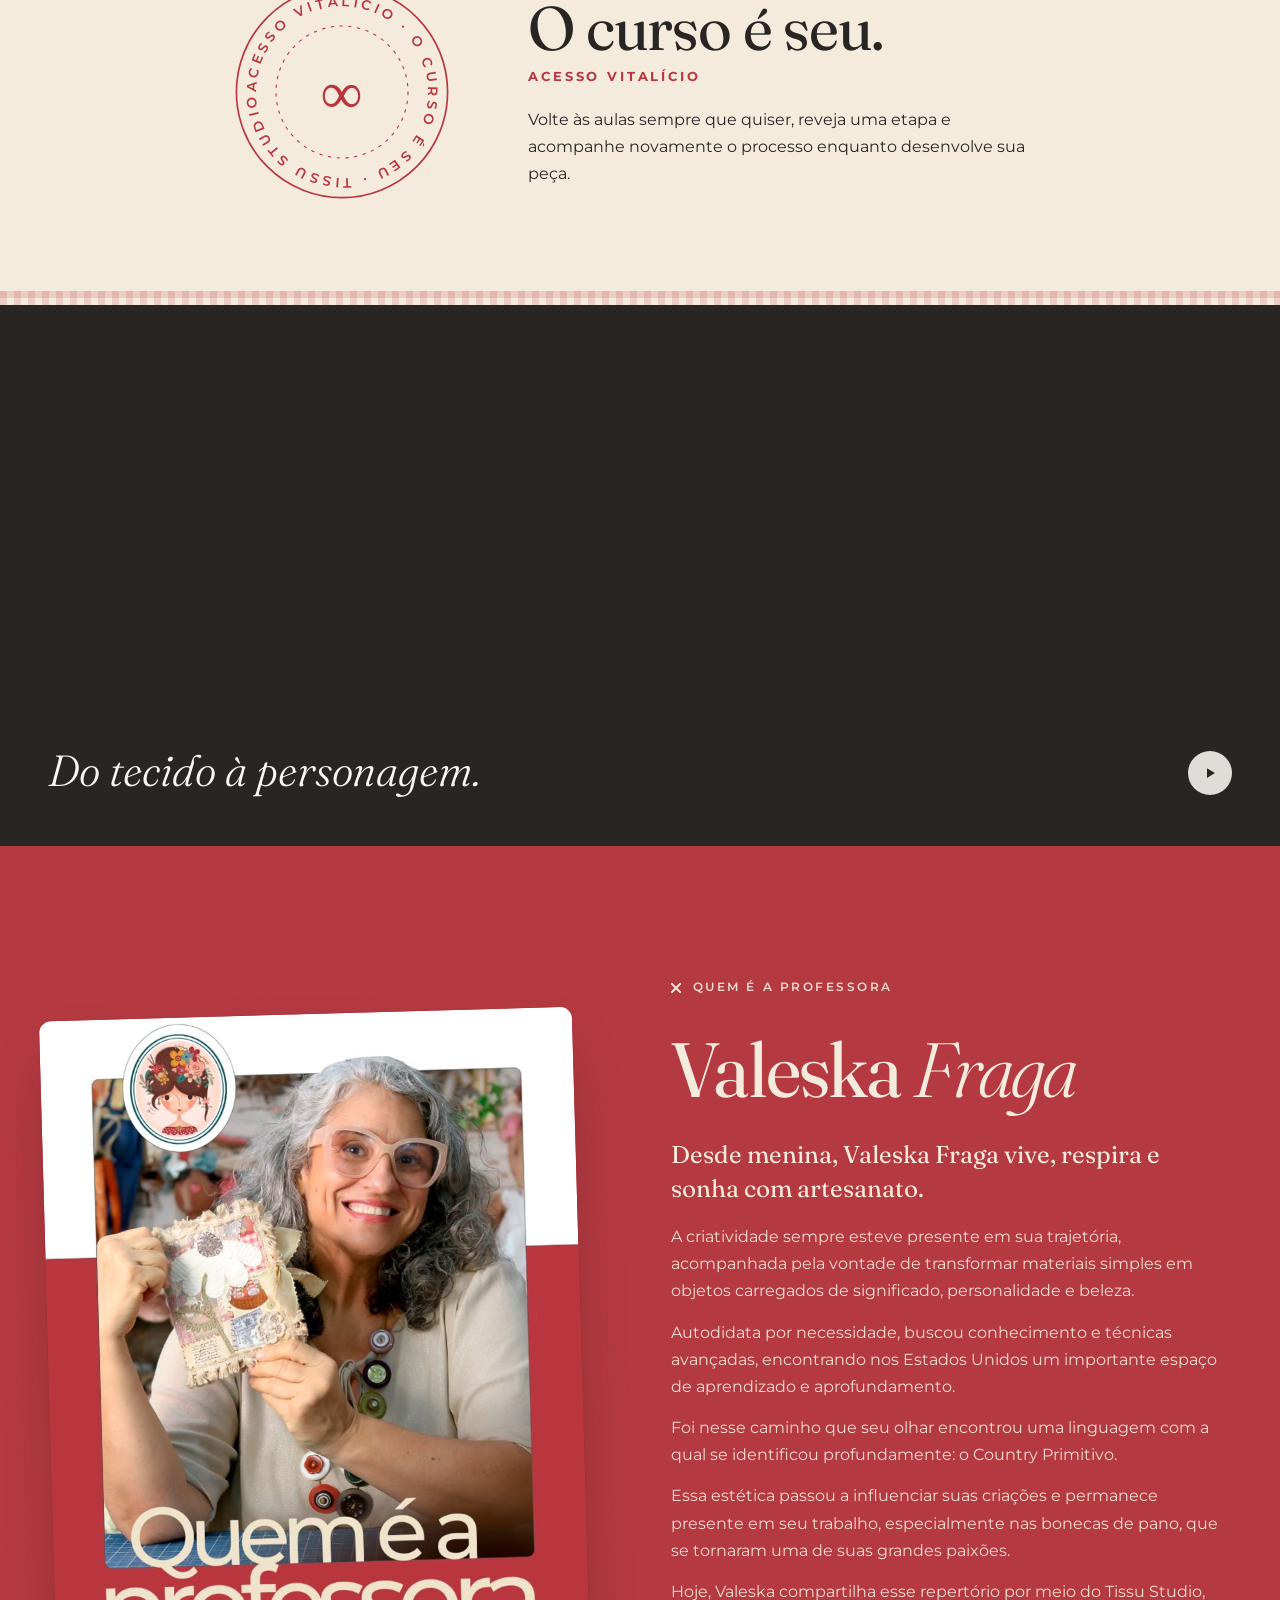
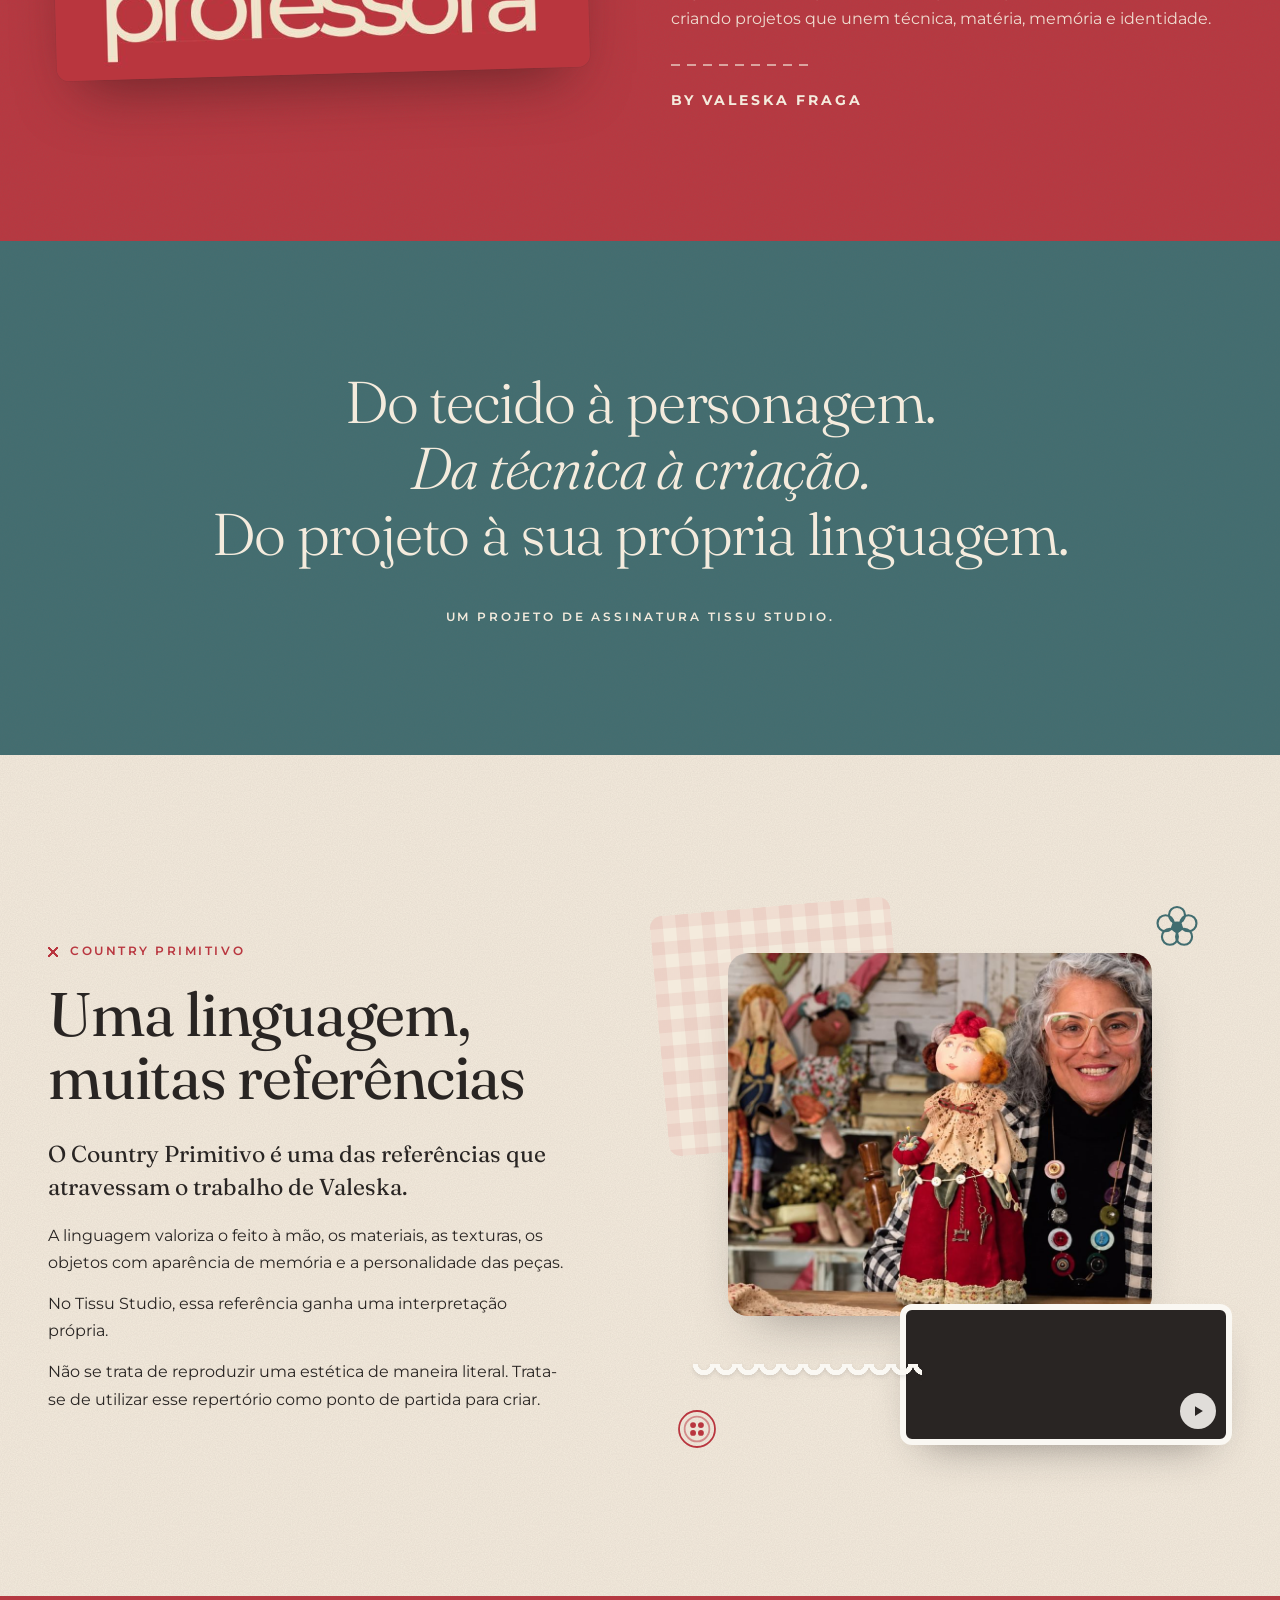
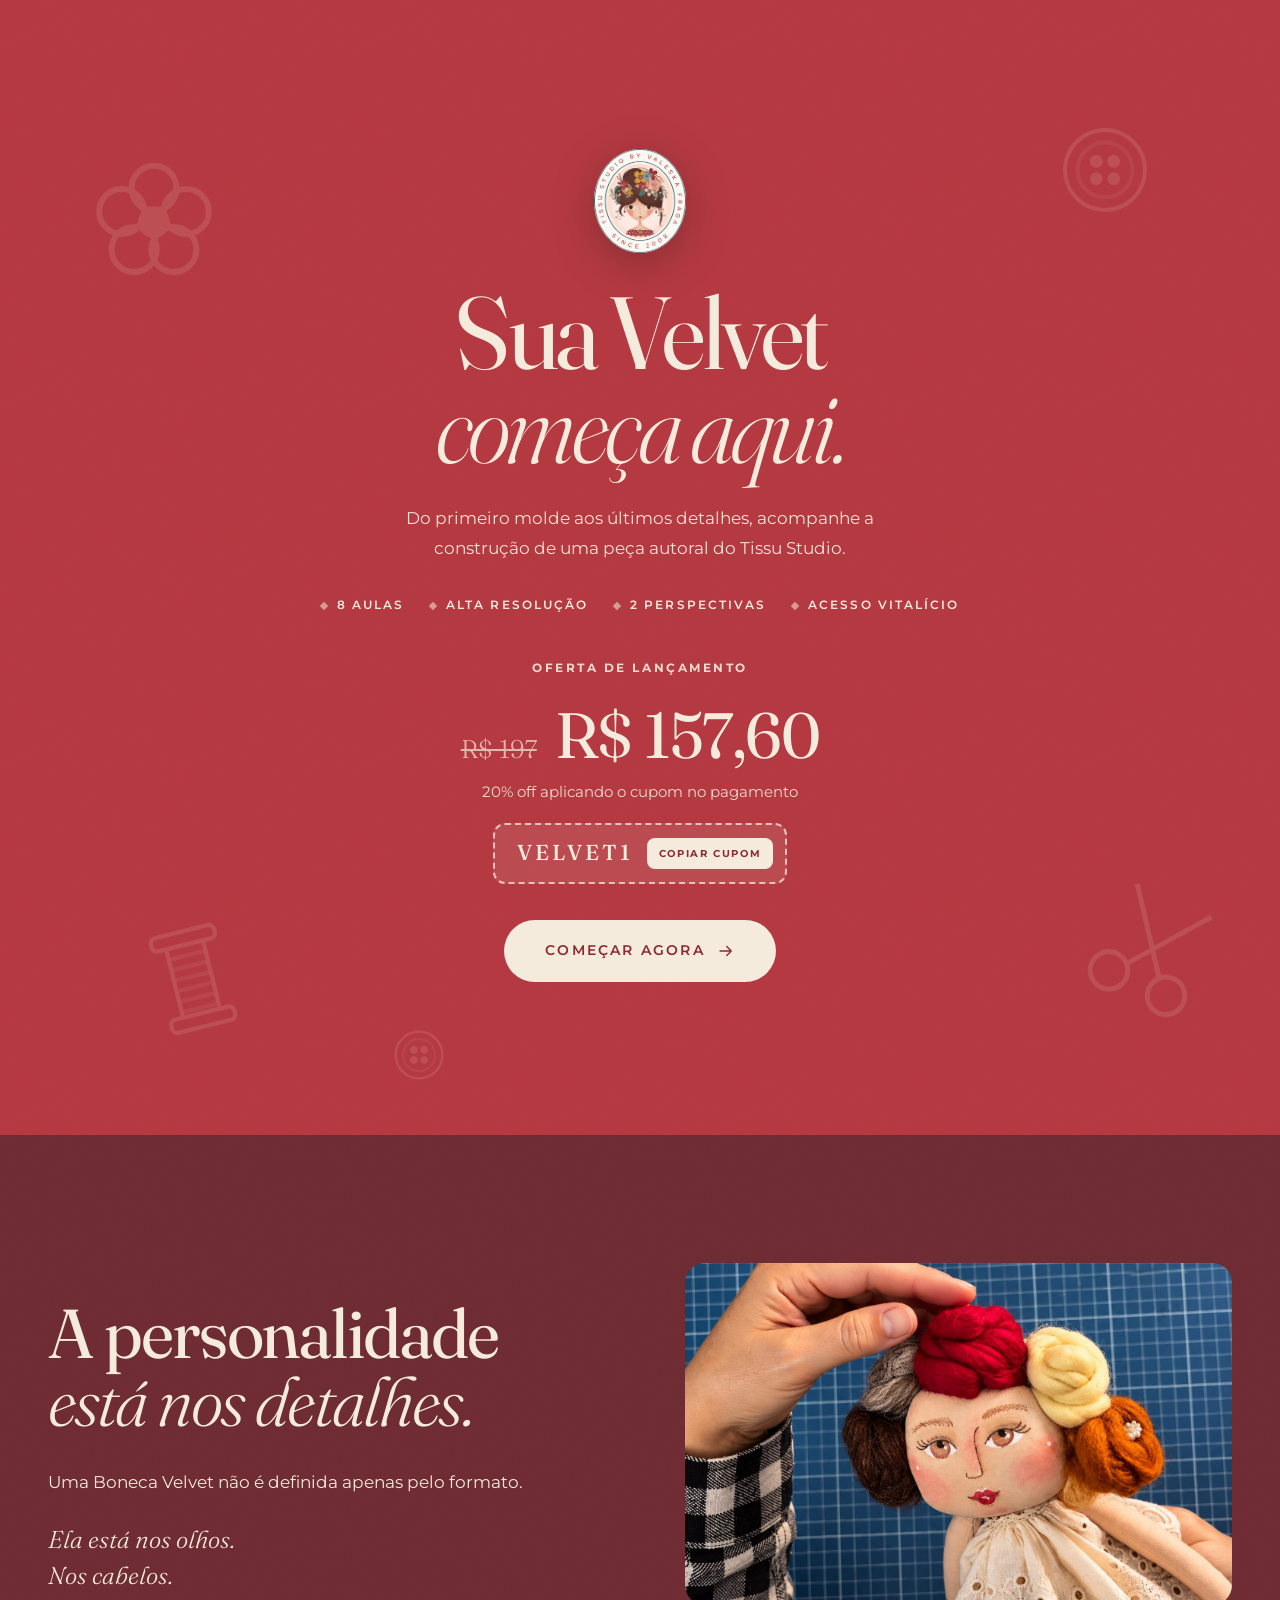
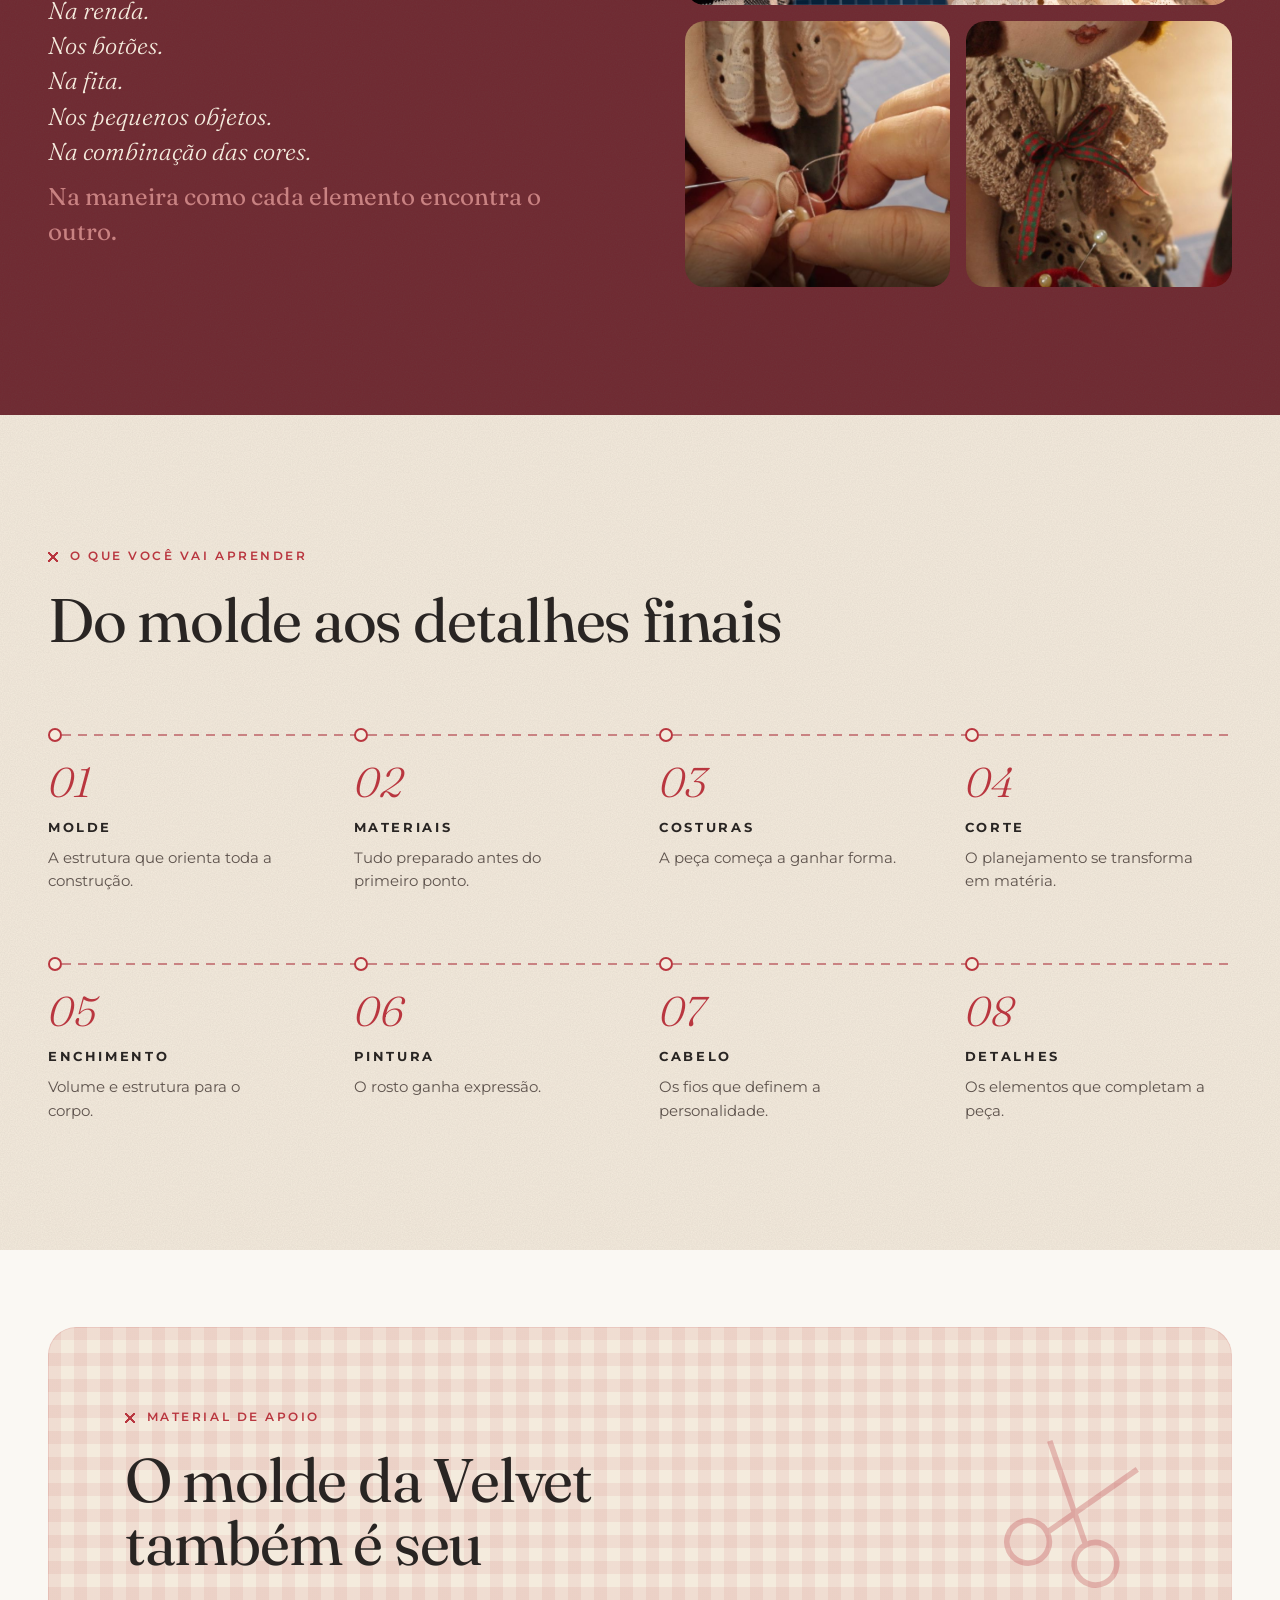
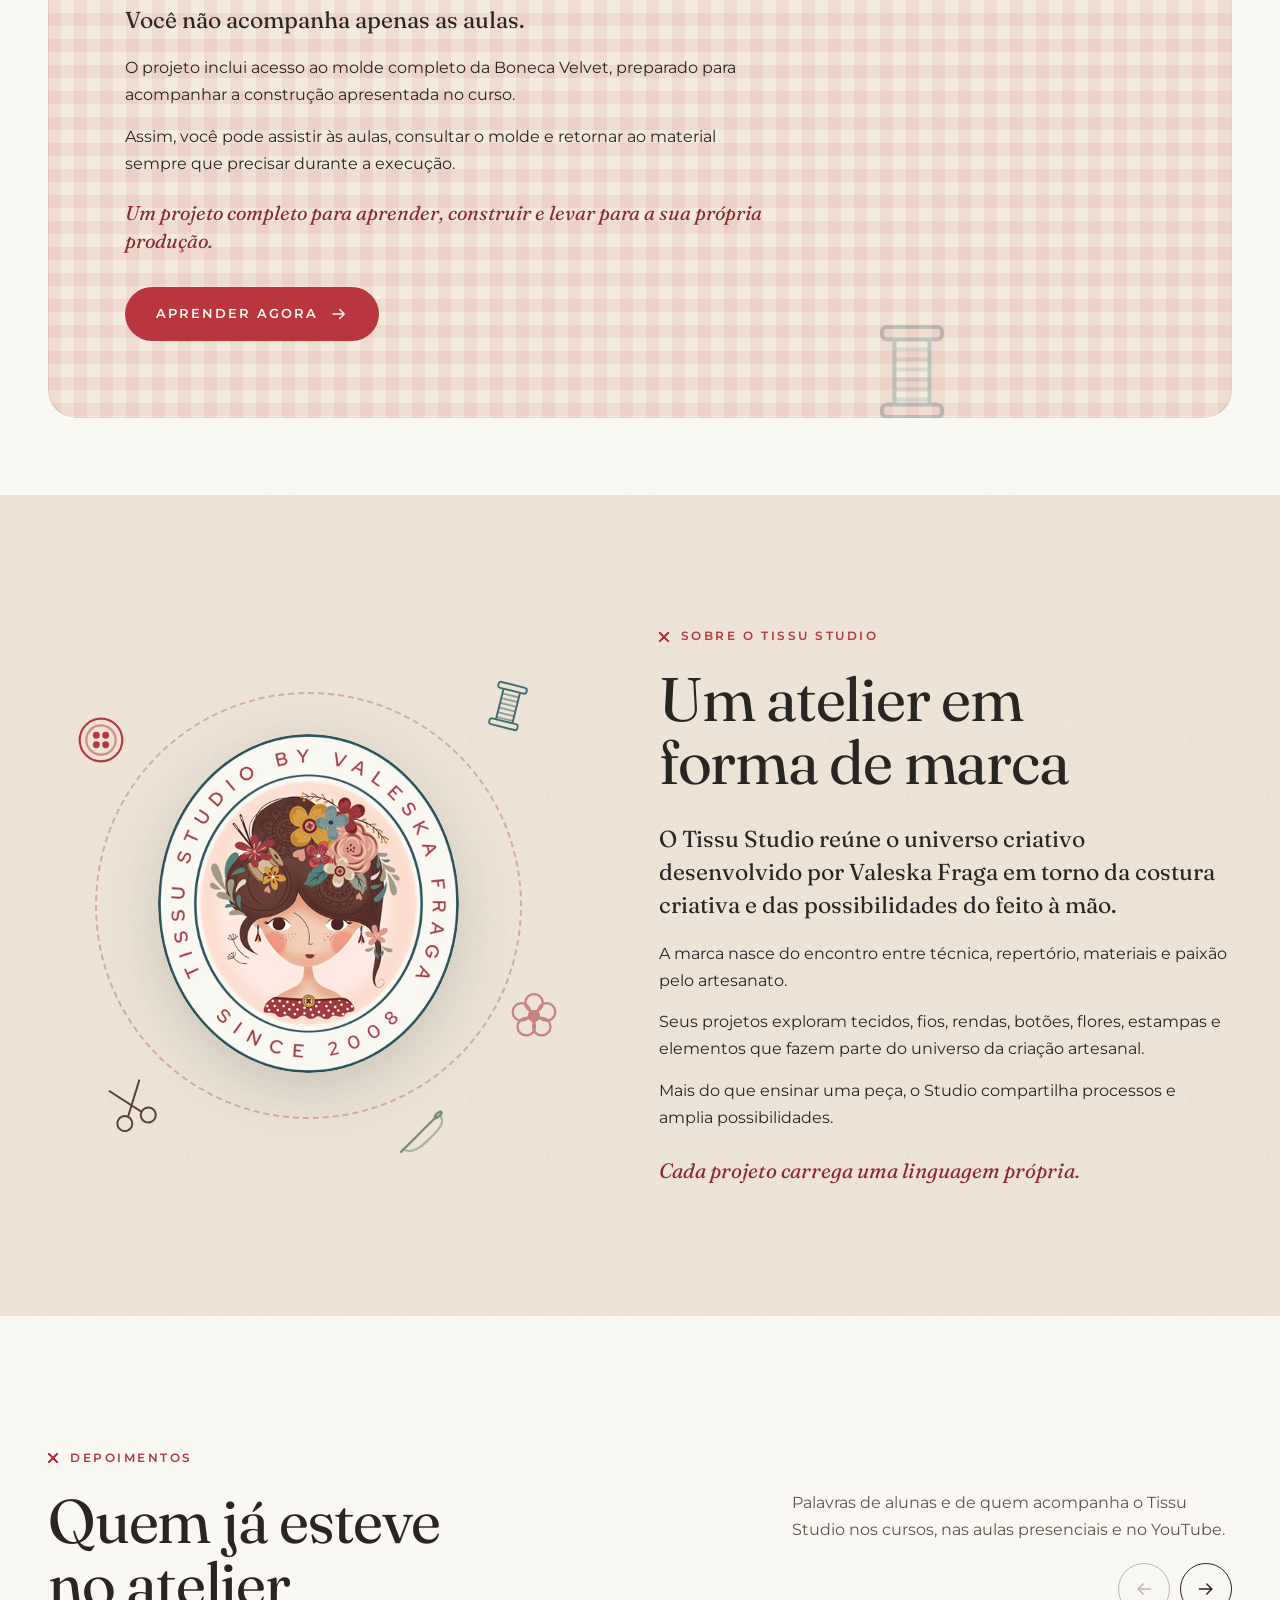
==== commit 36b5469a: "Vídeo no hero da home e carrossel de depoimentos (home + Velvet) Co-Authored-By: Claude Opus 5.5 <no" ====
--- a/cursos/boneca-velvet/index.html
+++ b/cursos/boneca-velvet/index.html
@@ -599,8 +599,51 @@
       </div>
     </section>
 
+    <!-- DEPOIMENTOS -->
+    <section class="testimonials section" id="depoimentos" aria-labelledby="dep-title">
+      <div class="container">
+        <header class="section-head section-head--split reveal">
+          <div>
+            <p class="eyebrow">Depoimentos</p>
+            <h2 class="h2" id="dep-title">Quem já esteve no atelier</h2>
+          </div>
+          <div class="testimonials__aside">
+            <p class="section-head__aside">Palavras de alunas e de quem acompanha o Tissu Studio nos cursos, nas aulas presenciais e no YouTube.</p>
+            <div class="carousel__controls">
+              <button class="carousel__btn" type="button" data-carousel-prev aria-label="Depoimentos anteriores">
+                <svg aria-hidden="true" style="transform: scaleX(-1)"><use href="#i-arrow"/></svg>
+              </button>
+              <button class="carousel__btn" type="button" data-carousel-next aria-label="Próximos depoimentos">
+                <svg aria-hidden="true"><use href="#i-arrow"/></svg>
+              </button>
+            </div>
+          </div>
+        </header>
+      </div>
+
+      <ul class="carousel__track reveal" data-carousel tabindex="0" aria-label="Depoimentos — role para o lado para ver mais">
+        <li class="carousel__item"><button class="carousel__card" type="button" aria-label="Ampliar depoimento"><img src="../../assets/img/depoimentos/depoimento-01.jpg" width="593" height="746" loading="lazy" alt="Depoimento de Regina Koury, aluna presencial e do curso on-line O Natal Country Primitivo: “Ahhh, fazer bonecas com você foi uma das melhores épocas da minha vida.”"></button></li>
+        <li class="carousel__item"><button class="carousel__card" type="button" aria-label="Ampliar depoimento"><img src="../../assets/img/depoimentos/depoimento-02.jpg" width="425" height="523" loading="lazy" alt="Depoimento de Estela Chaliban, cinco estrelas: “As aulas são muito bem explicadas, passo a passo. Projetos com muito valor agregado. Eu amo!”"></button></li>
+        <li class="carousel__item"><button class="carousel__card" type="button" aria-label="Ampliar depoimento"><img src="../../assets/img/depoimentos/depoimento-03.jpg" width="593" height="745" loading="lazy" alt="Depoimento de Sandra Laner, de Porto Alegre: “Querida amiga, tu és uma artista perfeita! Te admiro muito, pelo conhecimento e pela generosidade em dividir conosco tantas técnicas lindas!”"></button></li>
+        <li class="carousel__item"><button class="carousel__card" type="button" aria-label="Ampliar depoimento"><img src="../../assets/img/depoimentos/depoimento-04.jpg" width="597" height="743" loading="lazy" alt="Comentário no YouTube: “Querida, você tem mãos abençoadas! Aprendi muitas dicas e consegui fazer o meu tão sonhado duende.”"></button></li>
+        <li class="carousel__item"><button class="carousel__card" type="button" aria-label="Ampliar depoimento"><img src="../../assets/img/depoimentos/depoimento-05.jpg" width="597" height="749" loading="lazy" alt="Depoimento de Regina Garcia, aluna do curso Coração Ano Inteiro: “Acabei de assistir à última aula. Ficou lindo! Parabéns!”"></button></li>
+        <li class="carousel__item"><button class="carousel__card" type="button" aria-label="Ampliar depoimento"><img src="../../assets/img/depoimentos/depoimento-06.jpg" width="540" height="703" loading="lazy" alt="Depoimento de Angela Marinho, cinco estrelas: “As aulas são extremamente bem explicadas, feitas com muito carinho e cuidado, o que traz muita segurança na hora de produzir.”"></button></li>
+        <li class="carousel__item"><button class="carousel__card" type="button" aria-label="Ampliar depoimento"><img src="../../assets/img/depoimentos/depoimento-07.jpg" width="598" height="745" loading="lazy" alt="Depoimento de Thete Pereira, de Niterói, aluna presencial, elogiando o ensinamento de Valeska e as aulas na Hotmart."></button></li>
+        <li class="carousel__item"><button class="carousel__card" type="button" aria-label="Ampliar depoimento"><img src="../../assets/img/depoimentos/depoimento-08.jpg" width="595" height="744" loading="lazy" alt="Comentário no YouTube: “A melhor aula de gnomo que eu achei. Seu trabalho é primoroso, acabamento perfeito e um resultado impecável.”"></button></li>
+        <li class="carousel__item"><button class="carousel__card" type="button" aria-label="Ampliar depoimento"><img src="../../assets/img/depoimentos/depoimento-09.jpg" width="594" height="749" loading="lazy" alt="Depoimentos sobre a aula do Duende Charmoso, publicada no canal do YouTube do Tissu Studio."></button></li>
+        <li class="carousel__item"><button class="carousel__card" type="button" aria-label="Ampliar depoimento"><img src="../../assets/img/depoimentos/depoimento-10.jpg" width="458" height="549" loading="lazy" alt="Depoimento de Vera Maria Fonseca: “Valeskinha! Acabei de assistir a aula. Como sempre adorei. Para mim é um lugar de aprendizado com muito conteúdo e relaxamento.”"></button></li>
+        <li class="carousel__item"><button class="carousel__card" type="button" aria-label="Ampliar depoimento"><img src="../../assets/img/depoimentos/depoimento-11.jpg" width="598" height="745" loading="lazy" alt="Comentário no YouTube: “Que lindo trabalho! Muito obrigado por compartilhar seu conhecimento. Saudações e gratidão do México.”"></button></li>
+        <li class="carousel__item"><button class="carousel__card" type="button" aria-label="Ampliar depoimento"><img src="../../assets/img/depoimentos/depoimento-12.jpg" width="593" height="743" loading="lazy" alt="Comentários no YouTube, em português e espanhol, elogiando a aula detalhista de Valeska."></button></li>
+      </ul>
+
+      <dialog class="lightbox" aria-label="Depoimento ampliado">
+        <button class="lightbox__close" type="button" aria-label="Fechar">×</button>
+        <img class="lightbox__img" src="" alt="">
+      </dialog>
+    </section>
+
     <!-- FAQ -->
-    <section class="faq section" id="duvidas" aria-labelledby="faq-title">
+    <section class="faq section section--cream textured" id="duvidas" aria-labelledby="faq-title">
       <div class="container faq__grid">
         <header class="reveal">
           <p class="eyebrow">Dúvidas</p>
--- a/css/style.css
+++ b/css/style.css
@@ -847,3 +847,64 @@
   .materials__orn--2 { display: none; }
   .materials__body .btn { width: 100%; }
 }
+
+/* =========================================================
+   COMPONENTES COMPARTILHADOS (home + cursos)
+   ========================================================= */
+
+/* Botão de pausa do vídeo de fundo do hero */
+.hero__toggle { position: absolute; z-index: 2; right: var(--edge); bottom: clamp(20px, 3vw, 36px); }
+
+/* Depoimentos — carrossel de prints */
+.testimonials { overflow: hidden; }
+.testimonials__aside { display: flex; flex-direction: column; align-items: flex-end; gap: 20px; }
+.carousel__controls { display: flex; gap: 10px; }
+.carousel__btn {
+  width: 52px; height: 52px; border-radius: 50%; cursor: pointer;
+  display: grid; place-items: center;
+  border: 1.5px solid var(--tissu-ink); background: transparent; color: var(--tissu-ink);
+  transition: background-color .25s ease, color .25s ease, opacity .25s ease;
+}
+.carousel__btn svg { width: 20px; height: 20px; }
+.carousel__btn:hover:not(:disabled) { background: var(--tissu-red); border-color: var(--tissu-red); color: var(--tissu-offwhite); }
+.carousel__btn:disabled { opacity: .3; cursor: default; }
+
+.carousel__track {
+  display: flex; gap: clamp(16px, 2vw, 24px);
+  overflow-x: auto; overscroll-behavior-x: contain;
+  scroll-snap-type: x mandatory; scroll-padding-inline: var(--edge);
+  padding: 8px var(--edge) 28px;
+  scrollbar-width: thin; scrollbar-color: rgba(185, 54, 63, .35) transparent;
+}
+.carousel__track:focus-visible { outline-offset: -4px; }
+.carousel__item { flex: 0 0 clamp(250px, 24vw, 320px); scroll-snap-align: start; }
+.carousel__card {
+  display: block; width: 100%; padding: 0; border: 0; cursor: zoom-in;
+  aspect-ratio: 4 / 5; overflow: hidden; border-radius: var(--radius);
+  background: #fff;
+  box-shadow: 0 1px 0 rgba(41, 37, 35, .06), 0 18px 40px -26px rgba(41, 37, 35, .45);
+  transition: transform .35s var(--ease), box-shadow .35s var(--ease);
+}
+.carousel__card img { width: 100%; height: 100%; object-fit: contain; }
+.carousel__card:hover { transform: translateY(-4px); box-shadow: 0 1px 0 rgba(41, 37, 35, .06), 0 26px 50px -26px rgba(41, 37, 35, .55); }
+
+/* Ampliação do print */
+.lightbox {
+  padding: 0; border: 0; background: transparent; max-width: min(92vw, 640px); max-height: 92vh; overflow: visible;
+}
+.lightbox::backdrop { background: rgba(41, 37, 35, .82); }
+.lightbox__img { max-width: 100%; max-height: 88vh; width: auto; height: auto; border-radius: var(--radius-sm); background: #fff; }
+.lightbox__close {
+  position: absolute; top: -18px; right: -18px; width: 44px; height: 44px; border-radius: 50%; border: 0; cursor: pointer;
+  background: var(--tissu-offwhite); color: var(--tissu-ink); font-size: 1.6rem; line-height: 1;
+  box-shadow: 0 6px 18px rgba(0, 0, 0, .25);
+}
+
+@media (max-width: 900px) {
+  .testimonials__aside { align-items: flex-start; }
+  .hero__toggle { position: relative; right: auto; bottom: auto; order: 2; align-self: flex-end; margin: -58px var(--gutter) 14px 0; }
+}
+@media (max-width: 640px) {
+  .carousel__item { flex-basis: 78vw; }
+  .lightbox__close { top: 8px; right: 8px; }
+}
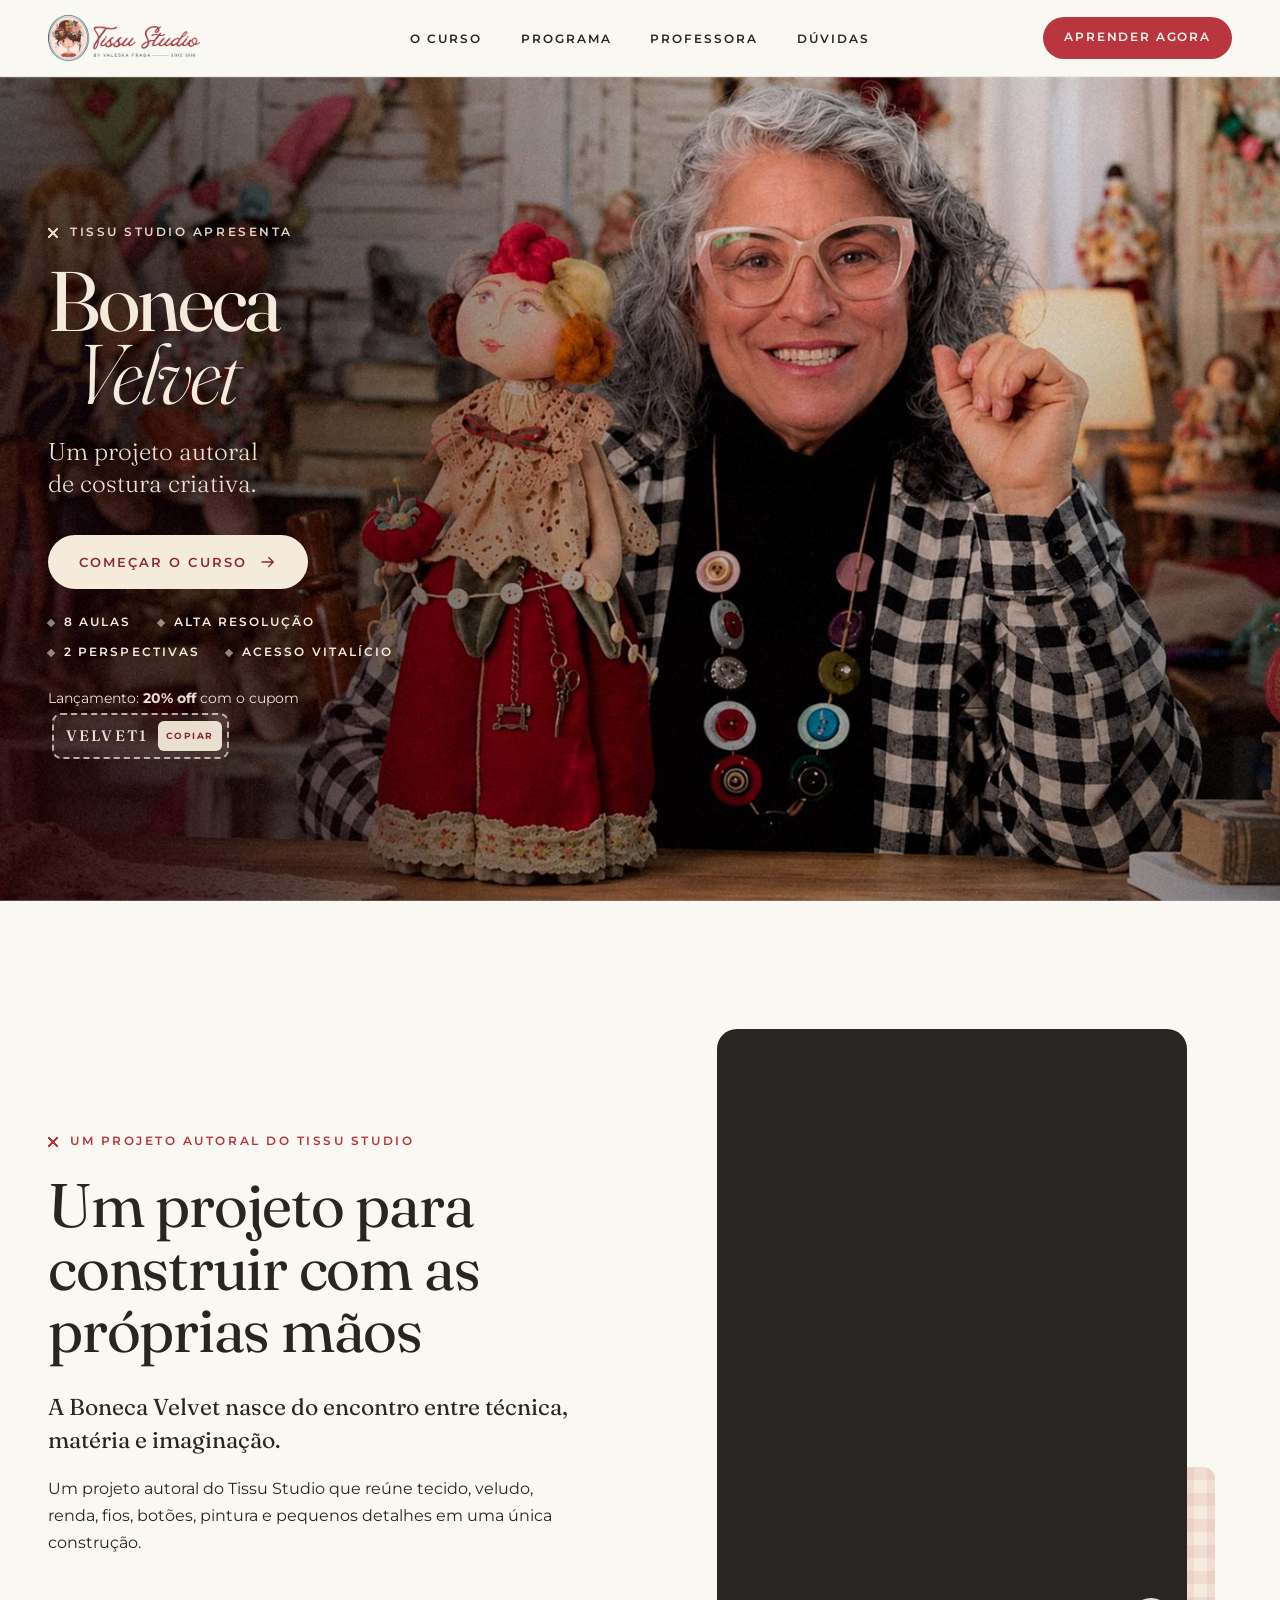
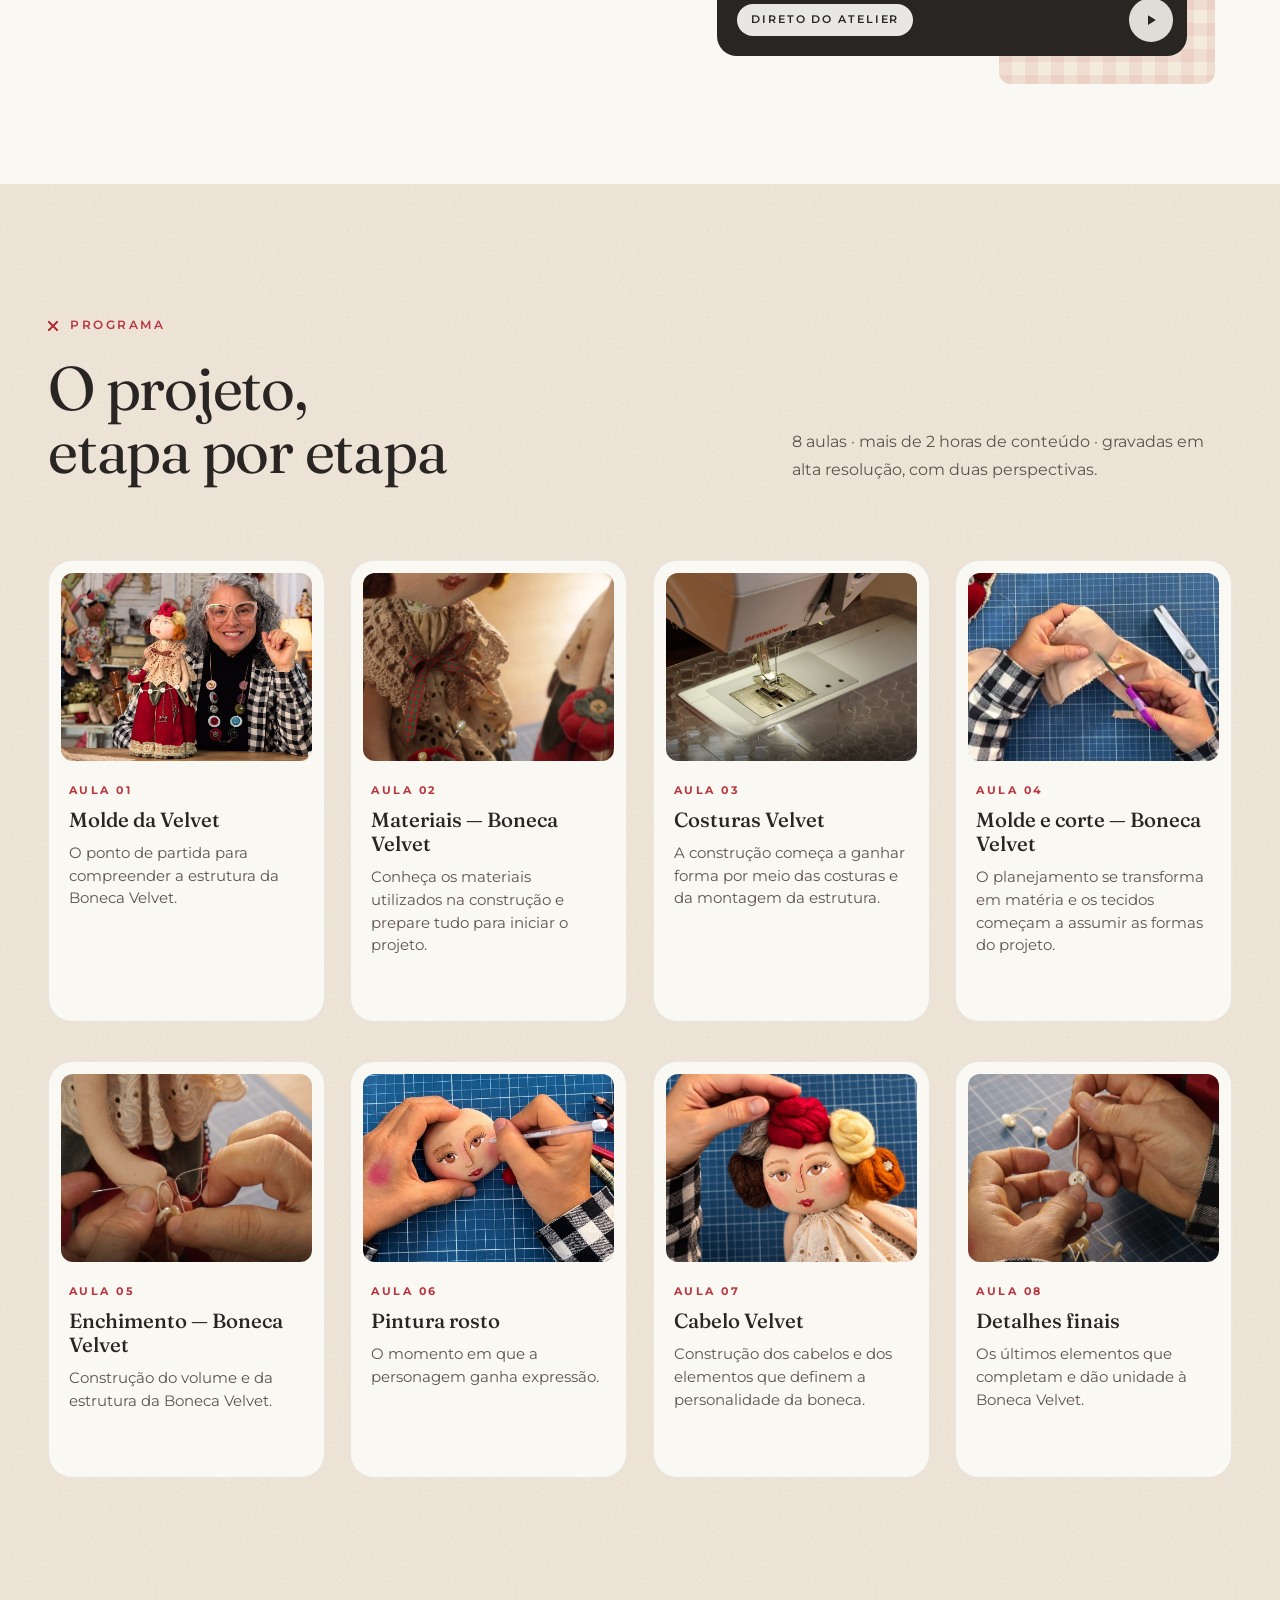
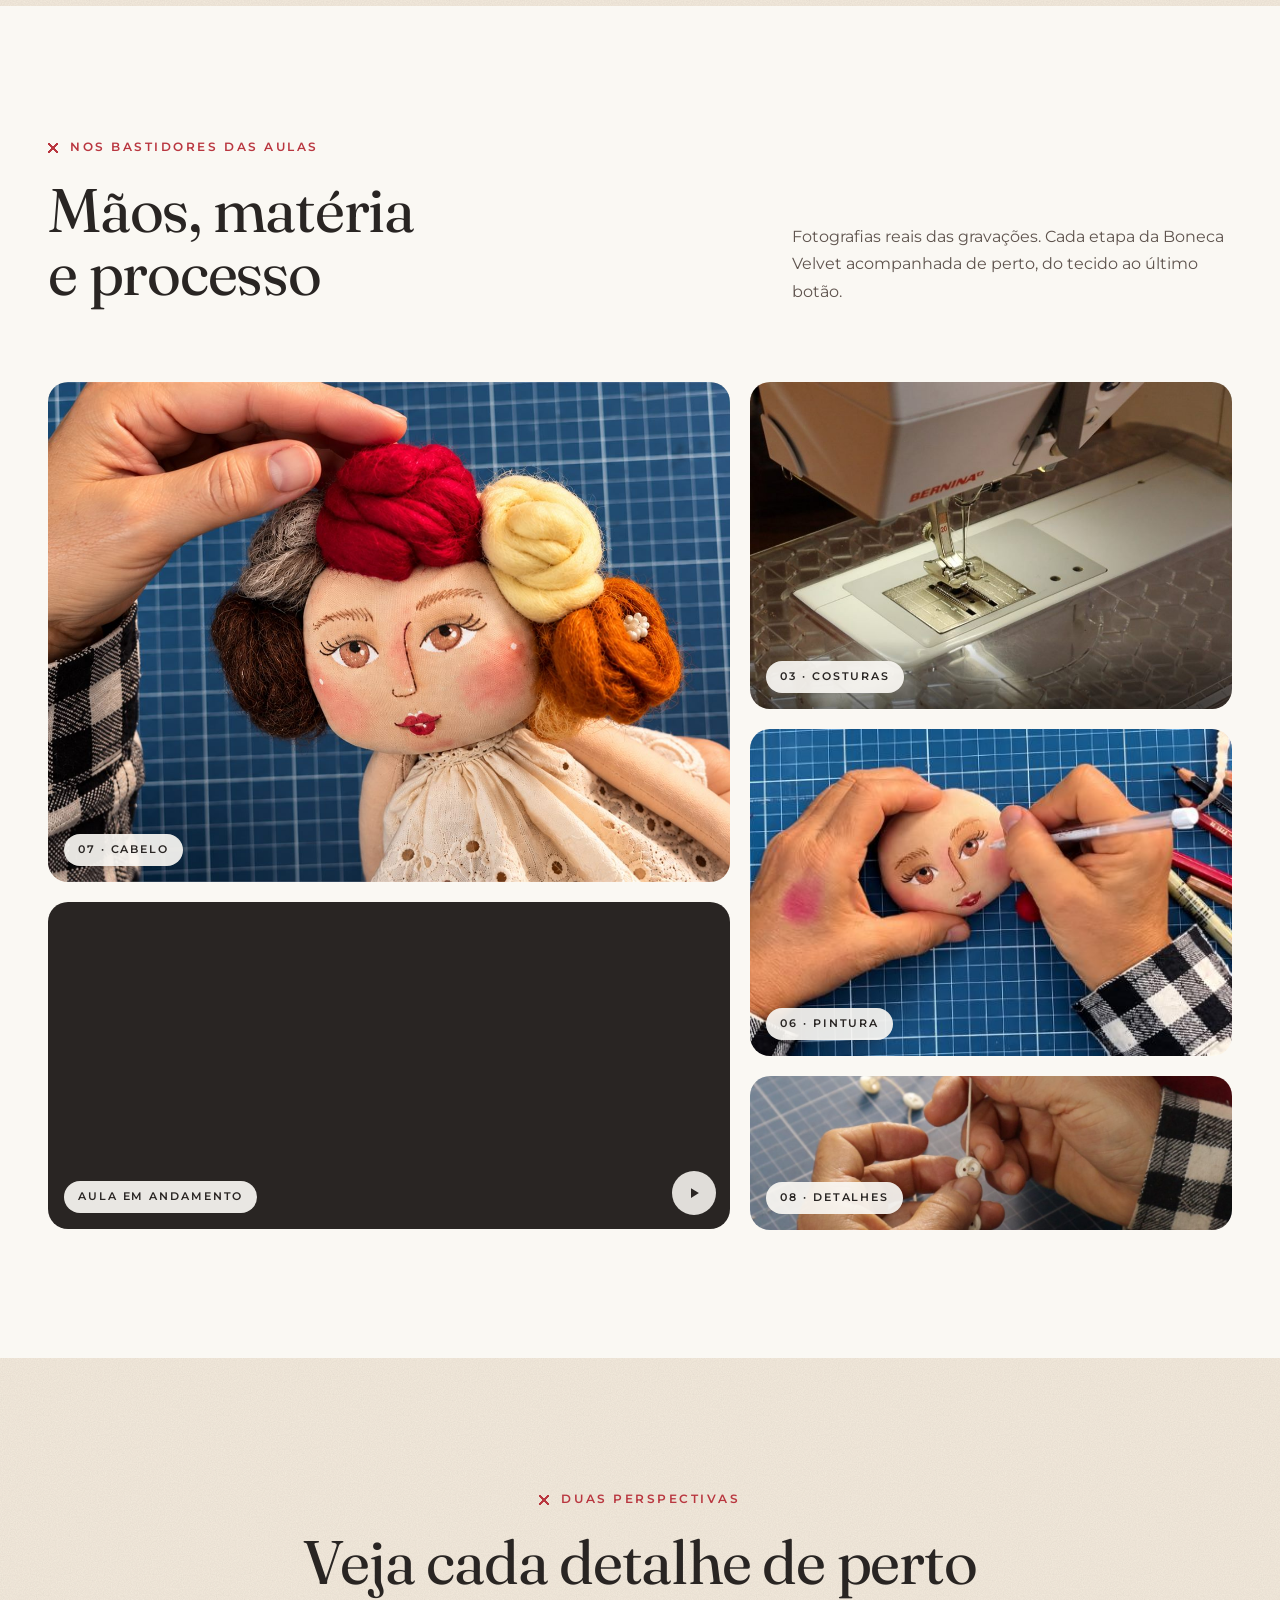
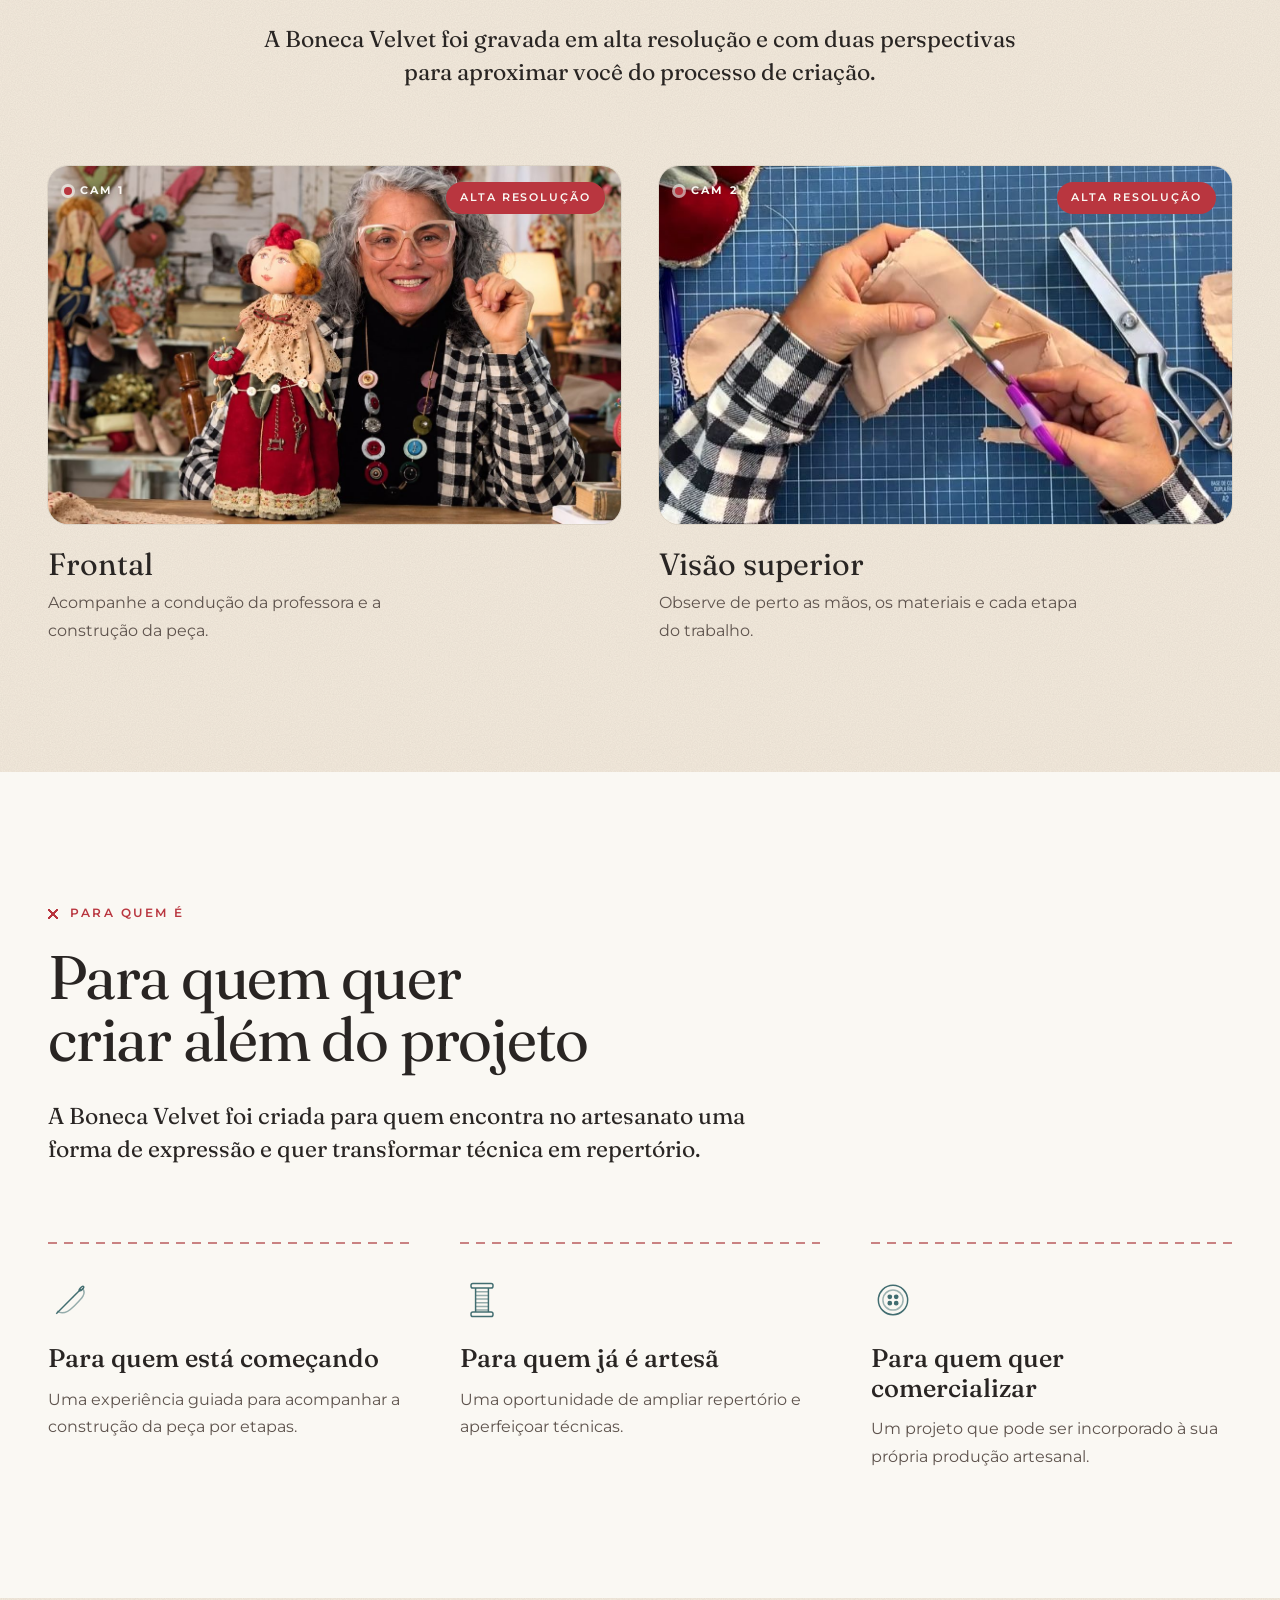
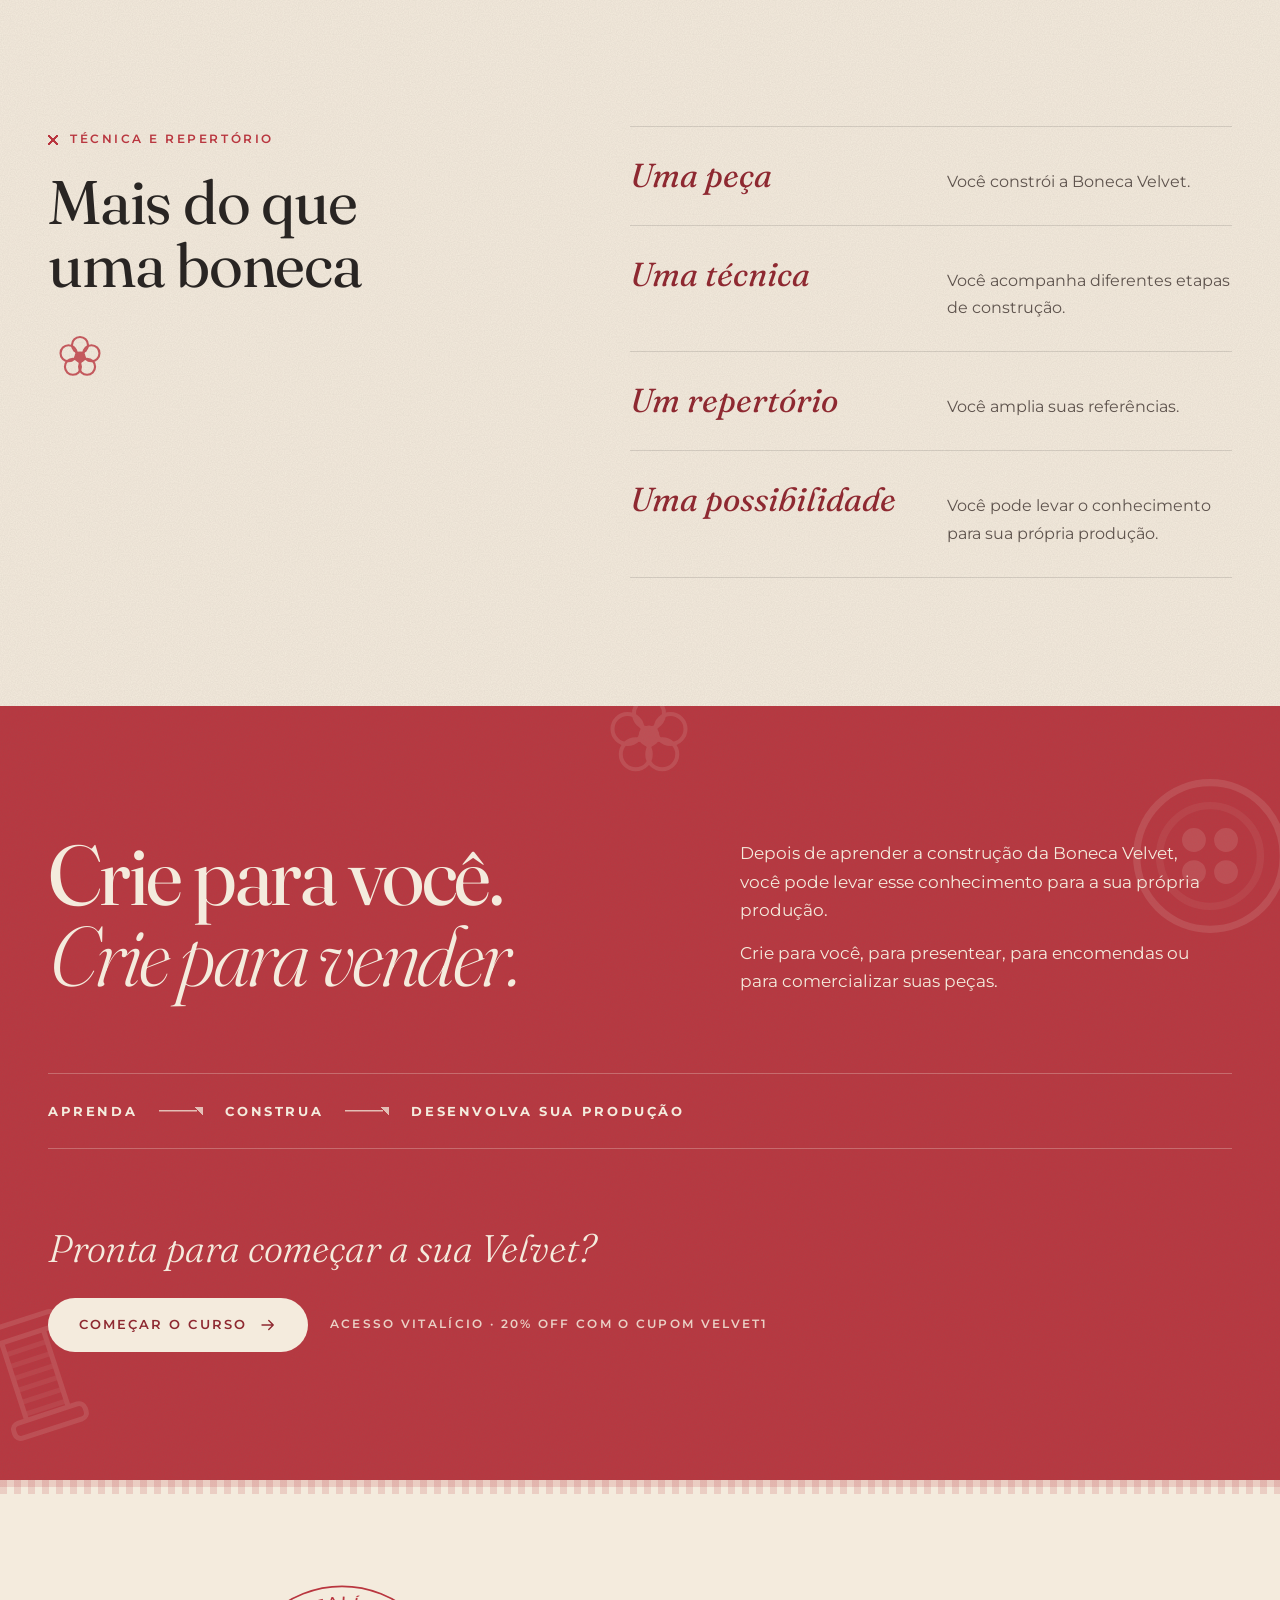
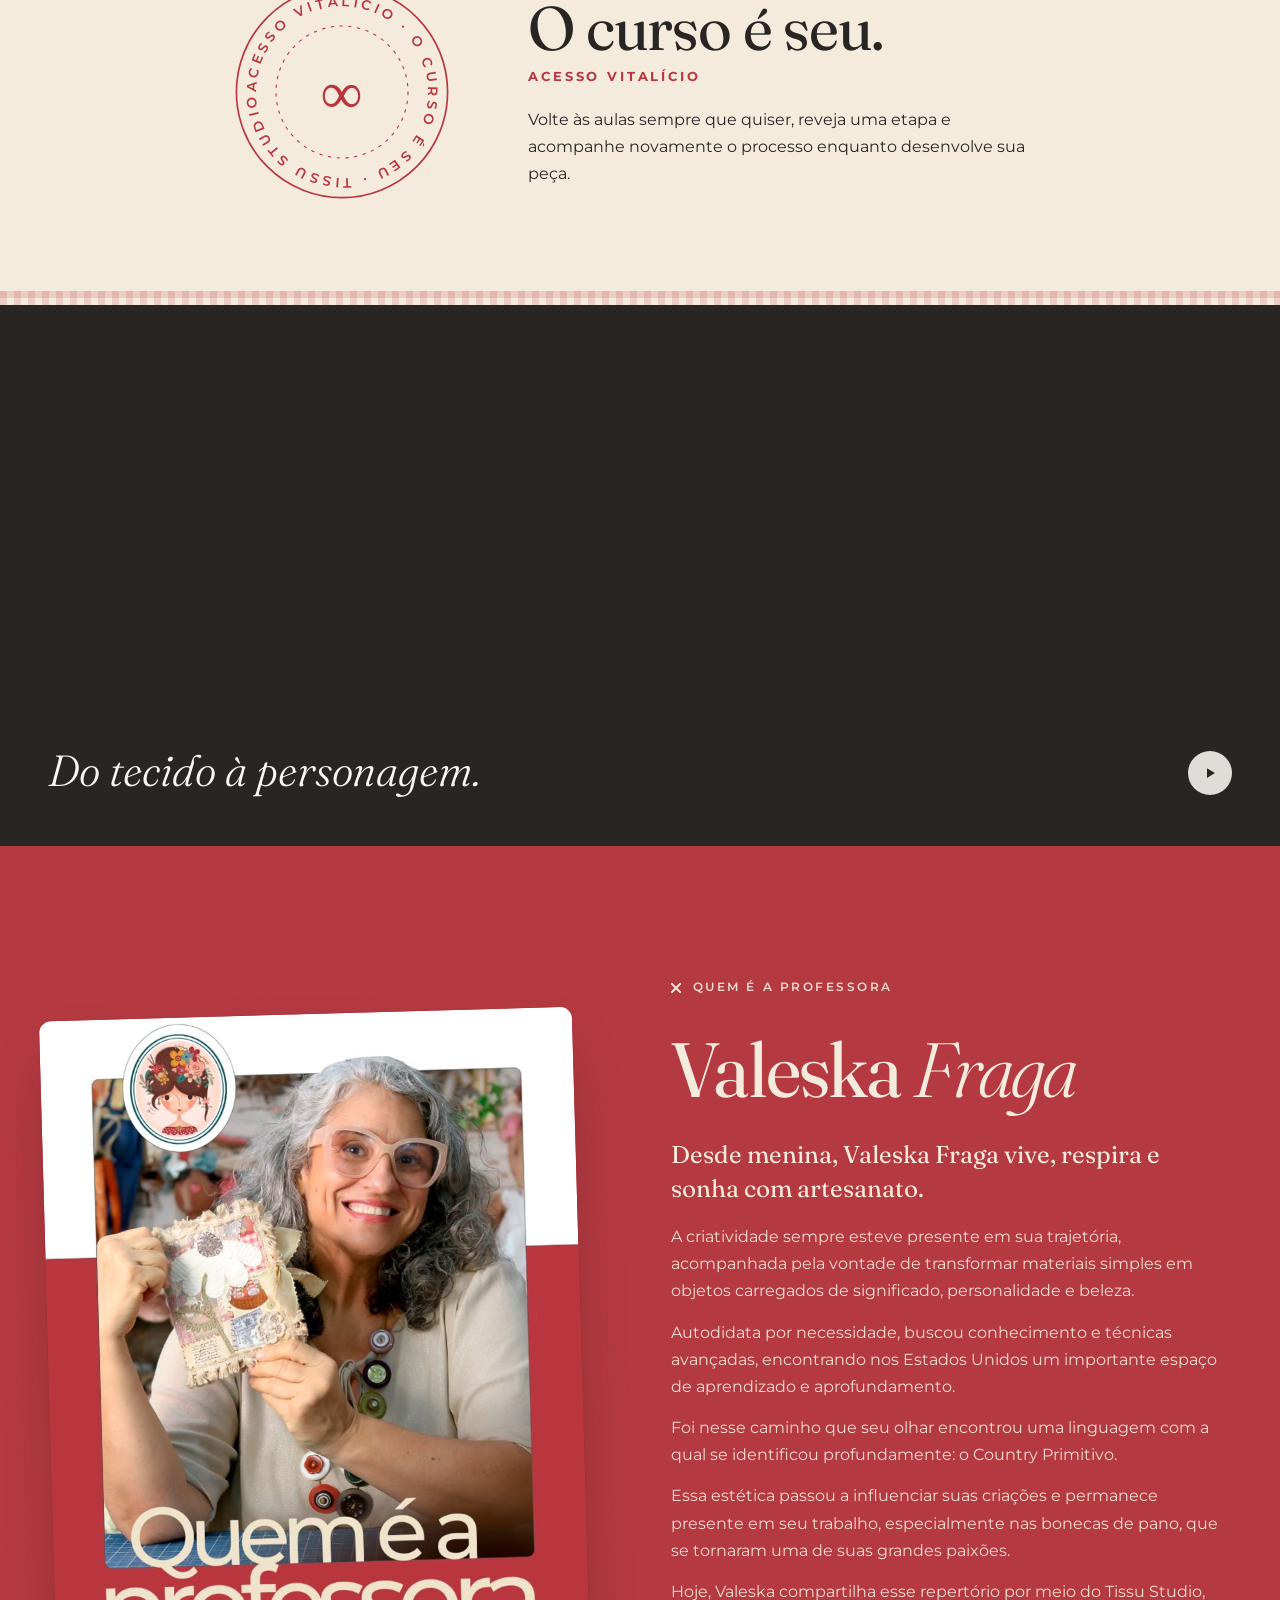
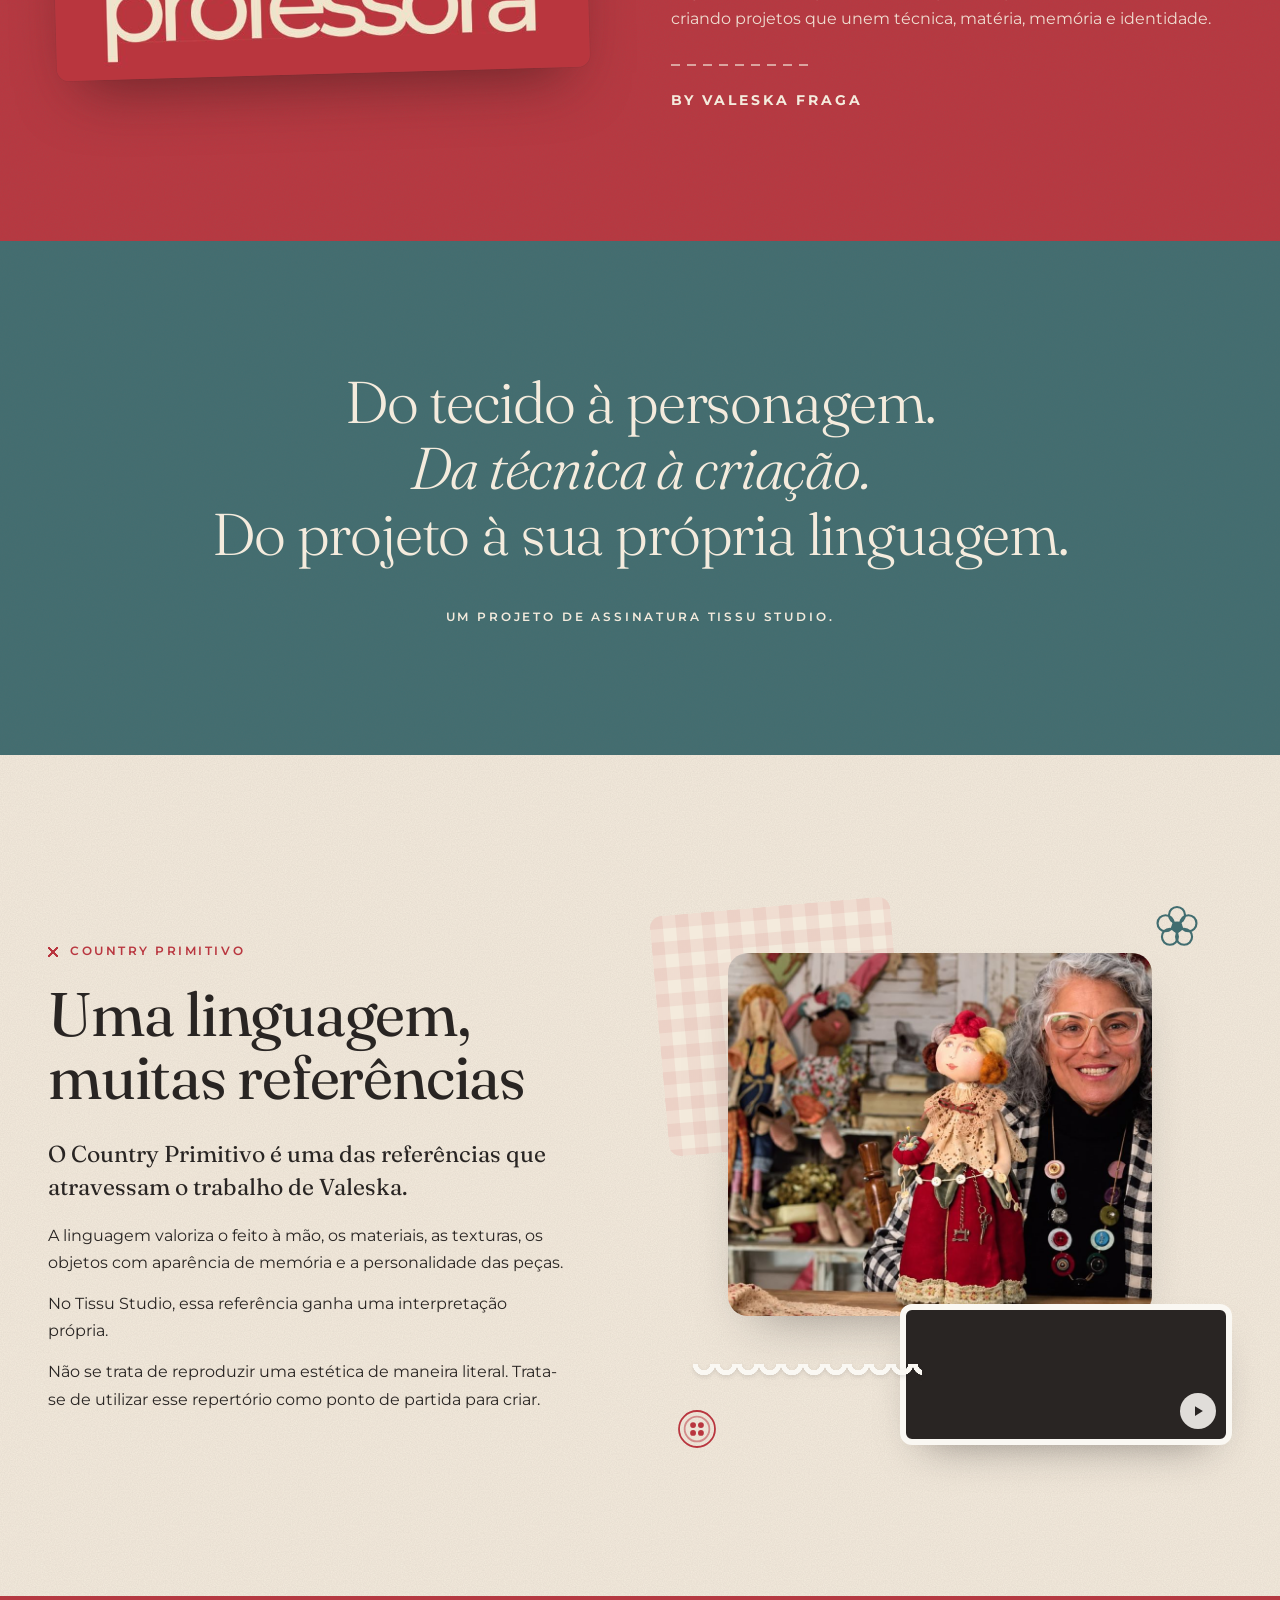
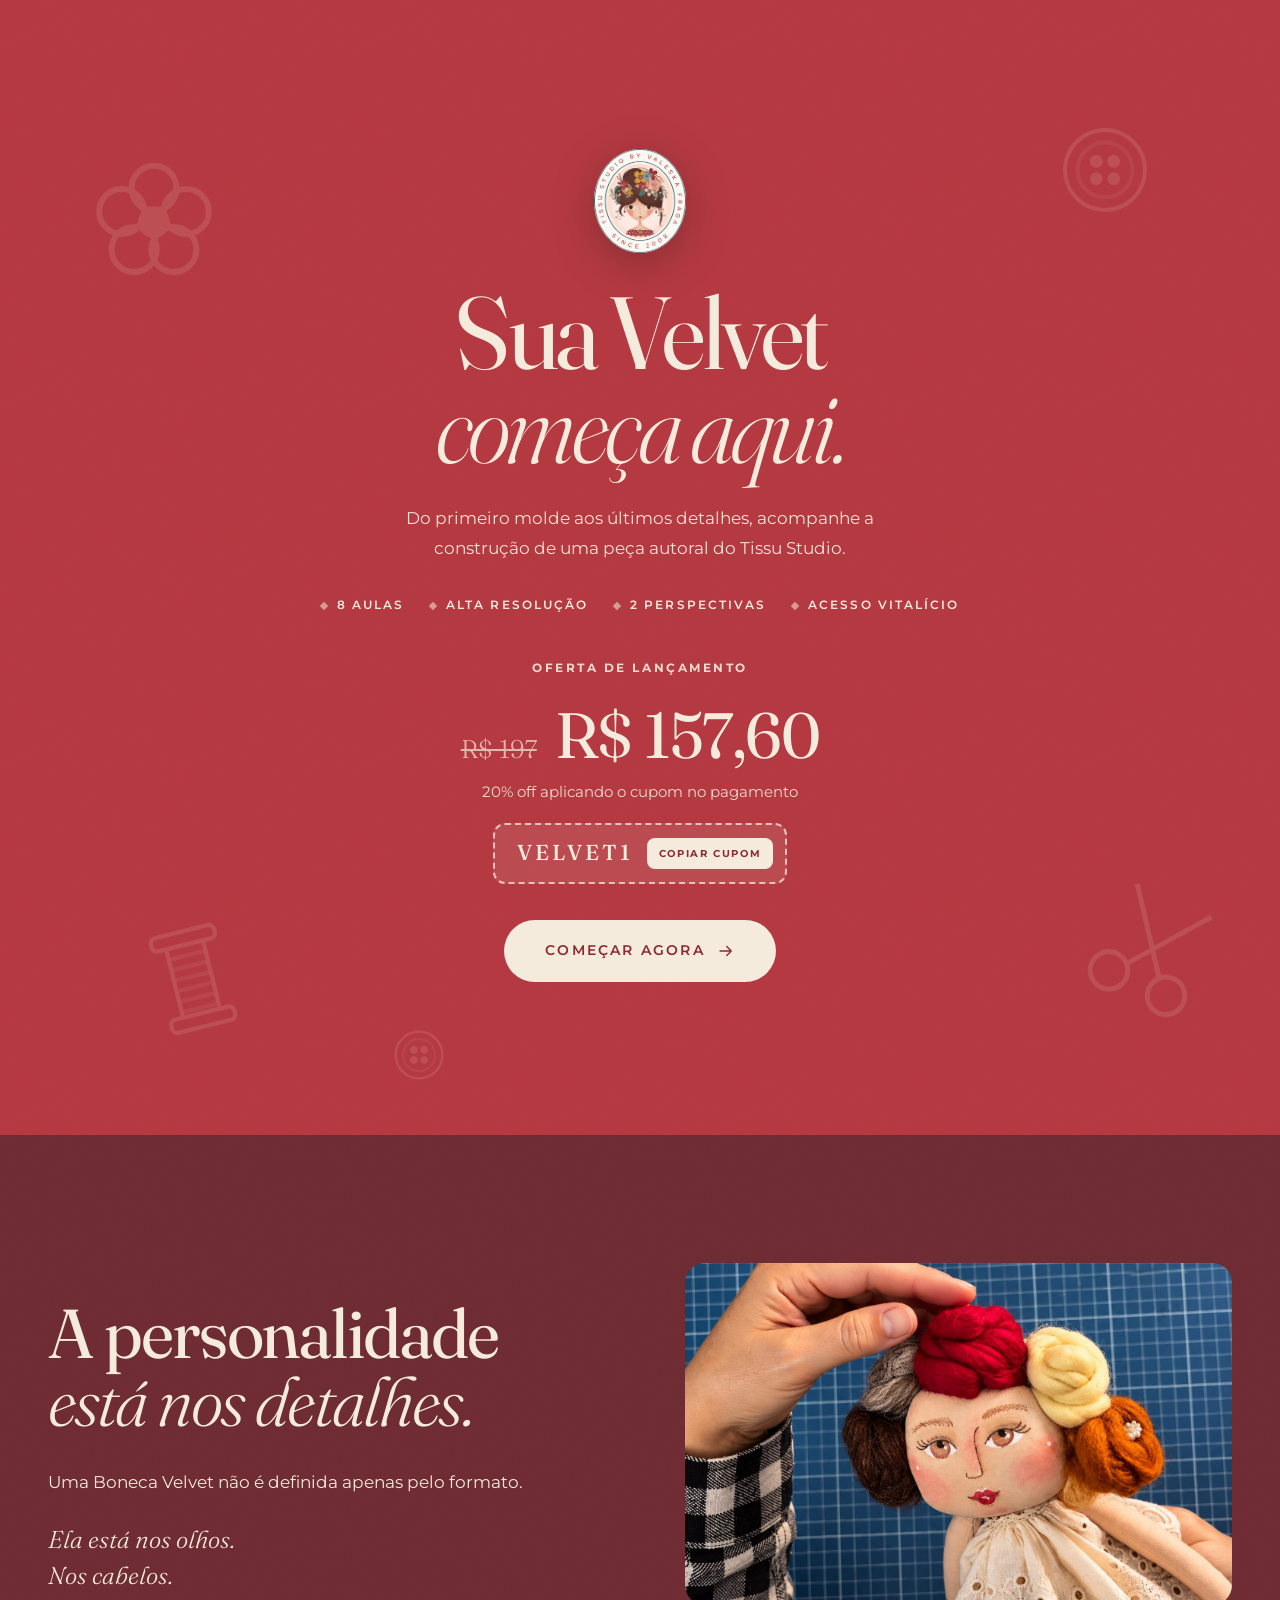
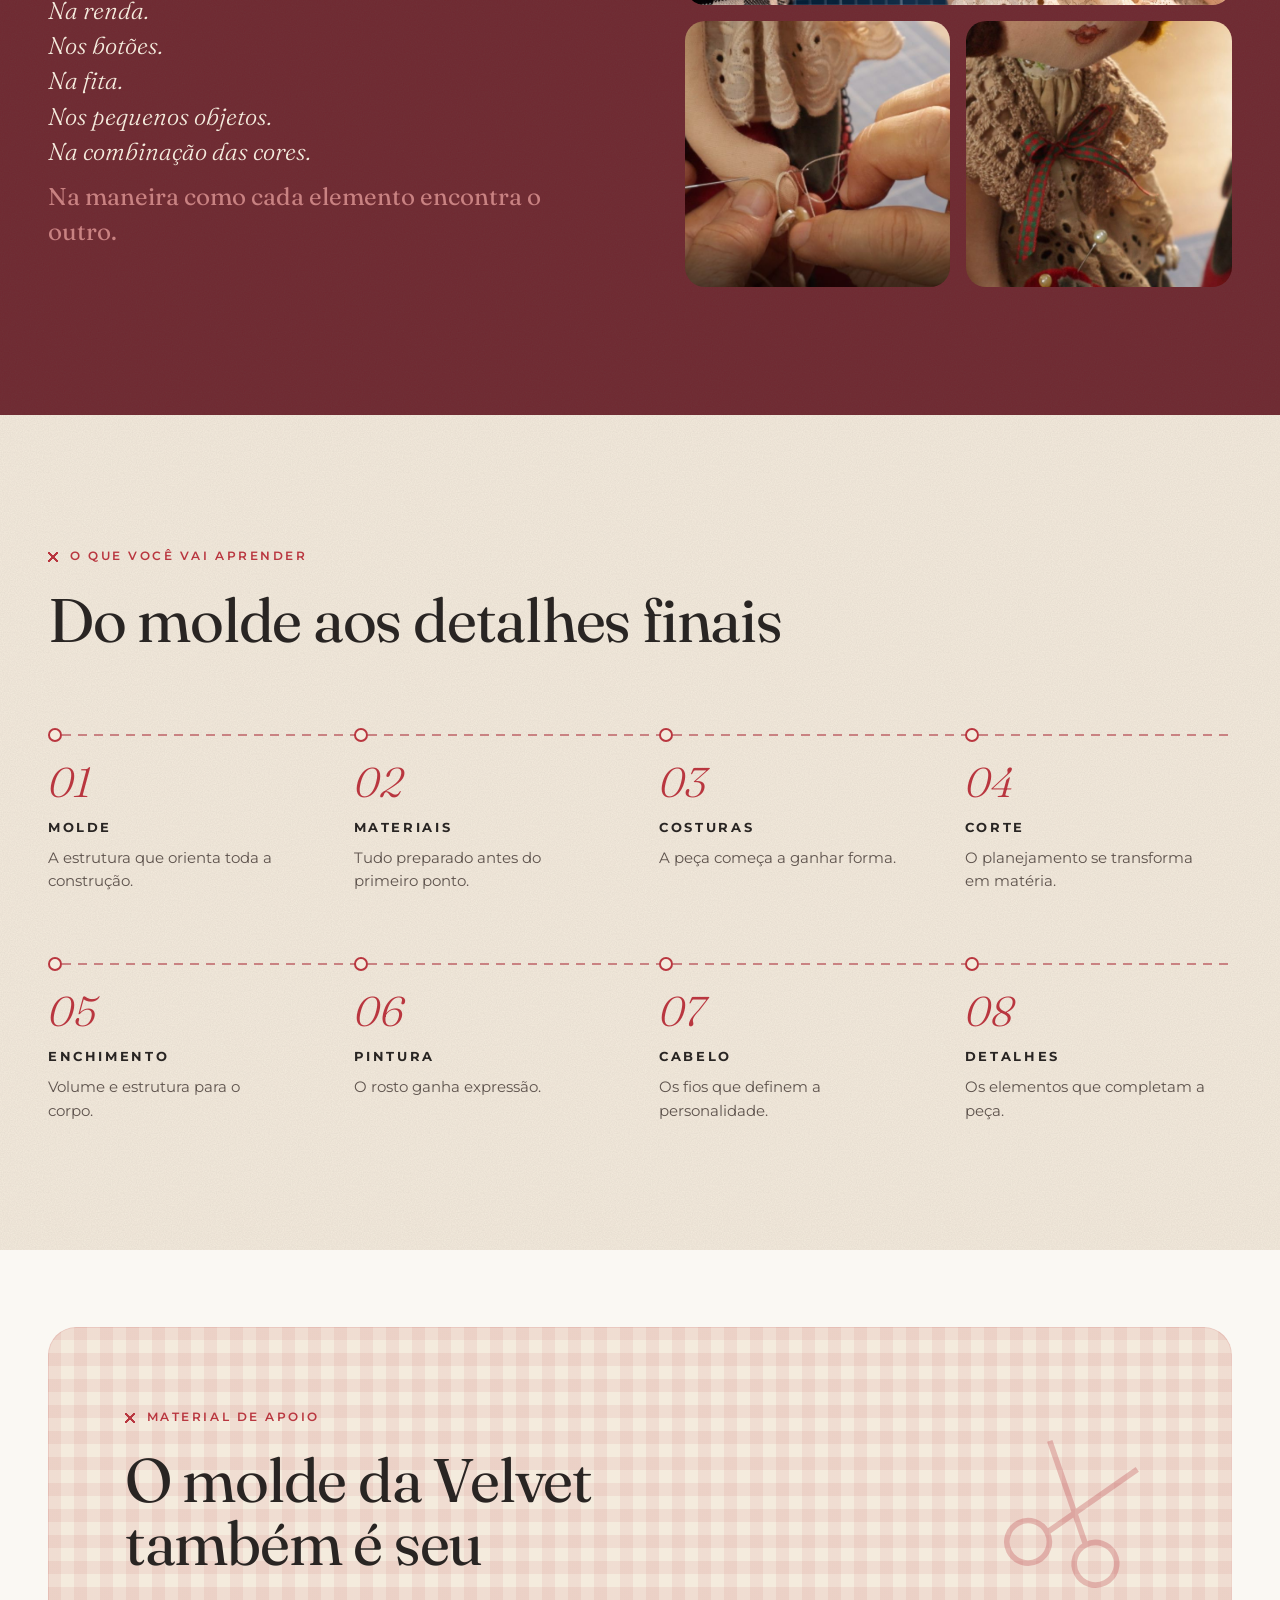
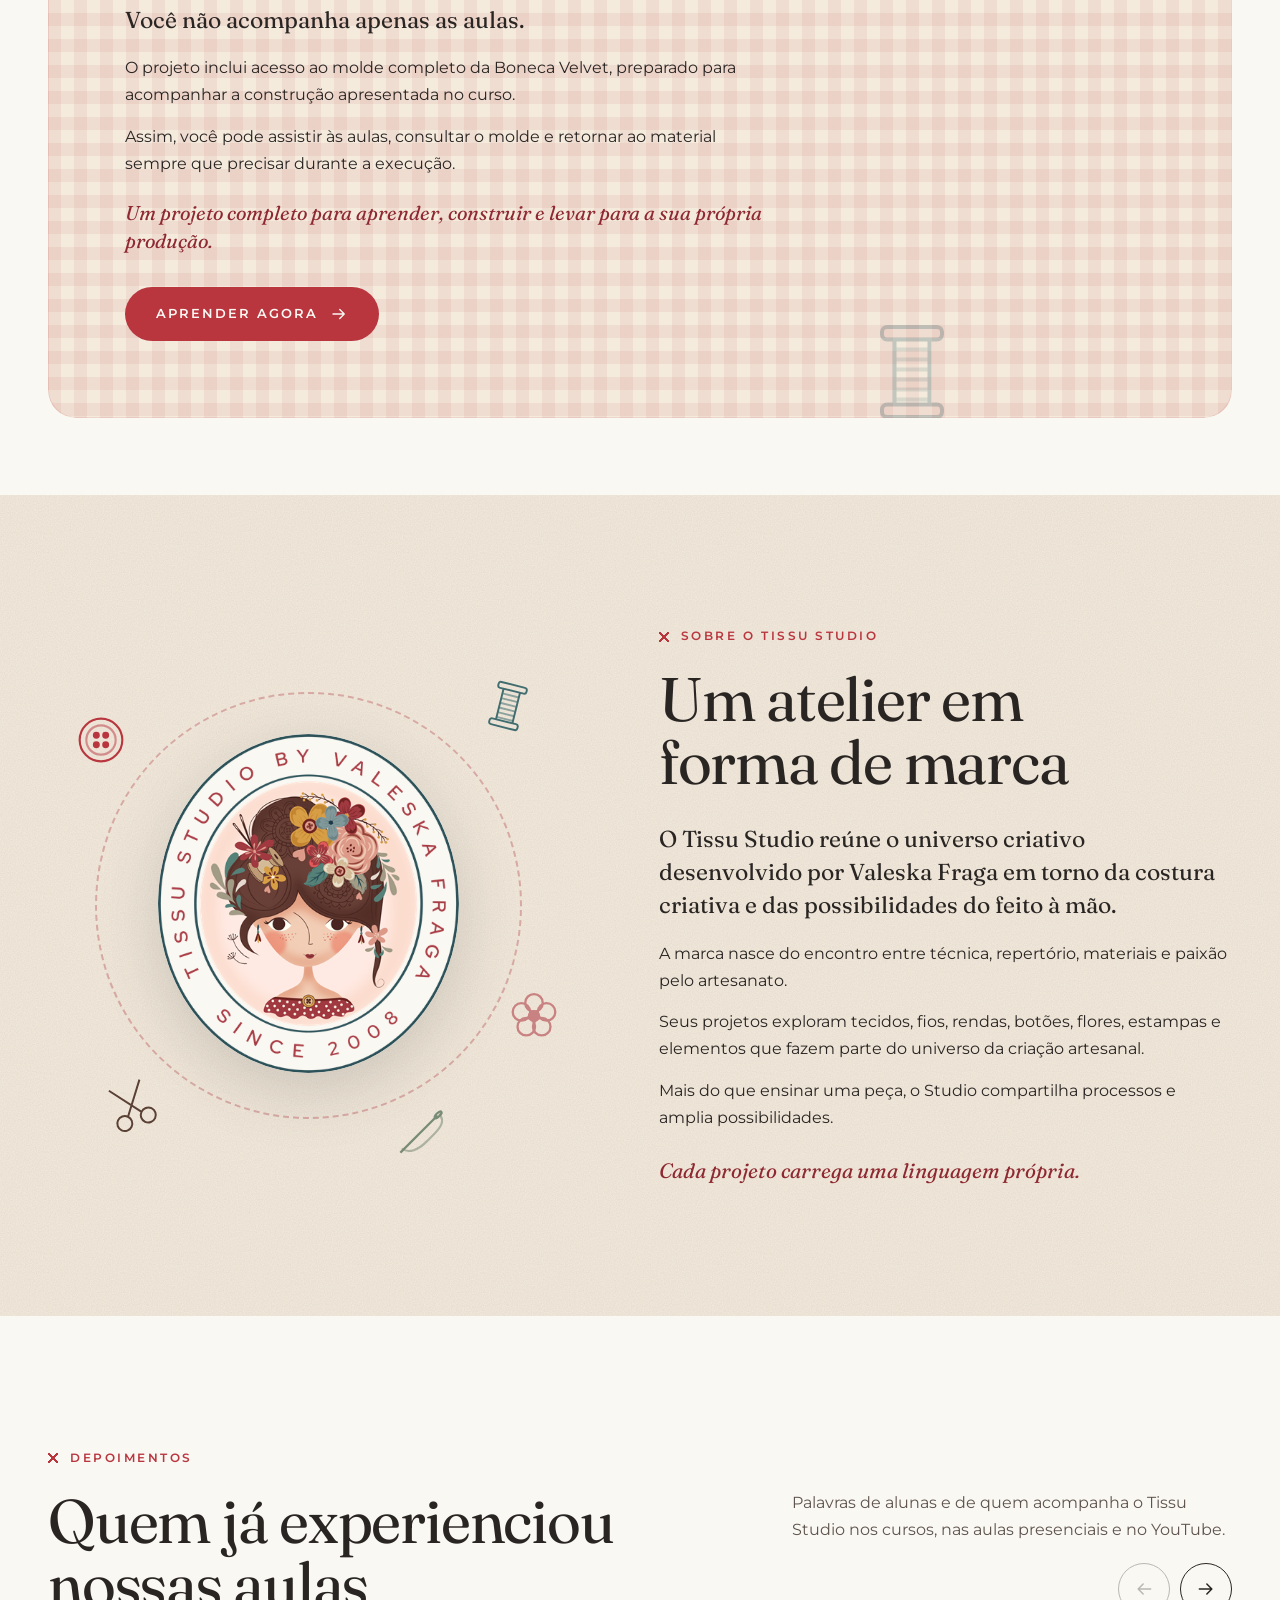
==== commit b15d63a2: "Depoimentos: título "Quem já experienciou nossas aulas" Co-Authored-By: Claude Opus 5.5 <noreply@ant" ====
--- a/cursos/boneca-velvet/index.html
+++ b/cursos/boneca-velvet/index.html
@@ -605,7 +605,7 @@
         <header class="section-head section-head--split reveal">
           <div>
             <p class="eyebrow">Depoimentos</p>
-            <h2 class="h2" id="dep-title">Quem já esteve no atelier</h2>
+            <h2 class="h2" id="dep-title">Quem já experienciou nossas aulas</h2>
           </div>
           <div class="testimonials__aside">
             <p class="section-head__aside">Palavras de alunas e de quem acompanha o Tissu Studio nos cursos, nas aulas presenciais e no YouTube.</p>
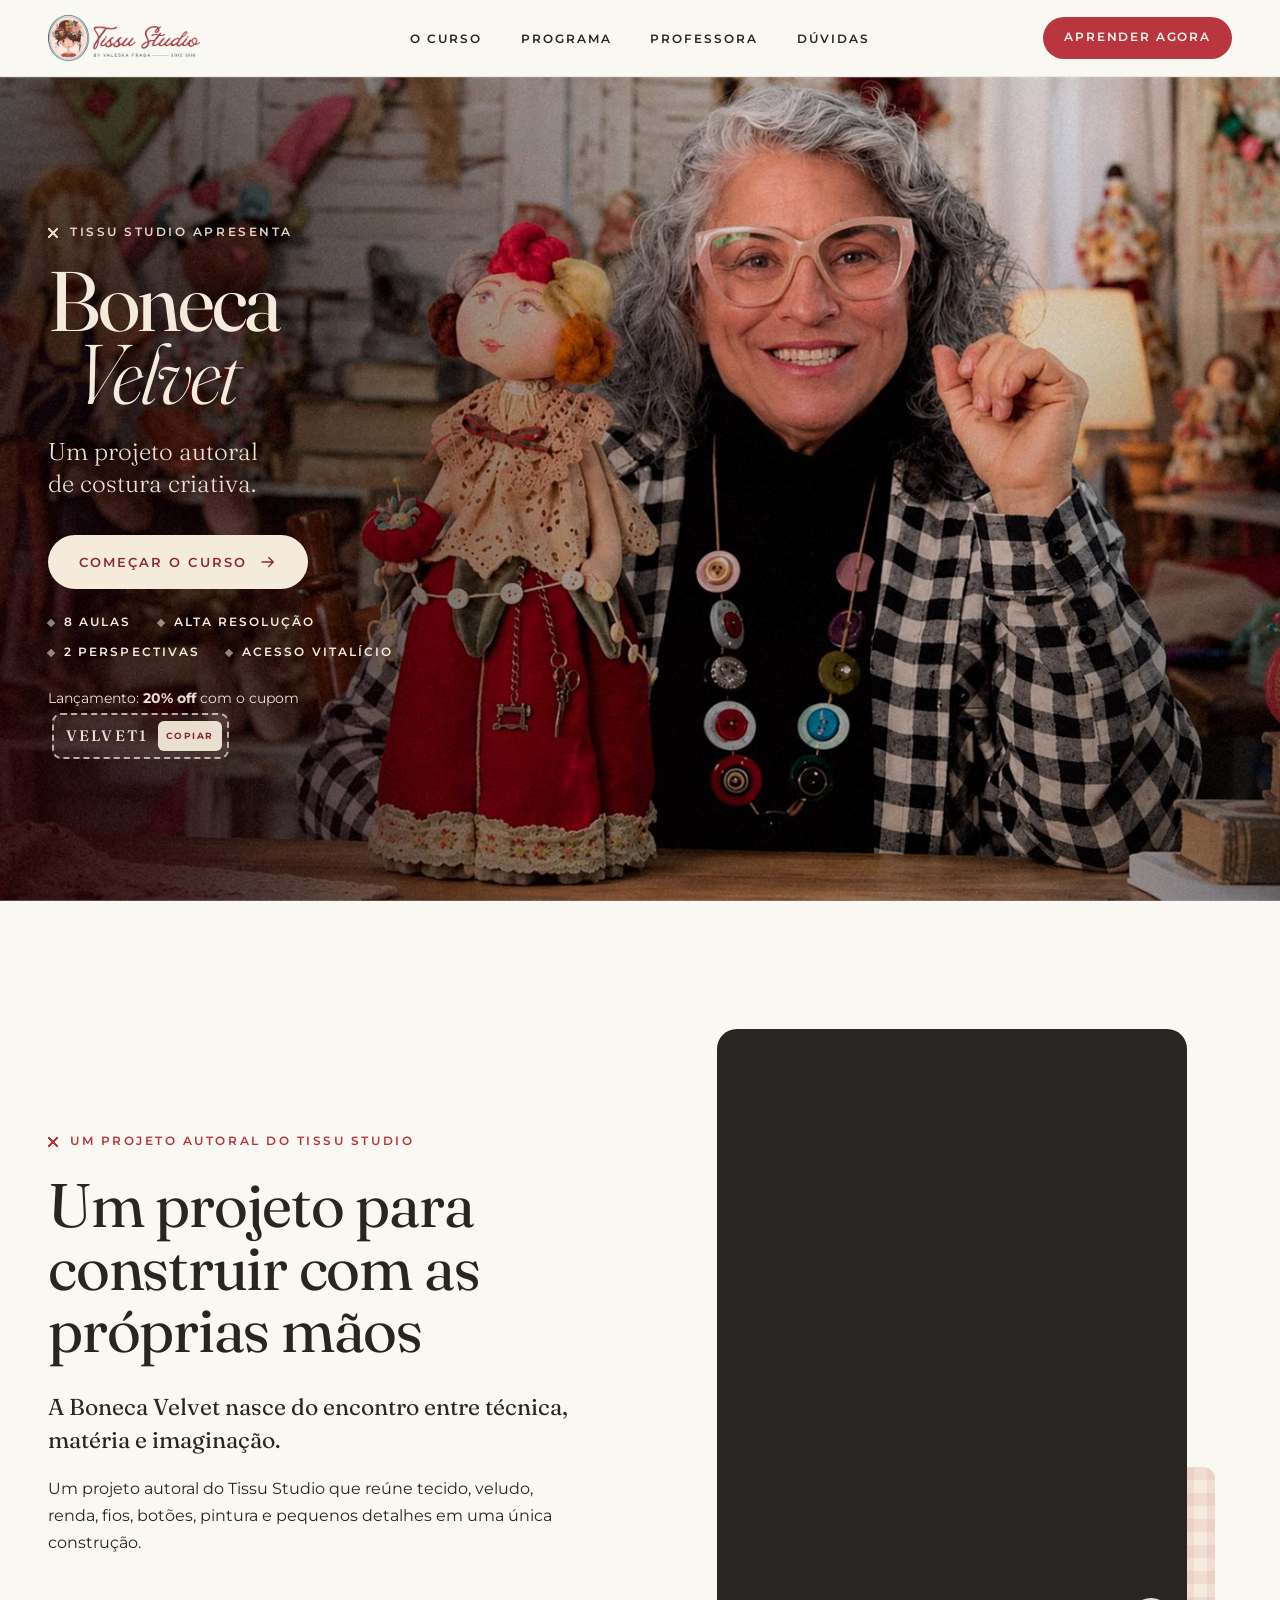
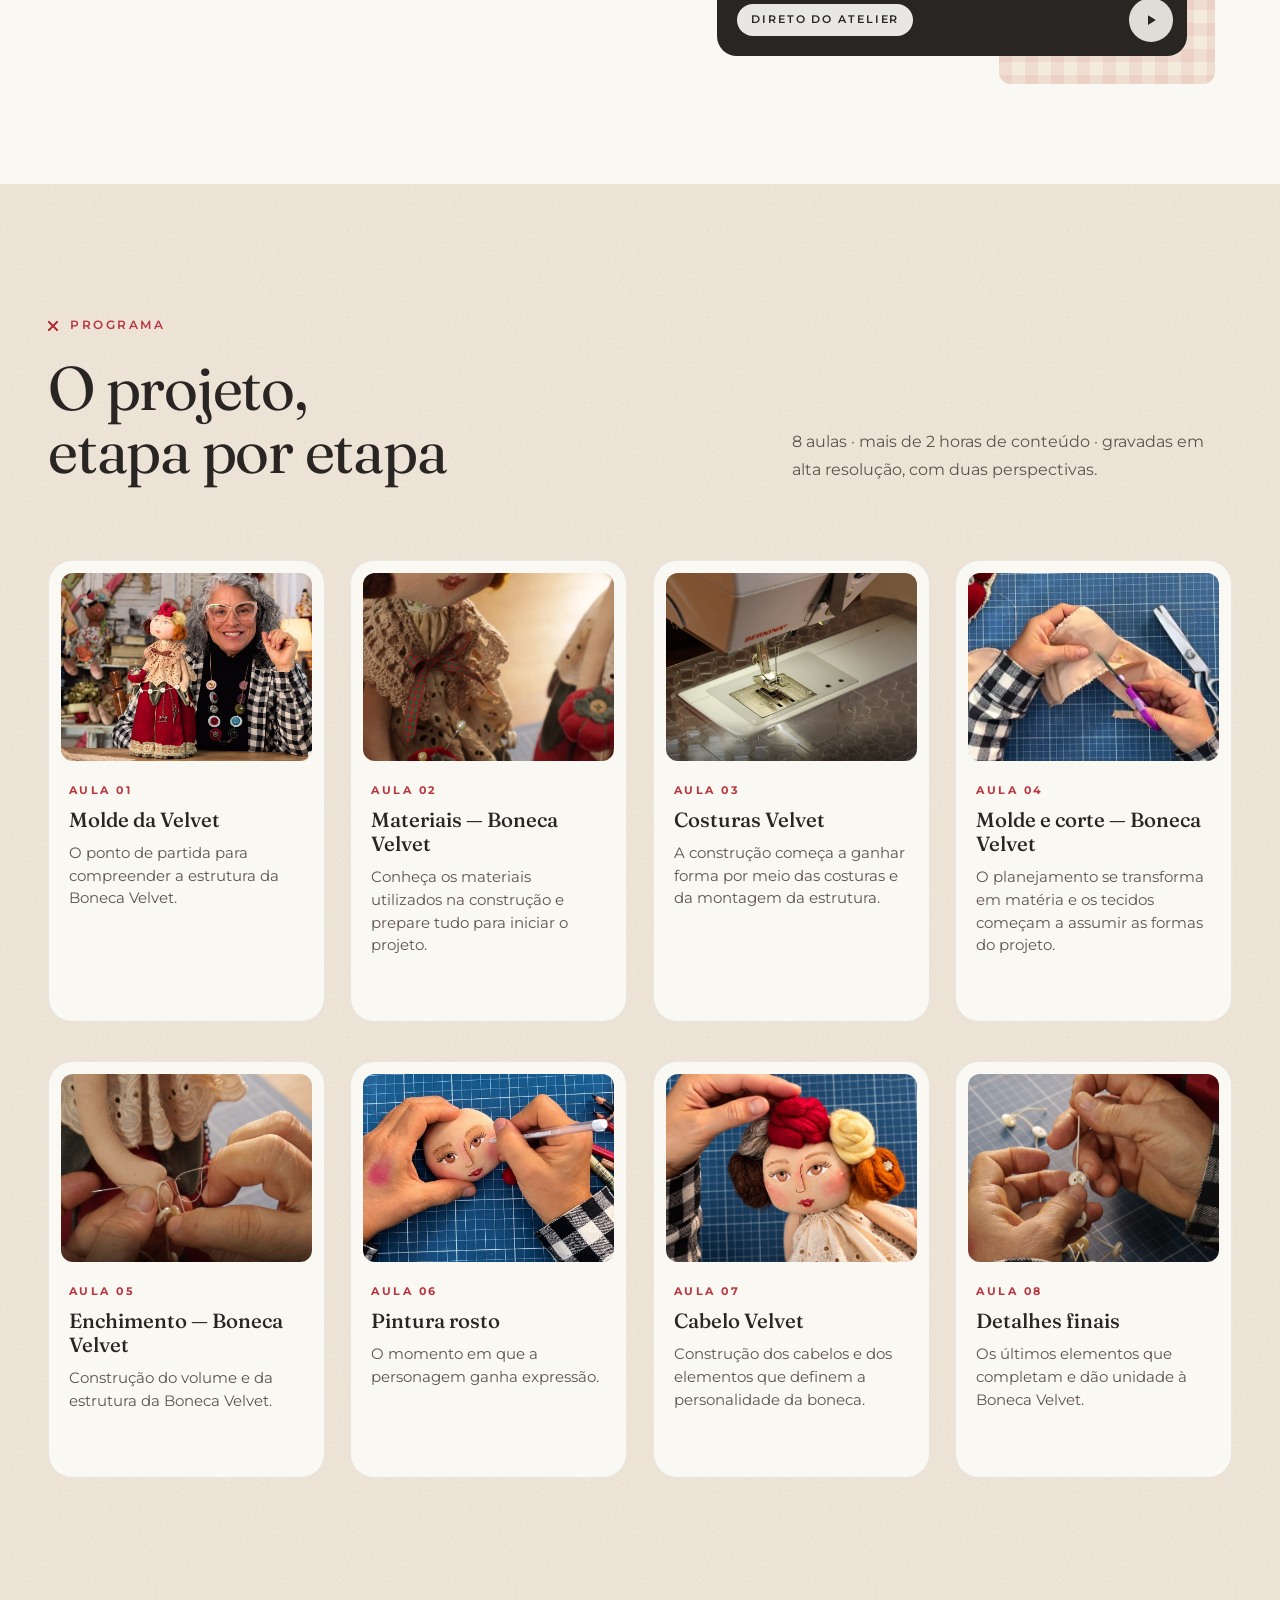
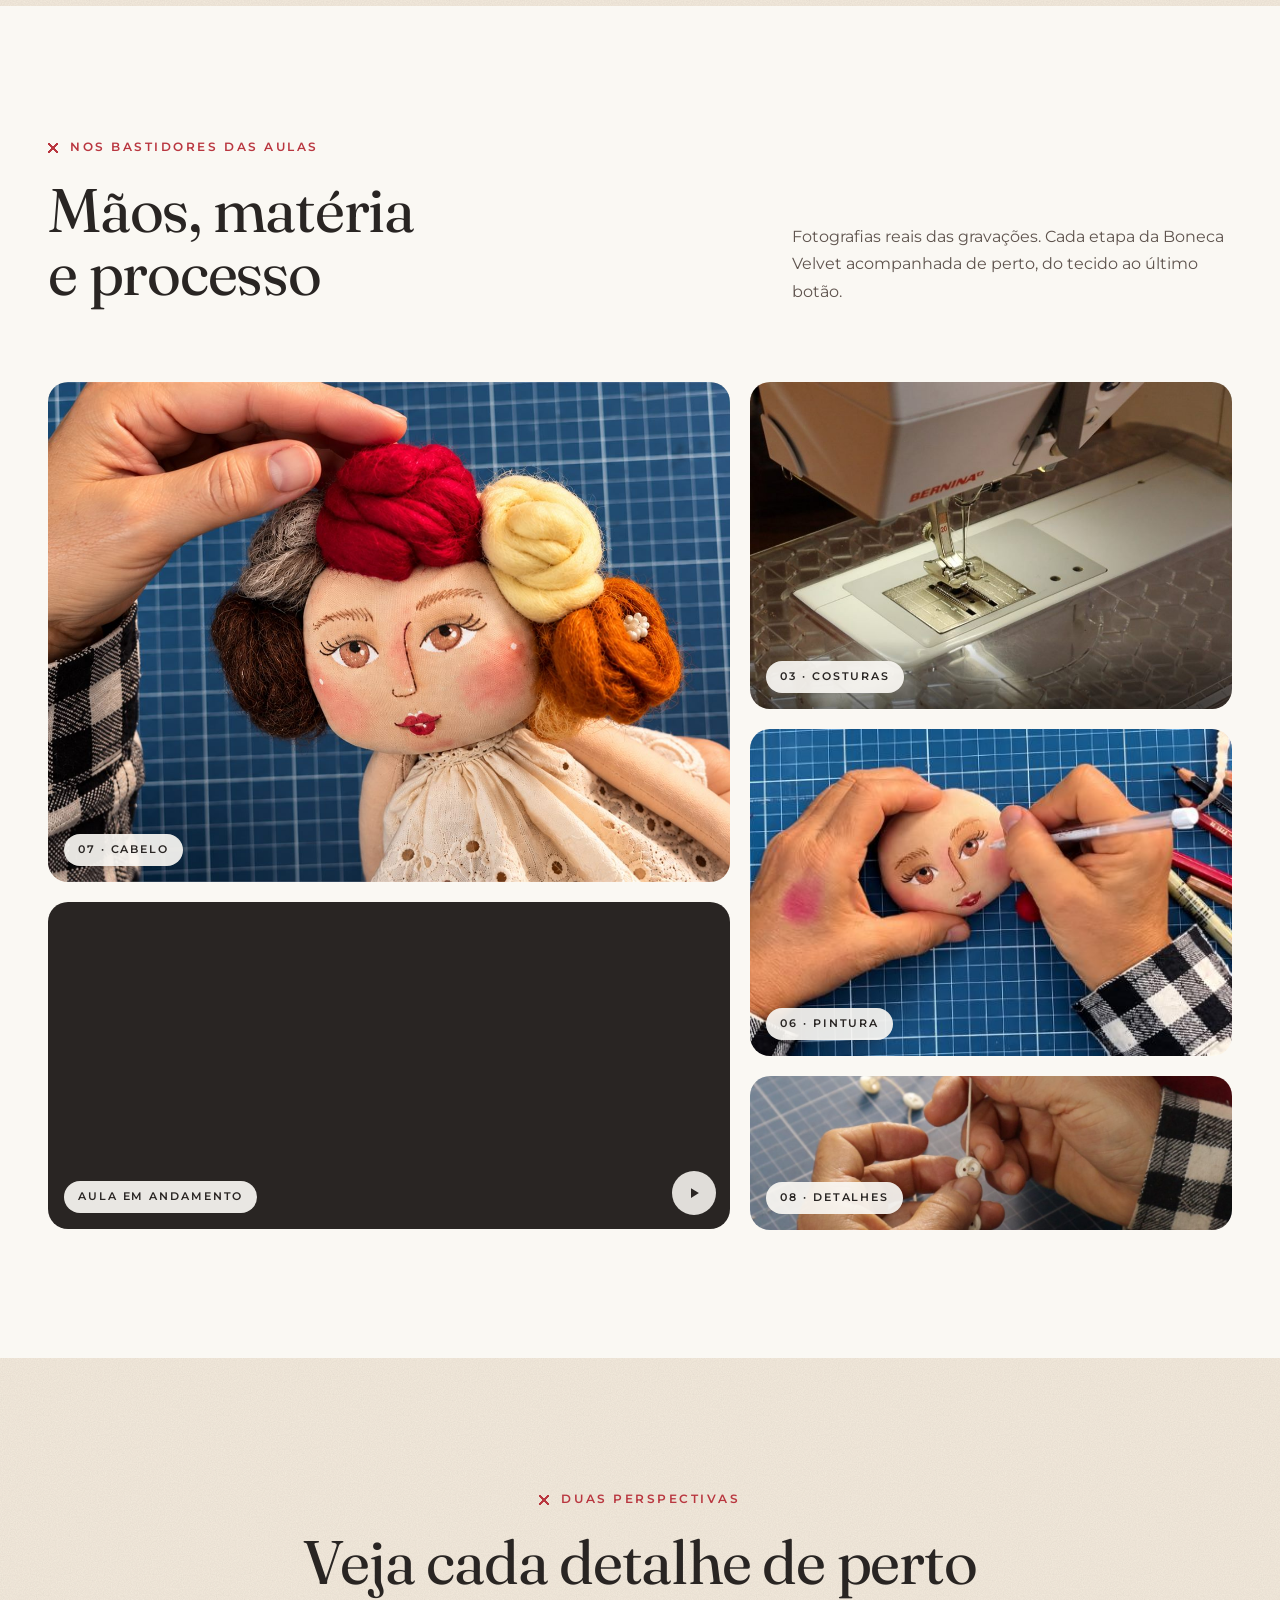
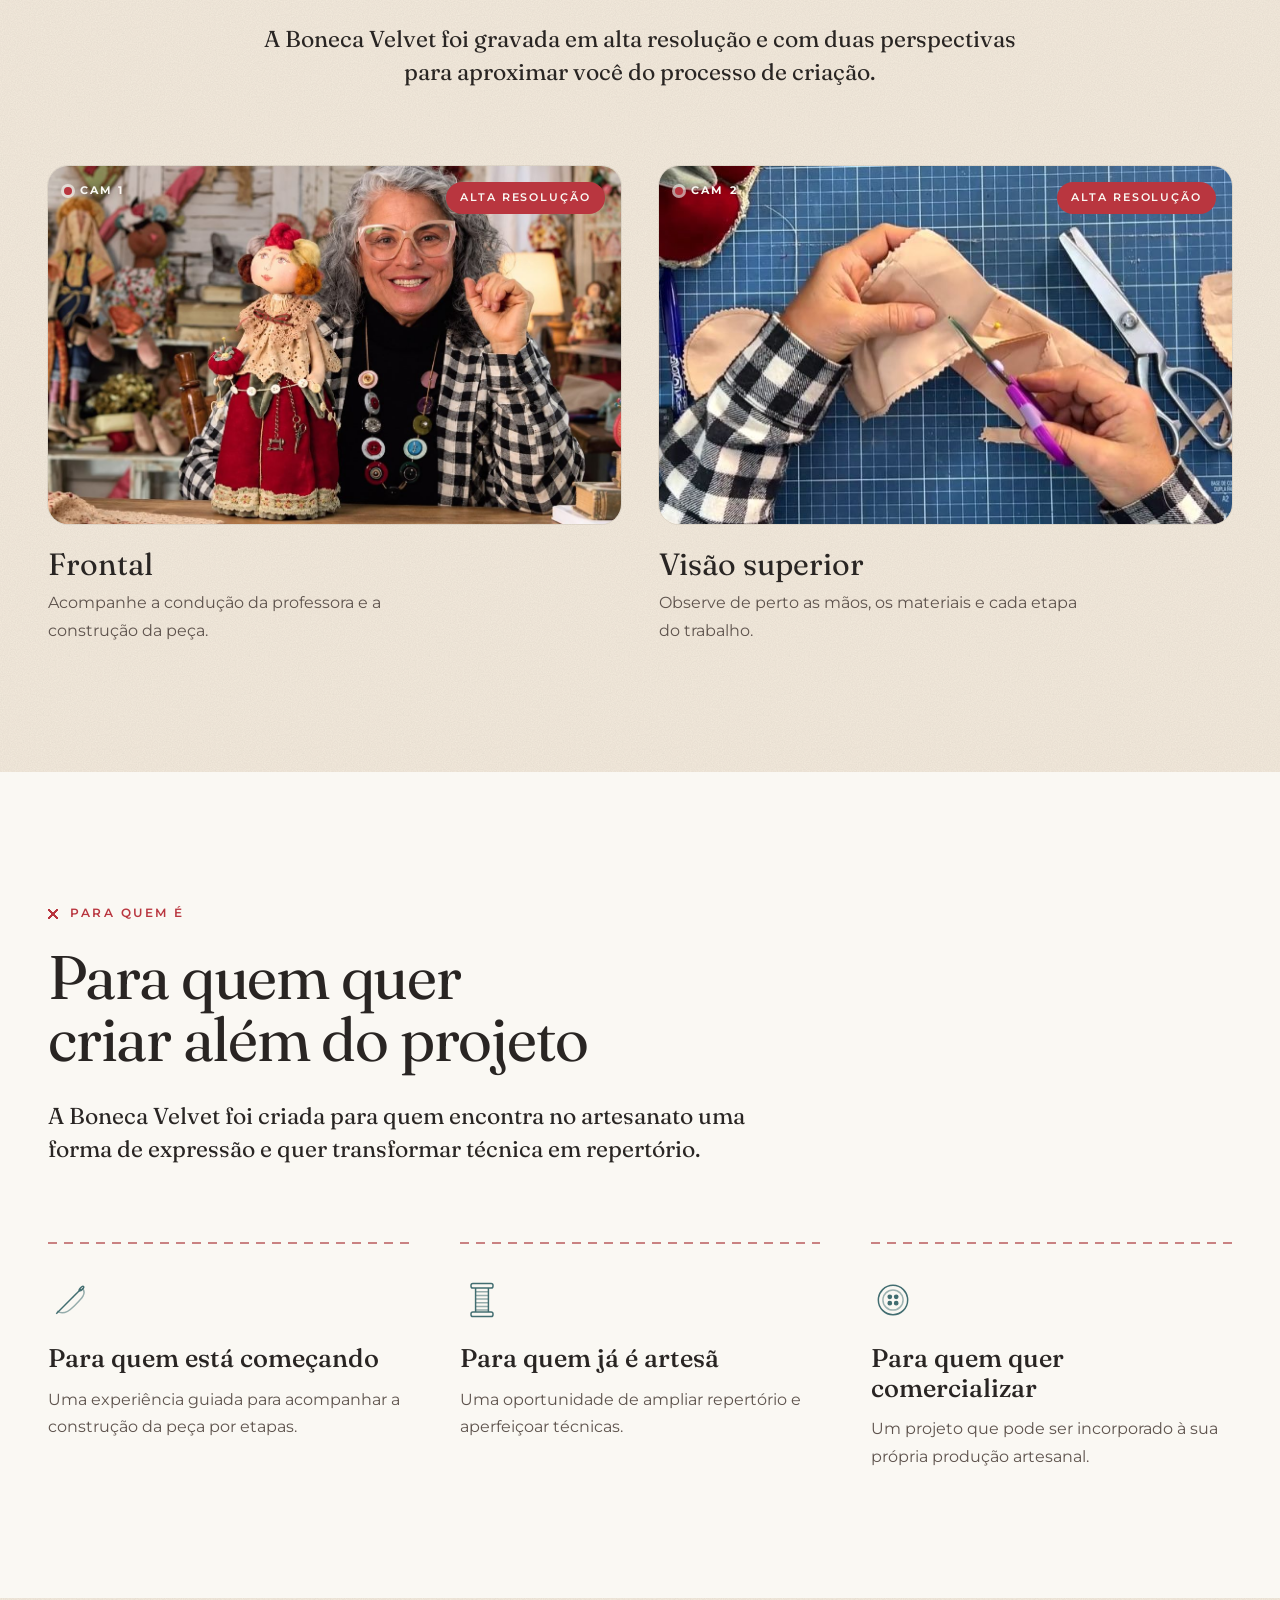
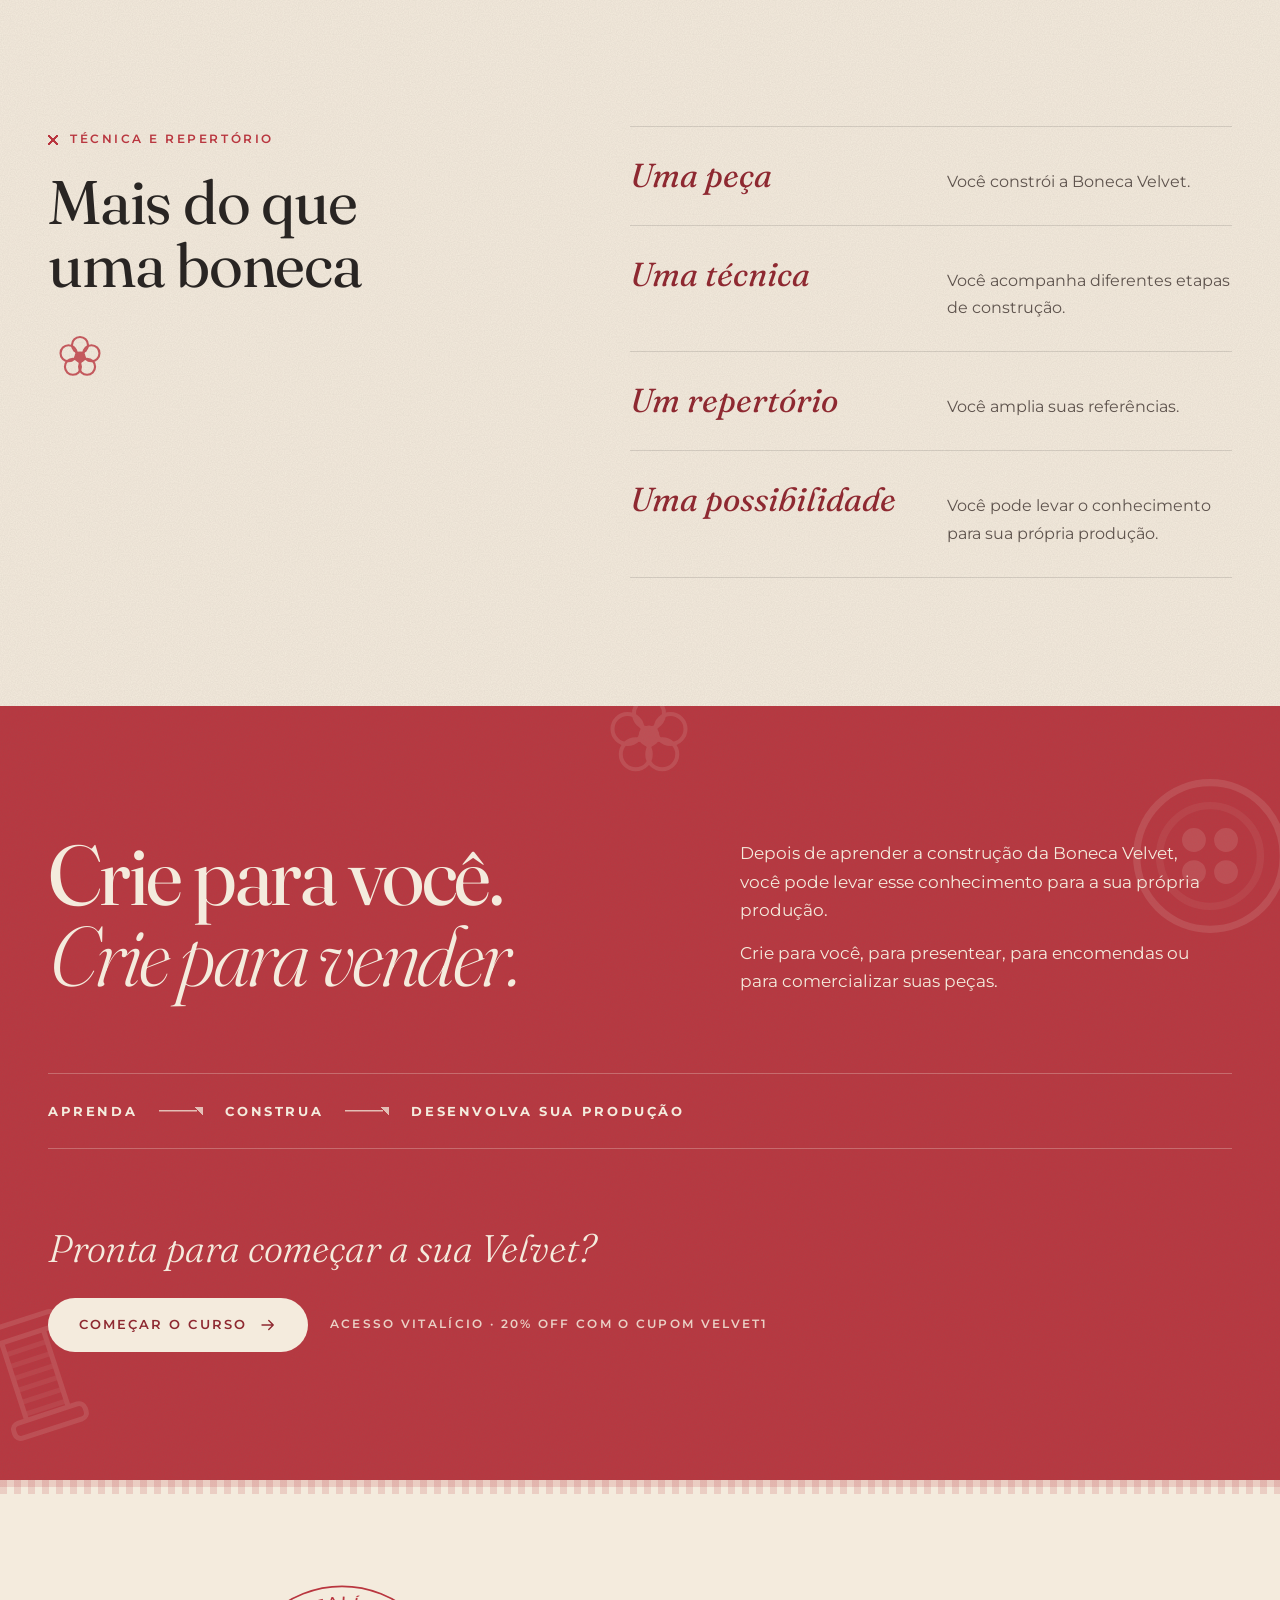
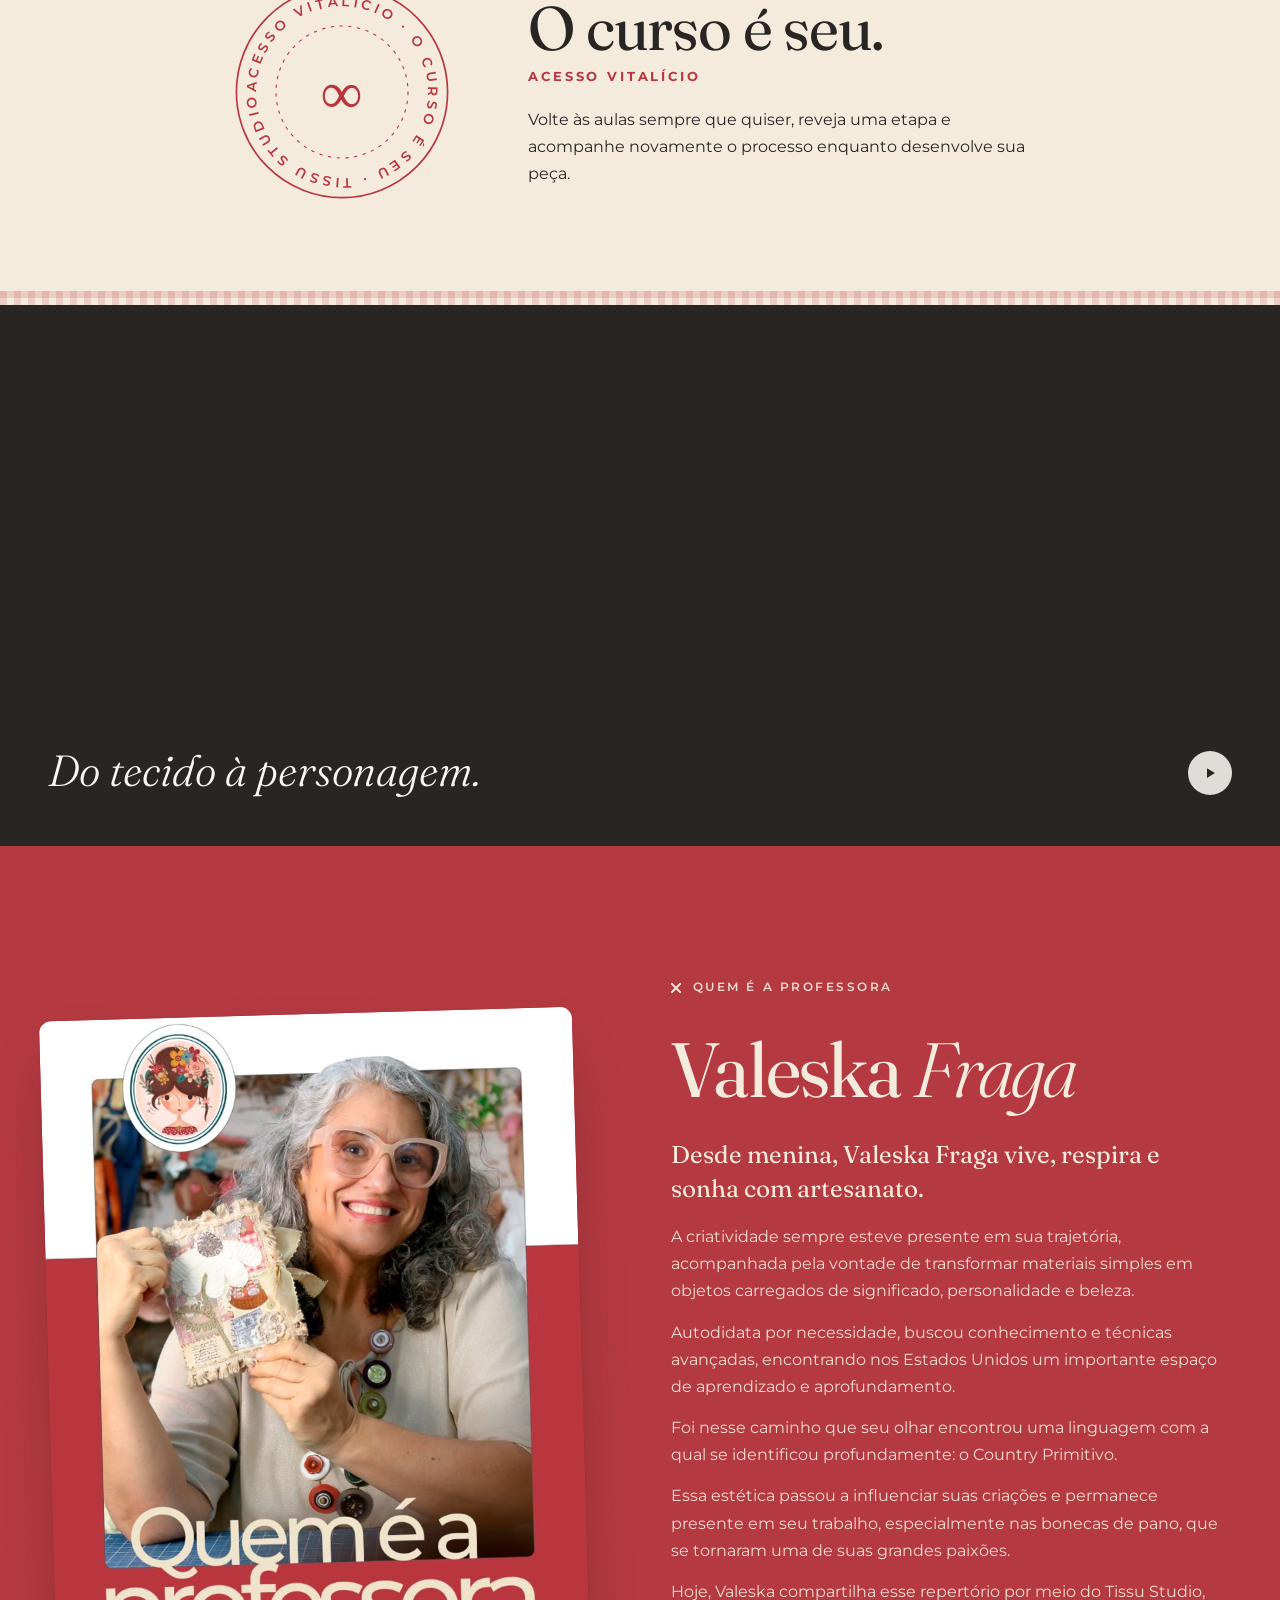
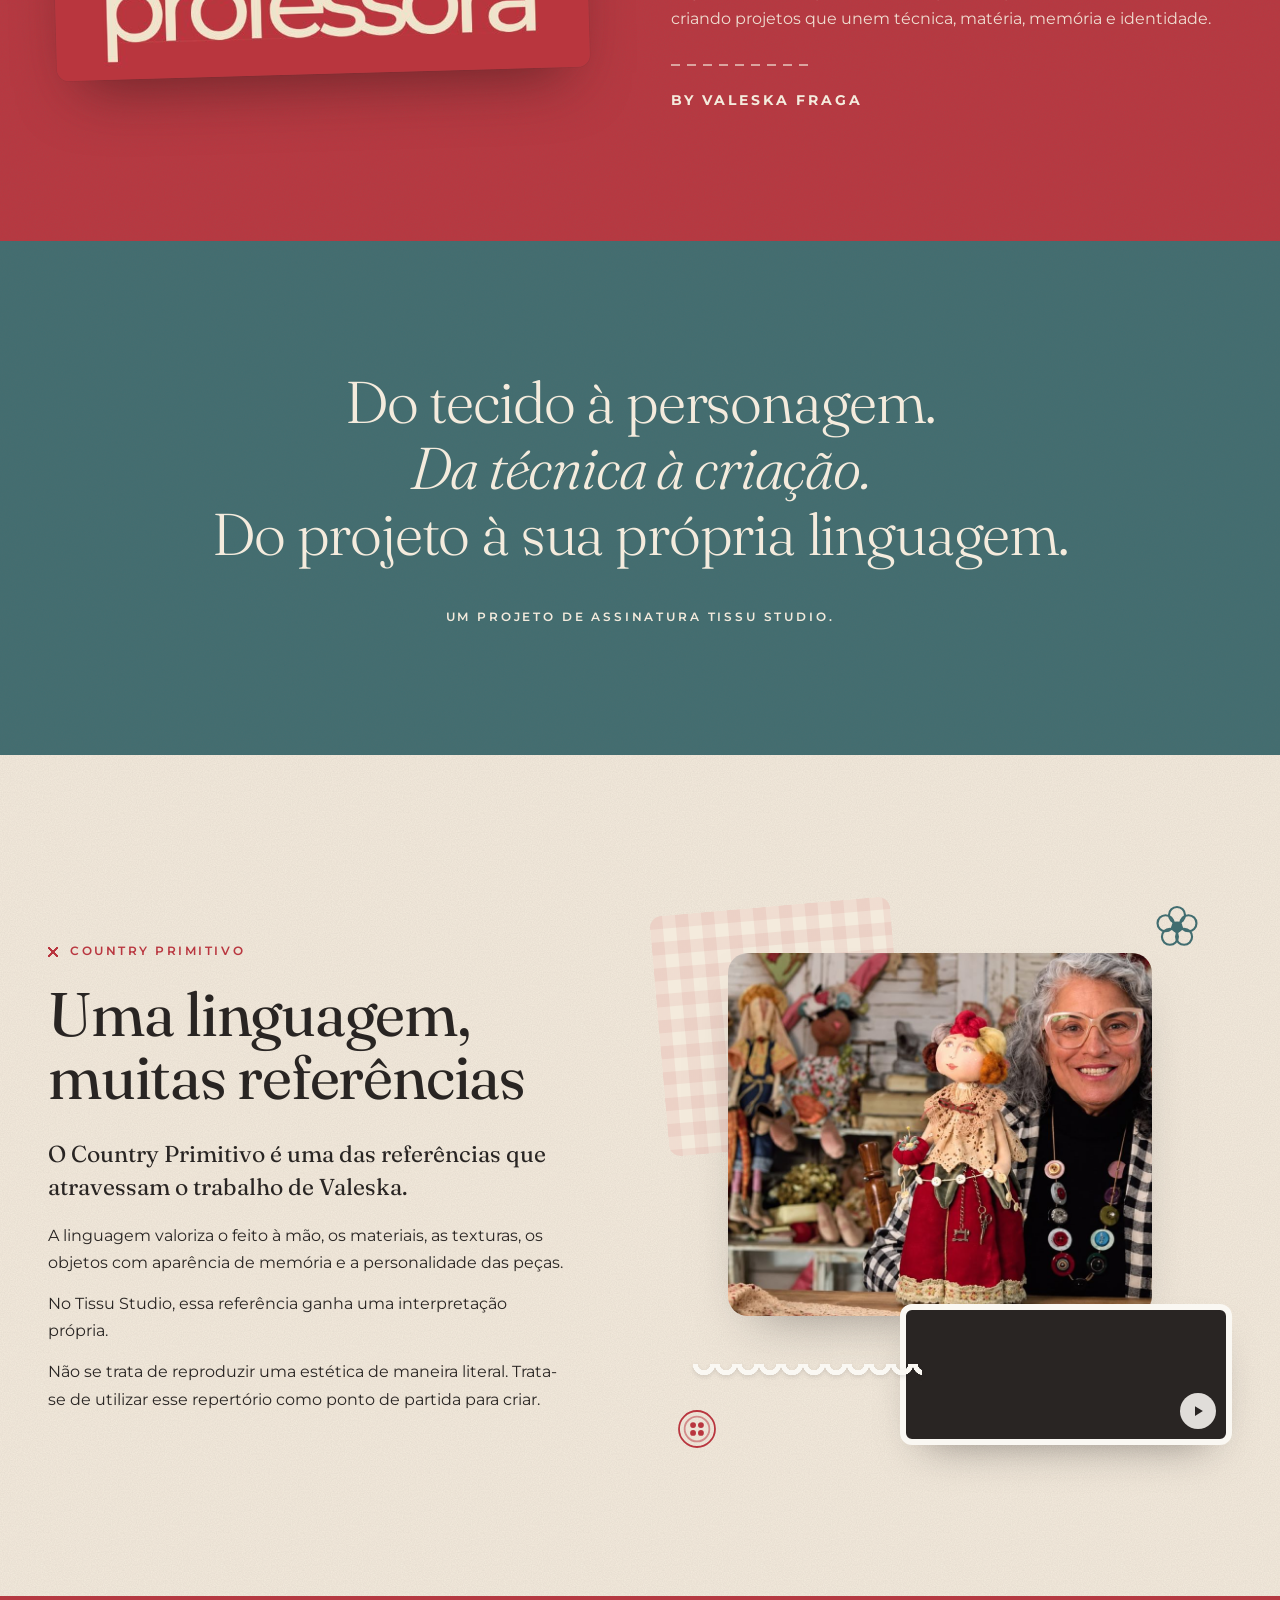
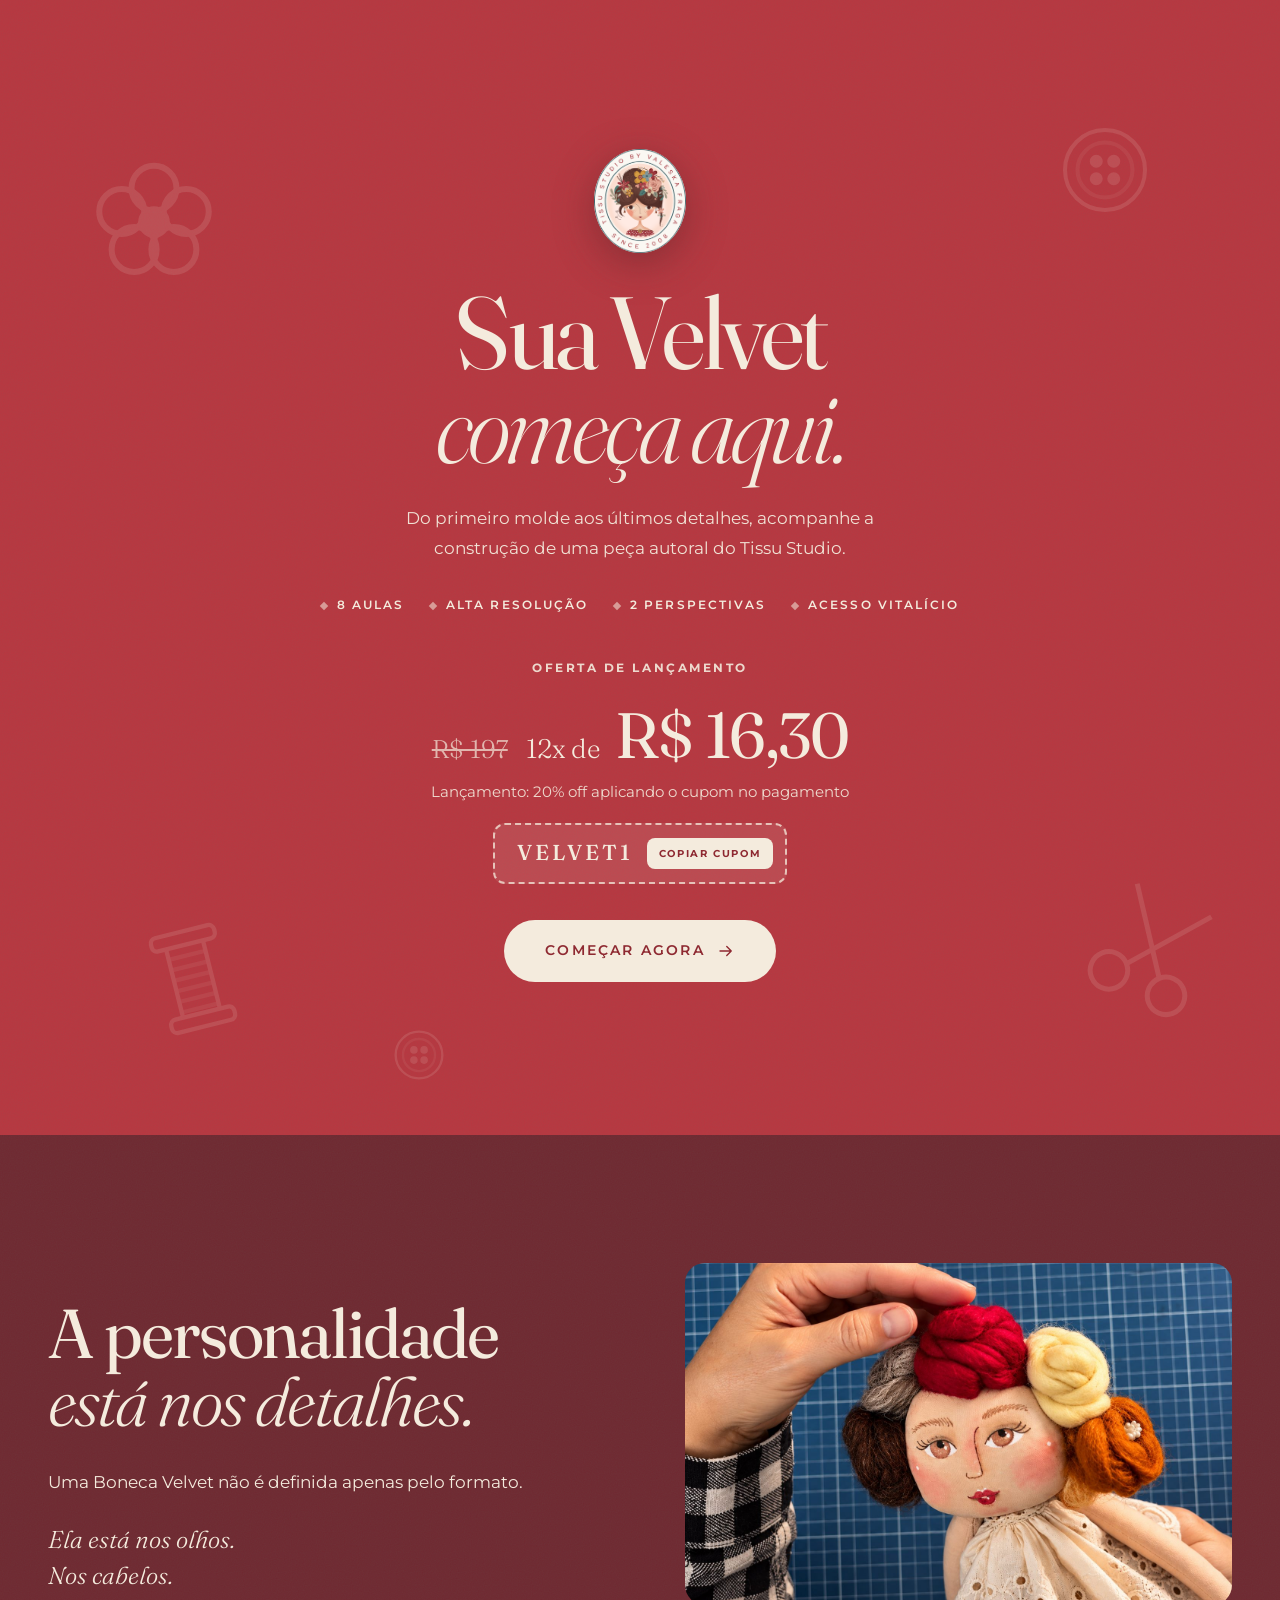
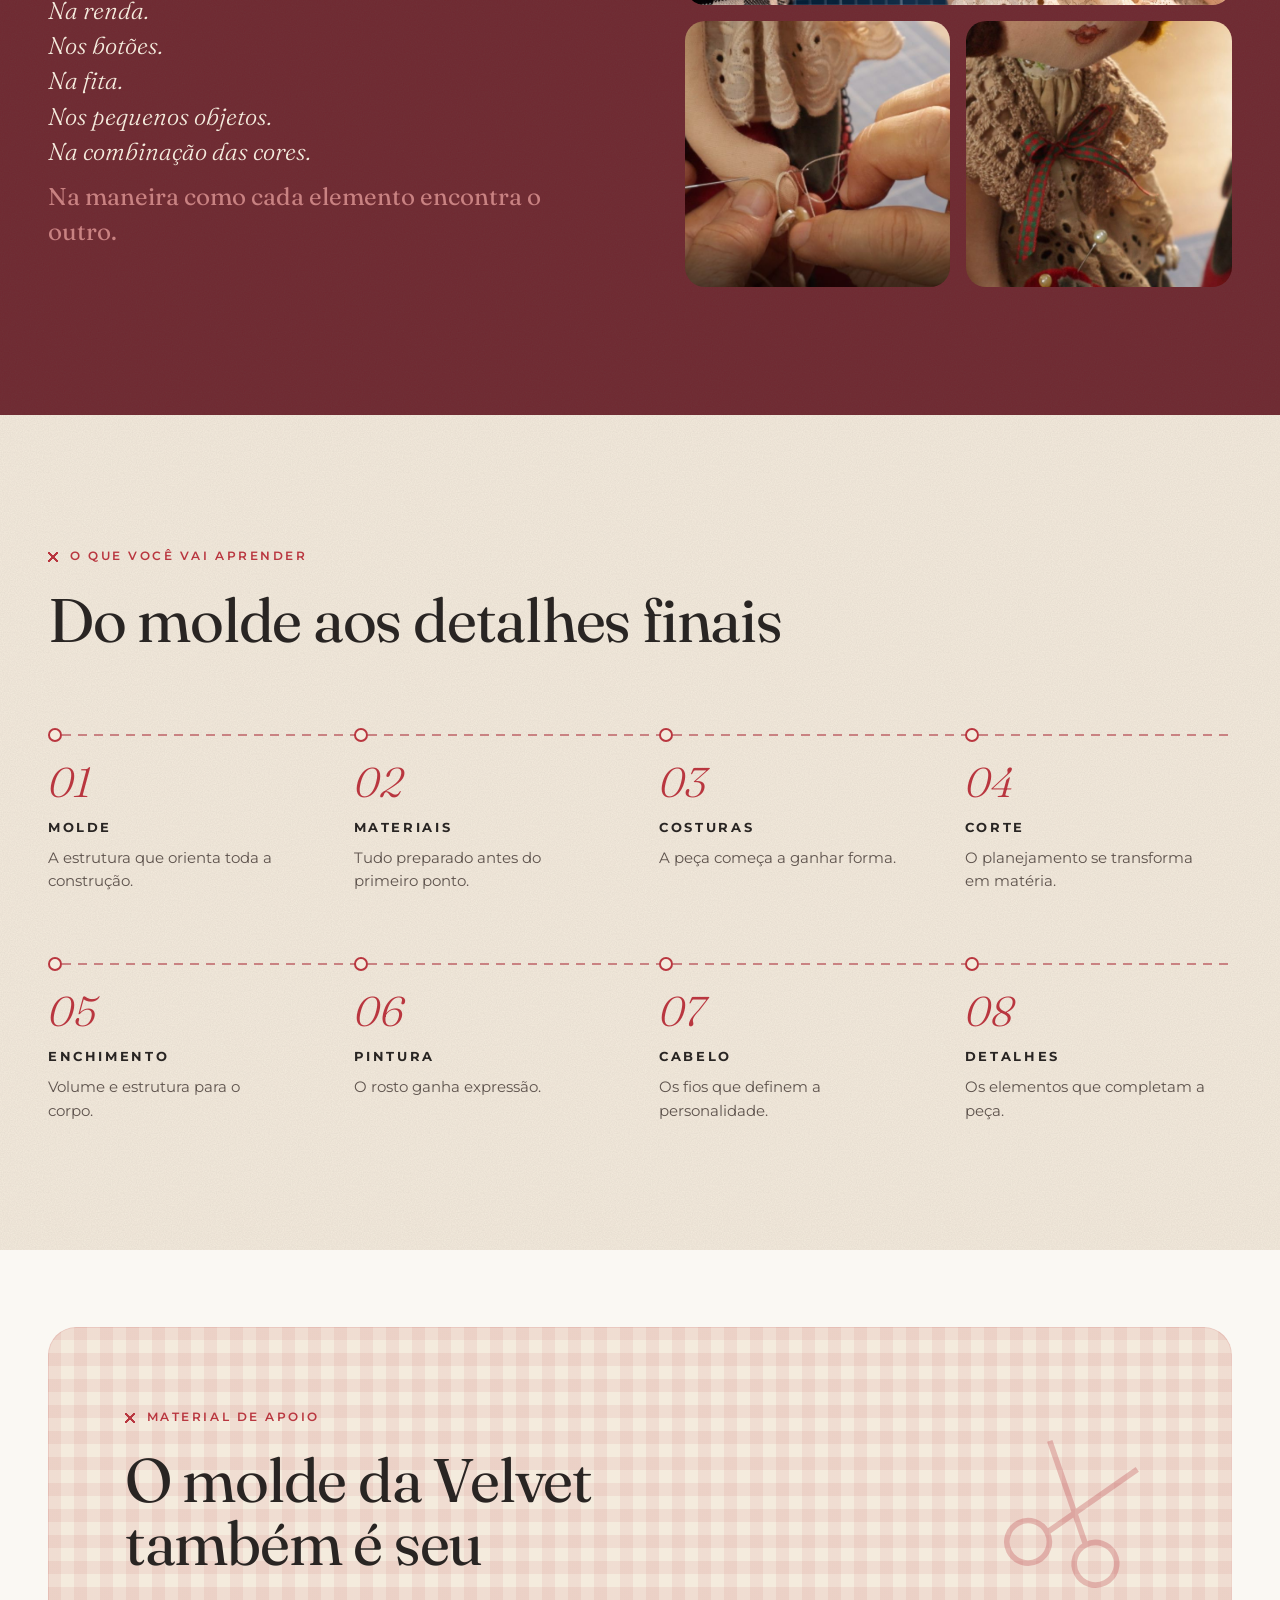
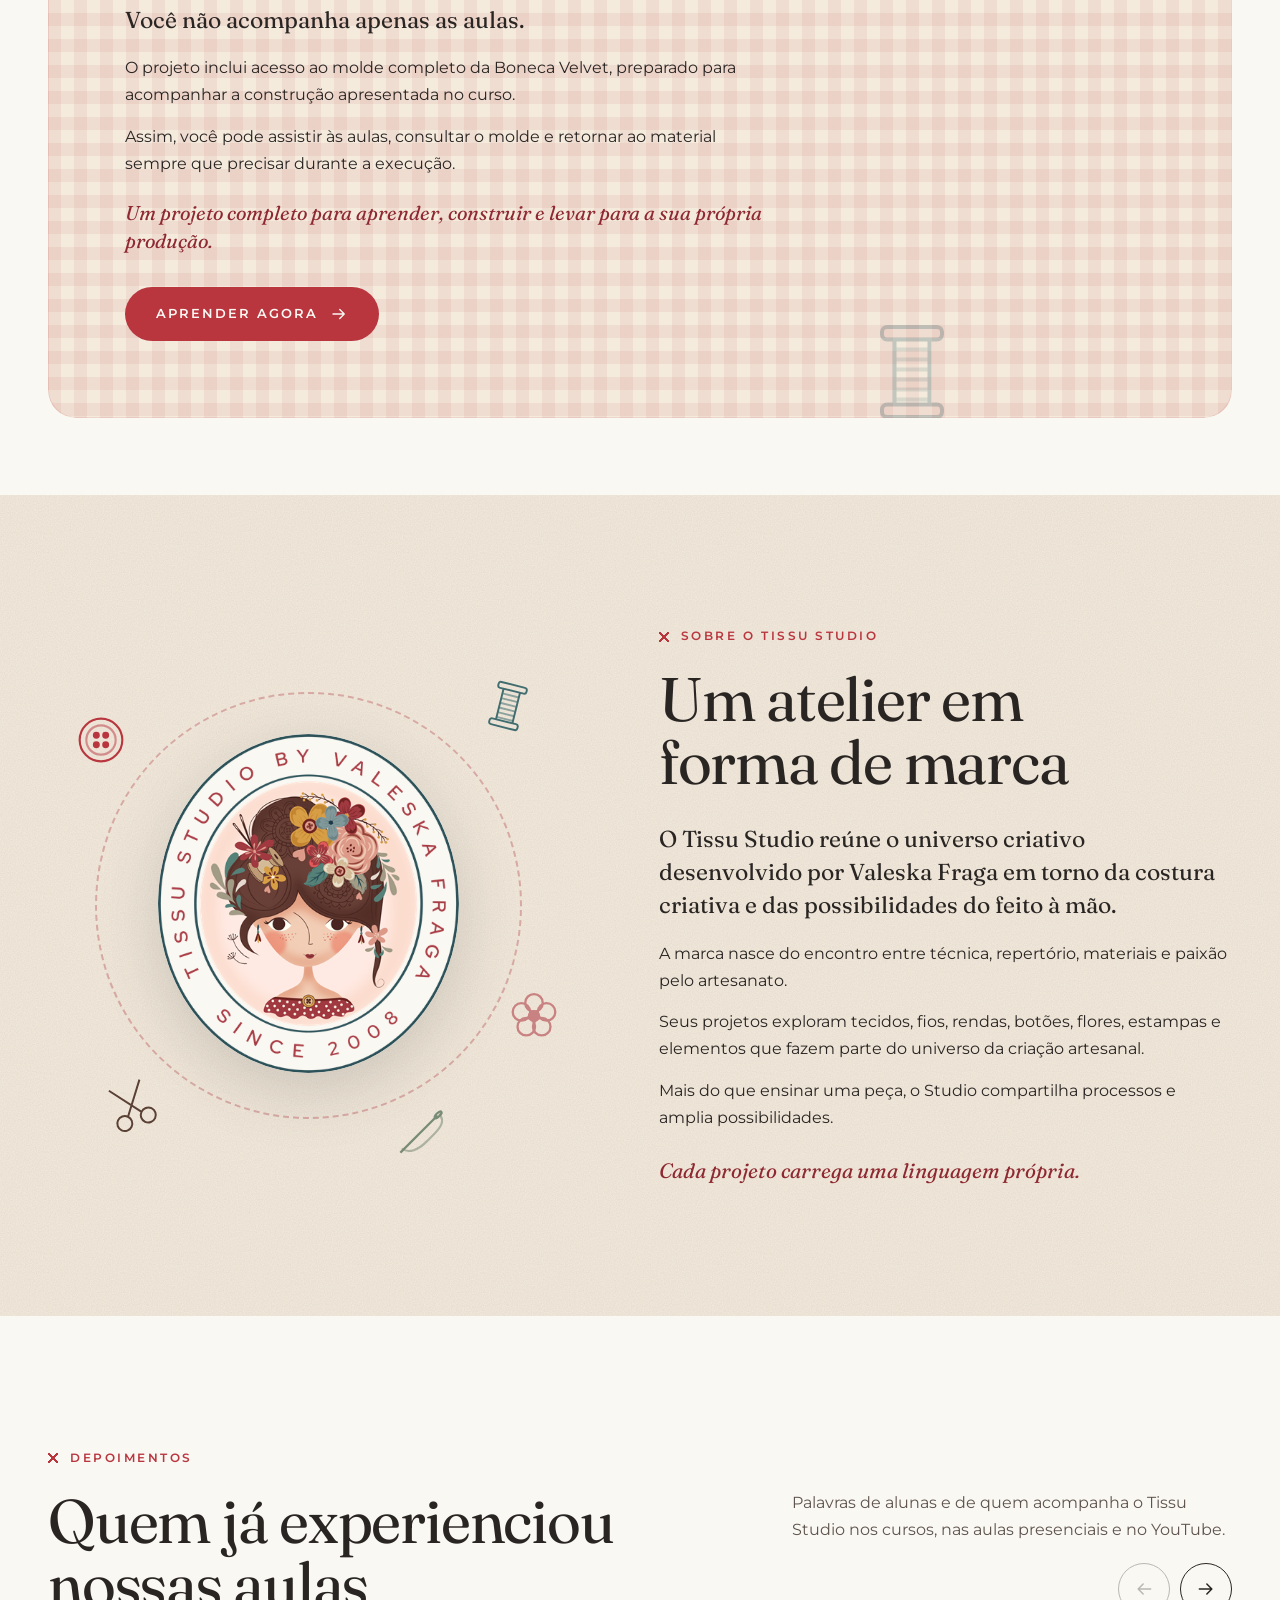
==== commit 7e38c600: "Velvet: preço de R$ 197 por 12x de R$ 16,30 Co-Authored-By: Claude Opus 5.5 <noreply@anthropic.com>" ====
--- a/cursos/boneca-velvet/index.html
+++ b/cursos/boneca-velvet/index.html
@@ -487,9 +487,9 @@
           <p class="offer__label">Oferta de lançamento</p>
           <p class="offer__price">
             <s><span class="sr-only">De </span>R$ 197</s>
-            <strong><span class="sr-only">por </span>R$ 157,60</strong>
+            <strong><span class="sr-only">por </span><span class="offer__inst">12x de</span> R$ 16,30</strong>
           </p>
-          <p class="offer__hint">20% off aplicando o cupom no pagamento</p>
+          <p class="offer__hint">Lançamento: 20% off aplicando o cupom no pagamento</p>
           <button class="coupon" type="button" data-copy="VELVET1" aria-label="Copiar cupom VELVET1">
             <span class="coupon__code">VELVET1</span><span class="coupon__action">Copiar cupom</span>
           </button>
--- a/css/style.css
+++ b/css/style.css
@@ -664,7 +664,9 @@
 .offer__label { font-size: .72rem; font-weight: 700; letter-spacing: .22em; text-transform: uppercase; opacity: .9; margin-bottom: 10px; }
 .offer__price { display: flex; align-items: baseline; gap: 18px; font-family: var(--ff-display); line-height: 1; }
 .offer__price s { font-size: clamp(1.3rem, 2vw, 1.6rem); font-weight: 300; opacity: .7; text-decoration-thickness: 1.5px; }
-.offer__price strong { font-size: clamp(2.8rem, 5vw, 4rem); font-weight: 400; letter-spacing: -.02em; }
+.offer__price { flex-wrap: wrap; justify-content: center; }
+.offer__price strong { font-size: clamp(2.8rem, 5vw, 4rem); font-weight: 400; letter-spacing: -.02em; white-space: nowrap; }
+.offer__inst { font-size: .42em; font-weight: 300; letter-spacing: 0; margin-right: .15em; }
 .offer__hint { margin: 12px 0 18px !important; font-size: .95rem; opacity: .9; }
 
 .coupon {
